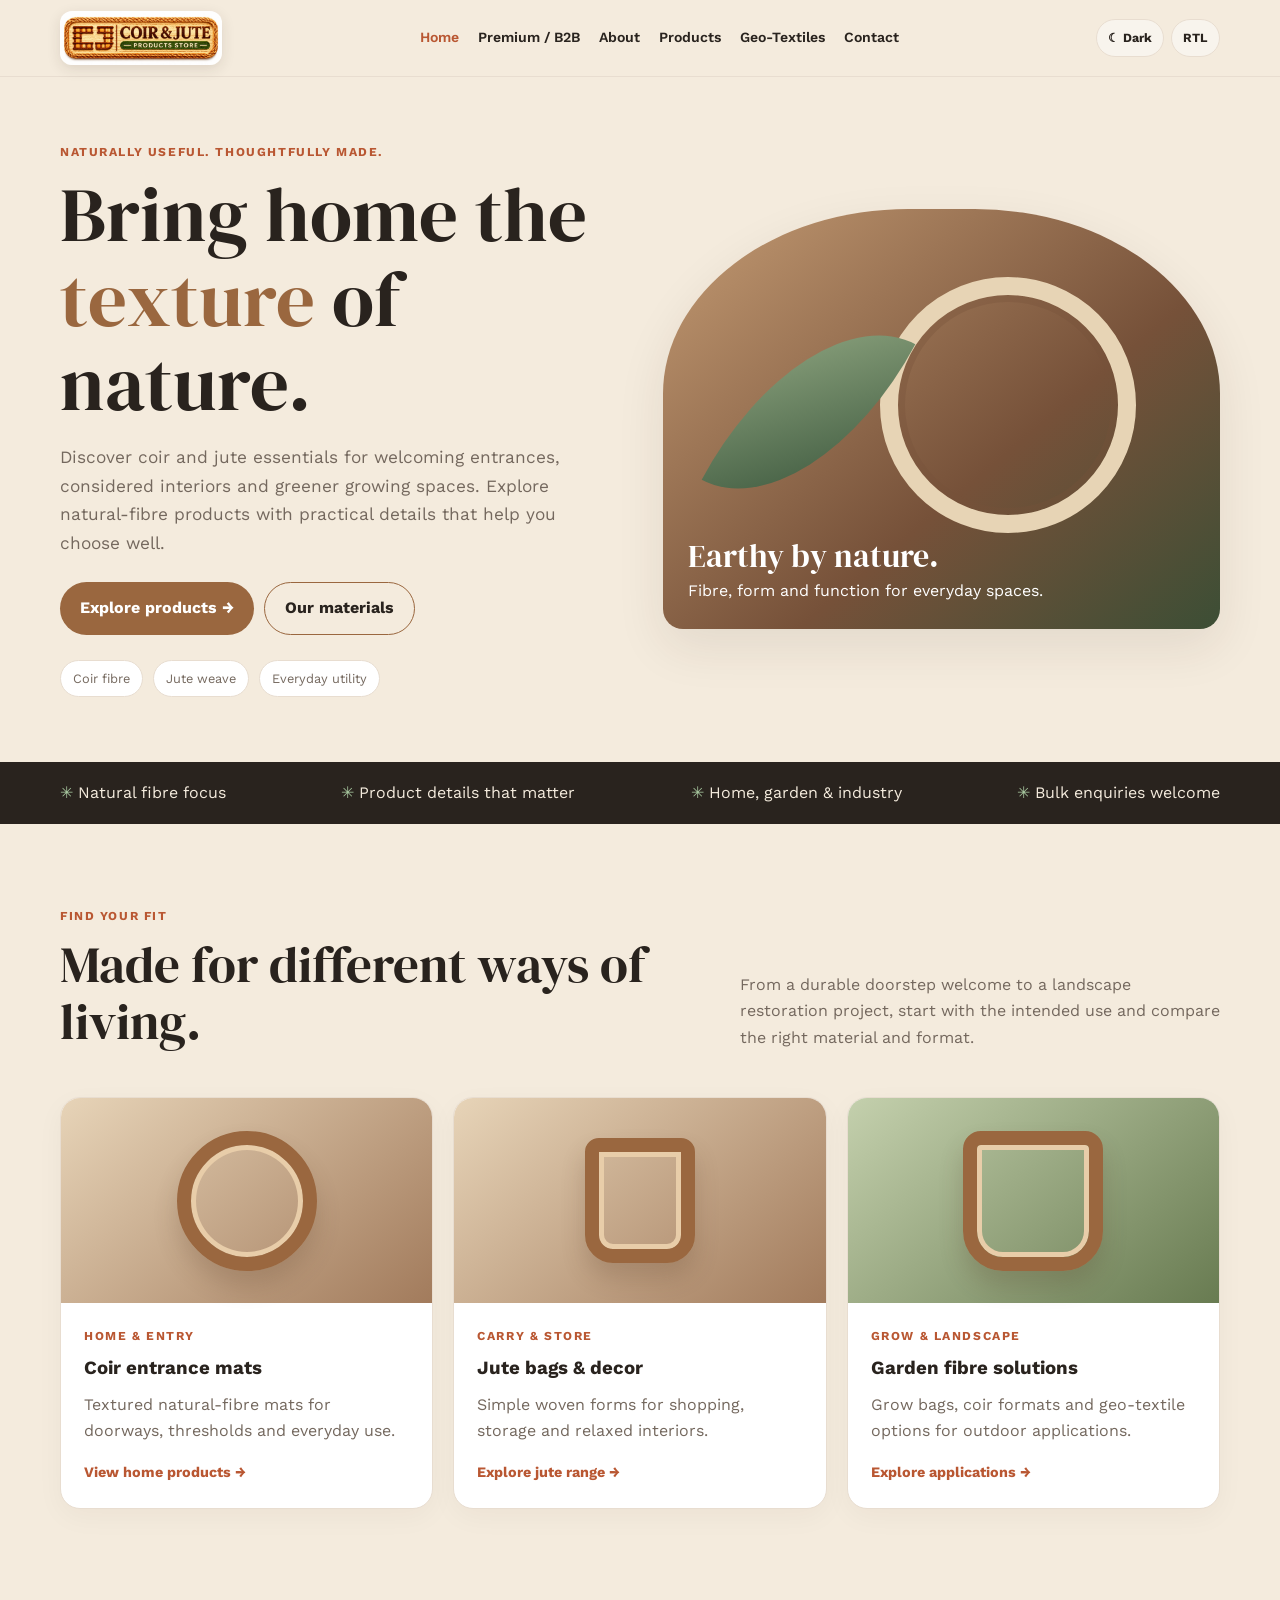
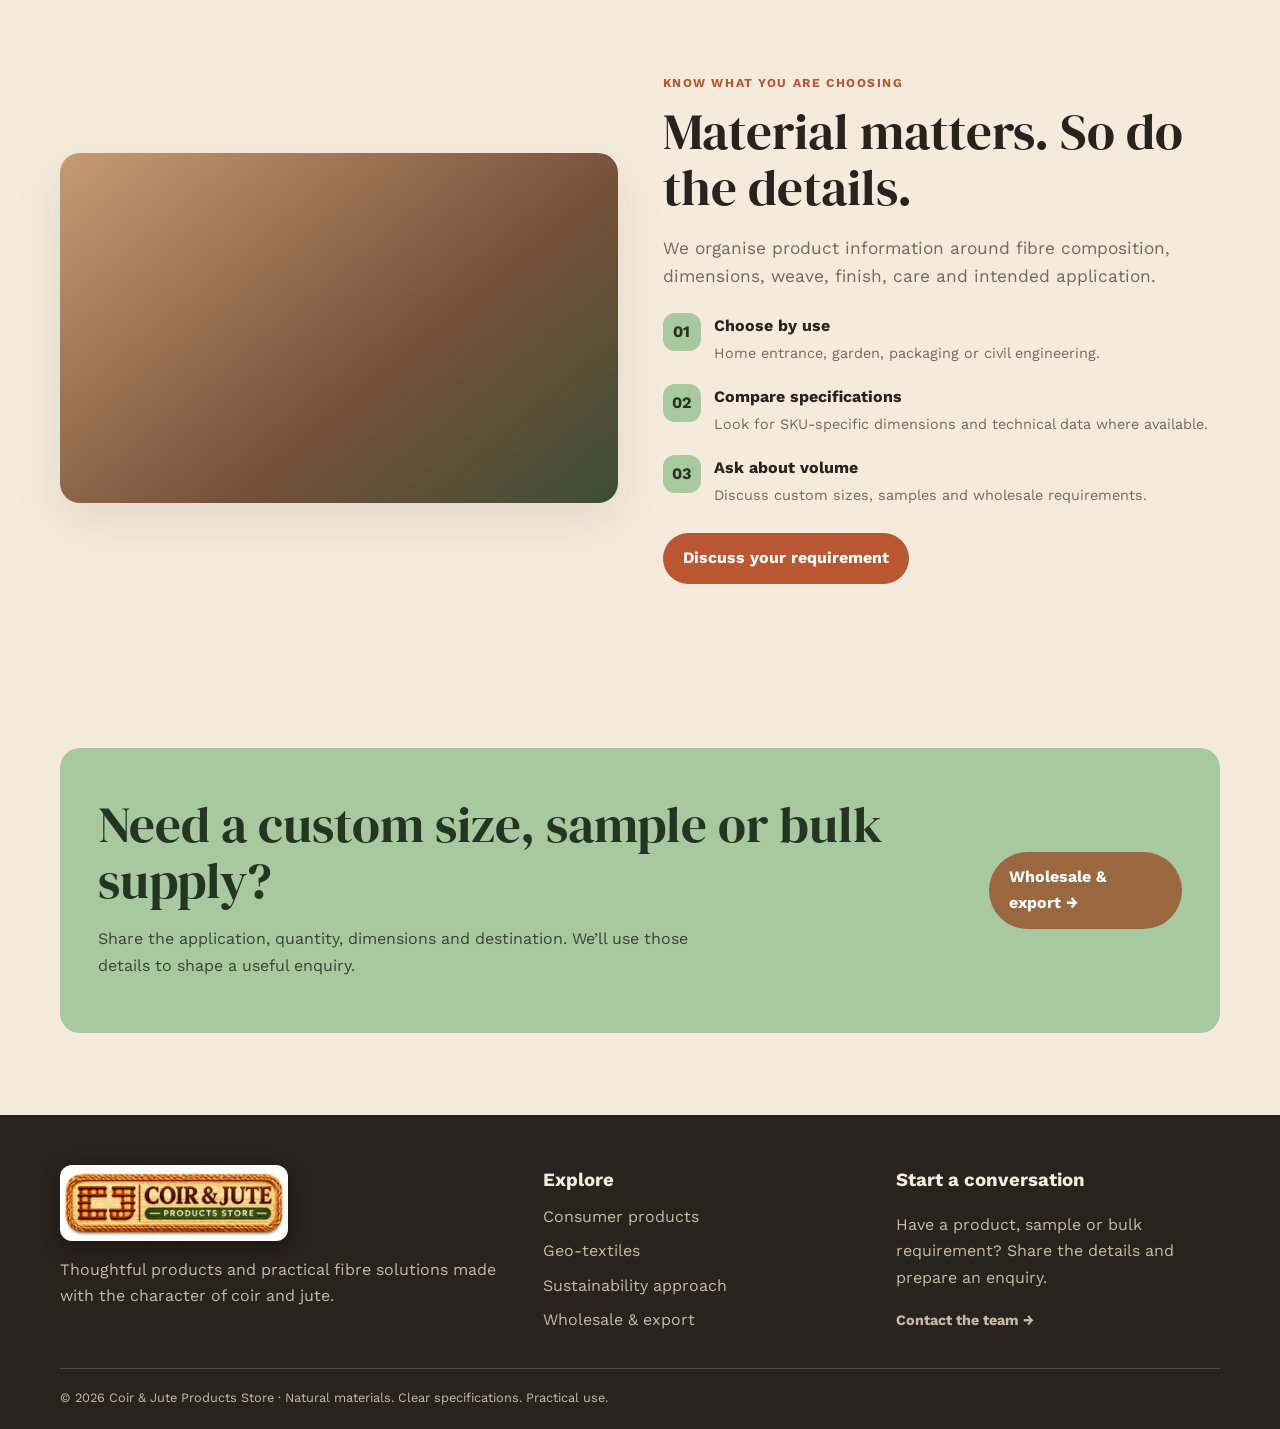
==== index.html @ de121672 "firstcommit" ====
<!doctype html><html lang="en" data-theme="light" dir="ltr"><head><meta charset="utf-8"><meta name="viewport" content="width=device-width,initial-scale=1"><meta name="description" content="Coir and jute natural fibre products, home goods and geo-textile solutions."><title>Natural Fibre Living | Coir & Jute</title><link rel="icon" type="image/png" href="assets/favicon.png"><link rel="apple-touch-icon" href="assets/favicon.png"><link rel="stylesheet" href="assets/styles.css"></head><body><header class="site-header"><div class="container nav-wrap"><a class="brand" href="index.html" aria-label="Coir & Jute Products Store - Home"><img class="brand-logo" src="assets/logo.jpg" alt="Coir & Jute Products Store" width="1024" height="341"></a><nav class="nav-links"><a class="active" href="index.html">Home</a><a class="" href="home-2.html">Premium / B2B</a><a class="" href="about.html">About</a><a class="" href="products.html">Products</a><a class="" href="geo-textiles.html">Geo-Textiles</a><a class="" href="contact.html">Contact</a></nav><div class="nav-tools"><button class="tool" data-theme-toggle>☾ Dark</button><button class="tool" data-dir-toggle>RTL</button><button class="menu-toggle" aria-label="Toggle menu">☰</button></div></div></header><main><section class="hero"><div class="container hero-grid"><div><div class="eyebrow">Naturally useful. Thoughtfully made.</div><h1 class="display">Bring home the <span>texture</span> of nature.</h1><p class="lead">Discover coir and jute essentials for welcoming entrances, considered interiors and greener growing spaces. Explore natural-fibre products with practical details that help you choose well.</p><div class="hero-actions"><a class="btn btn-primary" href="products.html">Explore products →</a><a class="btn btn-outline" href="about.html">Our materials</a></div><div class="pills"><span class="pill">Coir fibre</span><span class="pill">Jute weave</span><span class="pill">Everyday utility</span></div></div><div class="hero-art"><div class="art-label"><strong>Earthy by nature.</strong>Fibre, form and function for everyday spaces.</div></div></div></section><div class="trust"><div class="container"><span>Natural fibre focus</span><span>Product details that matter</span><span>Home, garden & industry</span><span>Bulk enquiries welcome</span></div></div><section class="section"><div class="container"><div class="section-head"><div><div class="eyebrow">Find your fit</div><h2 class="display">Made for different ways of living.</h2></div><p>From a durable doorstep welcome to a landscape restoration project, start with the intended use and compare the right material and format.</p></div><div class="grid-3"><article class="card"><div class="product-art"><div class="shape"></div></div><div class="card-pad"><span class="tag">Home & entry</span><h3>Coir entrance mats</h3><p>Textured natural-fibre mats for doorways, thresholds and everyday use.</p><a class="text-link" href="products.html">View home products →</a></div></article><article class="card"><div class="product-art bag"><div class="shape"></div></div><div class="card-pad"><span class="tag">Carry & store</span><h3>Jute bags & decor</h3><p>Simple woven forms for shopping, storage and relaxed interiors.</p><a class="text-link" href="products.html">Explore jute range →</a></div></article><article class="card"><div class="product-art garden"><div class="shape"></div></div><div class="card-pad"><span class="tag">Grow & landscape</span><h3>Garden fibre solutions</h3><p>Grow bags, coir formats and geo-textile options for outdoor applications.</p><a class="text-link" href="geo-textiles.html">Explore applications →</a></div></article></div></div></section><section class="section"><div class="container split"><div class="visual"></div><div><div class="eyebrow">Know what you are choosing</div><h2 class="display">Material matters. So do the details.</h2><p class="lead">We organise product information around fibre composition, dimensions, weave, finish, care and intended application.</p><div class="feature-list"><div class="feature"><div class="feature-icon">01</div><div><b>Choose by use</b><p>Home entrance, garden, packaging or civil engineering.</p></div></div><div class="feature"><div class="feature-icon">02</div><div><b>Compare specifications</b><p>Look for SKU-specific dimensions and technical data where available.</p></div></div><div class="feature"><div class="feature-icon">03</div><div><b>Ask about volume</b><p>Discuss custom sizes, samples and wholesale requirements.</p></div></div></div><a class="btn btn-rust" href="contact.html">Discuss your requirement</a></div></div></section><section class="section"><div class="container"><div class="banner"><div><h2 class="display">Need a custom size, sample or bulk supply?</h2><p>Share the application, quantity, dimensions and destination. We’ll use those details to shape a useful enquiry.</p></div><a class="btn btn-primary" href="home-2.html">Wholesale & export →</a></div></div></section></main><footer class="footer"><div class="container"><div class="footer-grid"><div><a class="brand" href="index.html" aria-label="Coir & Jute Products Store - Home"><img class="brand-logo" src="assets/logo.jpg" alt="Coir & Jute Products Store" width="1024" height="341"></a><p>Thoughtful products and practical fibre solutions made with the character of coir and jute.</p></div><div><h3>Explore</h3><div class="footer-links"><a href="products.html">Consumer products</a><a href="geo-textiles.html">Geo-textiles</a><a href="about.html#sustainability">Sustainability approach</a><a href="home-2.html">Wholesale & export</a></div></div><div><h3>Start a conversation</h3><p>Have a product, sample or bulk requirement? Share the details and prepare an enquiry.</p><a class="text-link" href="contact.html">Contact the team →</a></div></div><div class="footer-bottom">© <span data-year></span> Coir & Jute Products Store · Natural materials. Clear specifications. Practical use.</div></div></footer><script src="assets/app.js"></script></body></html>
---- assets/styles.css ----
@import url('https://fonts.googleapis.com/css2?family=DM+Serif+Display&family=Work+Sans:wght@400;500;600;700&display=swap');
:root{--kraft:#9A673F;--rust:#B95732;--sage:#A8C8A0;--cream:#F4EBDD;--white:#fff;--ink:#29231E;--muted:#74685e;--line:#e8ddd0;--surface:#fff;--soft:#f8f4ed;--shadow:0 18px 50px #34251817;--radius:20px} [data-theme=dark]{--cream:#211d19;--white:#29231e;--ink:#f7f0e7;--muted:#c2b4a5;--line:#514337;--surface:#302820;--soft:#27221d;--shadow:0 18px 50px #0004}
*{box-sizing:border-box}html{scroll-behavior:smooth}body{margin:0;background:var(--cream);color:var(--ink);font:16px/1.65 'Work Sans',sans-serif}a{color:inherit;text-decoration:none}button,input,select,textarea{font:inherit}button,.btn{cursor:pointer;border:0;border-radius:99px;padding:12px 20px;font-weight:700;display:inline-flex;align-items:center;gap:8px}.btn-primary{background:var(--kraft);color:#fff}.btn-rust{background:var(--rust);color:#fff}.btn-outline{border:1px solid var(--kraft);color:var(--ink);background:transparent}.container{width:min(1160px,calc(100% - 40px));margin:auto}.eyebrow,.tag{color:var(--rust);font-size:.76rem;font-weight:700;letter-spacing:.13em;text-transform:uppercase}.display{font:400 clamp(2rem,4vw,3.5rem)/1.1 'DM Serif Display',serif;margin:10px 0 18px}.display span{color:var(--kraft)}h1.display{font-size:clamp(2.8rem,6vw,5.4rem)}h3{margin:0 0 8px}.lead{font-size:1.08rem;color:var(--muted);max-width:690px}.muted,p{color:var(--muted)}.section{padding:82px 0}.section-head{display:flex;justify-content:space-between;align-items:end;gap:28px;margin-bottom:30px}.section-head p{max-width:480px}.site-header{position:sticky;top:0;z-index:9;background:color-mix(in srgb,var(--cream) 93%,transparent);backdrop-filter:blur(14px);border-bottom:1px solid var(--line)}.nav-wrap{height:76px;display:flex;justify-content:space-between;align-items:center;gap:16px}.brand{display:flex;align-items:center;gap:10px;font-weight:700;letter-spacing:.05em}.brand small{display:block;font-size:.6rem;color:var(--muted);letter-spacing:.15em}.brand-mark{width:40px;height:40px;background:var(--kraft);color:white;border-radius:50% 50% 50% 10%;display:grid;place-items:center;font-size:23px}.nav-links{display:flex;gap:19px;font-size:.88rem;font-weight:600}.nav-links a.active,.nav-links a:hover{color:var(--rust)}.nav-tools{display:flex;gap:7px}.tool,.menu-toggle{background:var(--soft);color:var(--ink);border:1px solid var(--line);padding:8px 11px;font-size:.78rem}.menu-toggle{display:none}.hero{padding:65px 0}.hero-grid,.split{display:grid;grid-template-columns:1fr 1fr;gap:45px;align-items:center}.hero-art,.visual{min-height:420px;border-radius:44% 44% 20px 20px;position:relative;overflow:hidden;background:linear-gradient(140deg,#c49b73,#765139 60%,#3c4e35);box-shadow:var(--shadow)}.hero-art:before{content:'';position:absolute;width:220px;height:220px;border:18px solid #e7d4b5;border-radius:50%;right:15%;top:16%;box-shadow:inset 0 0 0 7px #76513955}.hero-art:after{content:'';position:absolute;width:125px;height:220px;background:linear-gradient(135deg,#9bb18a,#314d34);border-radius:100% 0 100% 0;left:15%;top:22%;transform:rotate(28deg)}.art-label{position:absolute;bottom:25px;left:25px;color:white;z-index:2}.art-label strong{display:block;font:2rem 'DM Serif Display'}.hero-actions,.pills,.filters{display:flex;gap:10px;flex-wrap:wrap;margin-top:25px}.pill{border:1px solid var(--line);border-radius:99px;padding:7px 12px;background:var(--surface);font-size:.8rem;color:var(--muted)}.trust{background:var(--ink);color:var(--cream);padding:18px}.trust .container{display:flex;justify-content:space-between;gap:15px;flex-wrap:wrap}.trust span:before{content:'✳ ';color:var(--sage)}.grid-3{display:grid;grid-template-columns:repeat(3,1fr);gap:20px}.grid-2{display:grid;grid-template-columns:repeat(2,1fr);gap:20px}.card{background:var(--surface);border:1px solid var(--line);border-radius:var(--radius);overflow:hidden;box-shadow:0 8px 28px #3425180a}.card-pad{padding:23px}.product-art{height:205px;display:grid;place-items:center;background:linear-gradient(140deg,#e7d4b8,#a27b5c)}.product-art:after{content:'';position:absolute}.shape{width:140px;height:140px;border:14px solid #9a673f;border-radius:50%;box-shadow:inset 0 0 0 5px #e8cda9,0 15px 24px #51341f33}.bag .shape{width:110px;height:125px;border-radius:14px 14px 28px 28px}.garden{background:linear-gradient(140deg,#c4d0ad,#687b51)}.garden .shape{border-radius:18px 18px 40px 40px}.net .shape{width:180px;height:120px;border:8px dashed #8a603f;border-radius:8px}.tag{display:block;margin-bottom:7px}.card p{margin:8px 0 14px}.text-link{color:var(--rust);font-weight:700;font-size:.9rem}.visual{border-radius:20px;min-height:350px}.feature-list{display:grid;gap:15px;margin:22px 0}.feature{display:flex;gap:13px}.feature-icon{width:38px;height:38px;flex:none;border-radius:12px;background:var(--sage);color:#243522;display:grid;place-items:center;font-weight:700}.feature p{margin:3px 0;font-size:.9rem}.banner{background:var(--sage);color:#243522;padding:38px;border-radius:20px;display:flex;align-items:center;justify-content:space-between;gap:25px}.banner p{color:#344631;max-width:600px}.page-hero{padding:68px 0 48px;background:linear-gradient(120deg,var(--soft),var(--cream))}.filters button{background:var(--surface);color:var(--ink);border:1px solid var(--line)}.filters button.active{background:var(--kraft);color:white}.spec-table{width:100%;border-collapse:collapse;background:var(--surface);border-radius:14px;overflow:hidden}.spec-table th,.spec-table td{text-align:left;padding:13px 15px;border-bottom:1px solid var(--line)}.spec-table th{background:var(--soft)}.spec-table td{color:var(--muted);font-size:.9rem}.notice{padding:15px 18px;background:var(--soft);border-left:4px solid var(--rust);border-radius:0 12px 12px 0;color:var(--muted);font-size:.9rem}.field{display:grid;gap:6px;margin-bottom:14px}.field label{font-weight:700;font-size:.84rem}.field input,.field select,.field textarea{padding:12px;border:1px solid var(--line);border-radius:11px;background:var(--surface);color:var(--ink);width:100%}.field textarea{min-height:110px}.form-grid{display:grid;grid-template-columns:1fr 1fr;gap:0 14px}.full{grid-column:1/-1}.footer{background:var(--ink);color:var(--cream);padding:50px 0 20px}.footer-grid{display:grid;grid-template-columns:1.4fr 1fr 1fr;gap:30px}.footer p,.footer a{color:#c7b9a8}.footer-links{display:grid;gap:8px}.footer-bottom{border-top:1px solid #ffffff30;margin-top:35px;padding-top:18px;font-size:.8rem;color:#c7b9a8}.home2{background:#29231e;color:#f8efe2;padding:75px 0}.home2 .lead{color:#c9b9a7}.home2 .eyebrow{color:#c6a27f}.metrics{display:flex;gap:30px;margin-top:28px}.metrics strong{display:block;color:#d8b58e;font:1.8rem 'DM Serif Display'}.metrics span{font-size:.75rem;color:#c9b9a7}.list-item{padding:17px;background:var(--surface);border:1px solid var(--line);border-radius:13px}.list-item span{display:block;color:var(--muted);font-size:.85rem}
@media(max-width:900px){.nav-links{gap:10px}.nav-links a{font-size:.78rem}.hero-grid,.split{gap:25px}.grid-3{grid-template-columns:repeat(2,1fr)}}@media(max-width:680px){.container{width:calc(100% - 28px)}.nav-wrap{height:68px}.menu-toggle{display:inline-flex}.nav-links{display:none;position:absolute;top:68px;left:0;right:0;background:var(--cream);padding:18px;flex-direction:column;border-bottom:1px solid var(--line)}.nav-links.open{display:flex}.hero-grid,.split,.grid-2,.footer-grid,.form-grid{grid-template-columns:1fr}.hero{padding:42px 0}.hero-art{min-height:320px}.grid-3{grid-template-columns:1fr}.section{padding:58px 0}.section-head{display:block}.banner{display:block;padding:25px}.banner .btn{margin-top:12px}.page-hero{padding:45px 0 30px}.full{grid-column:auto}.metrics{flex-wrap:wrap}}
.brand-logo{display:block;height:54px;width:auto;border-radius:12px;box-shadow:0 4px 14px #3425181f;transition:transform .2s}.brand:hover .brand-logo{transform:translateY(-1px)}.footer .brand-logo{height:76px;box-shadow:0 6px 20px #00000055}@media(max-width:700px){.brand-logo{height:42px}.footer .brand-logo{height:60px}}
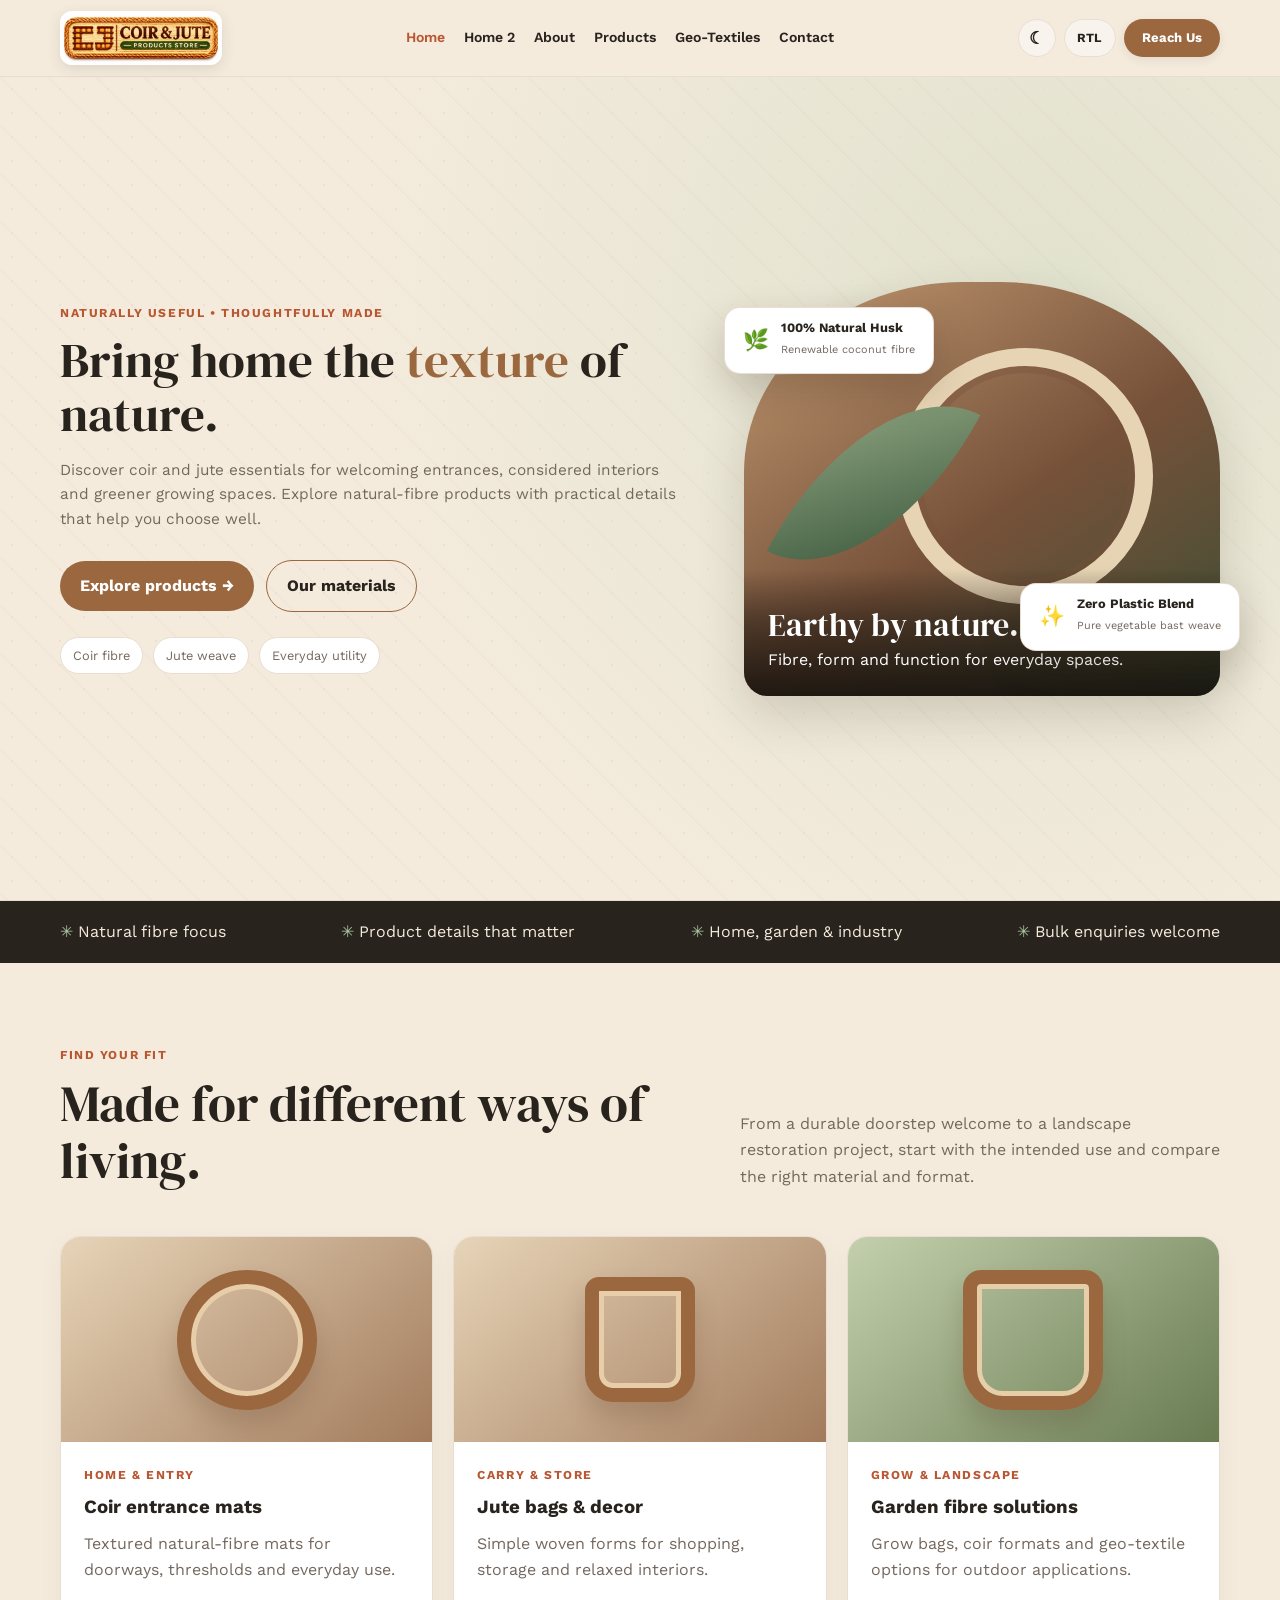
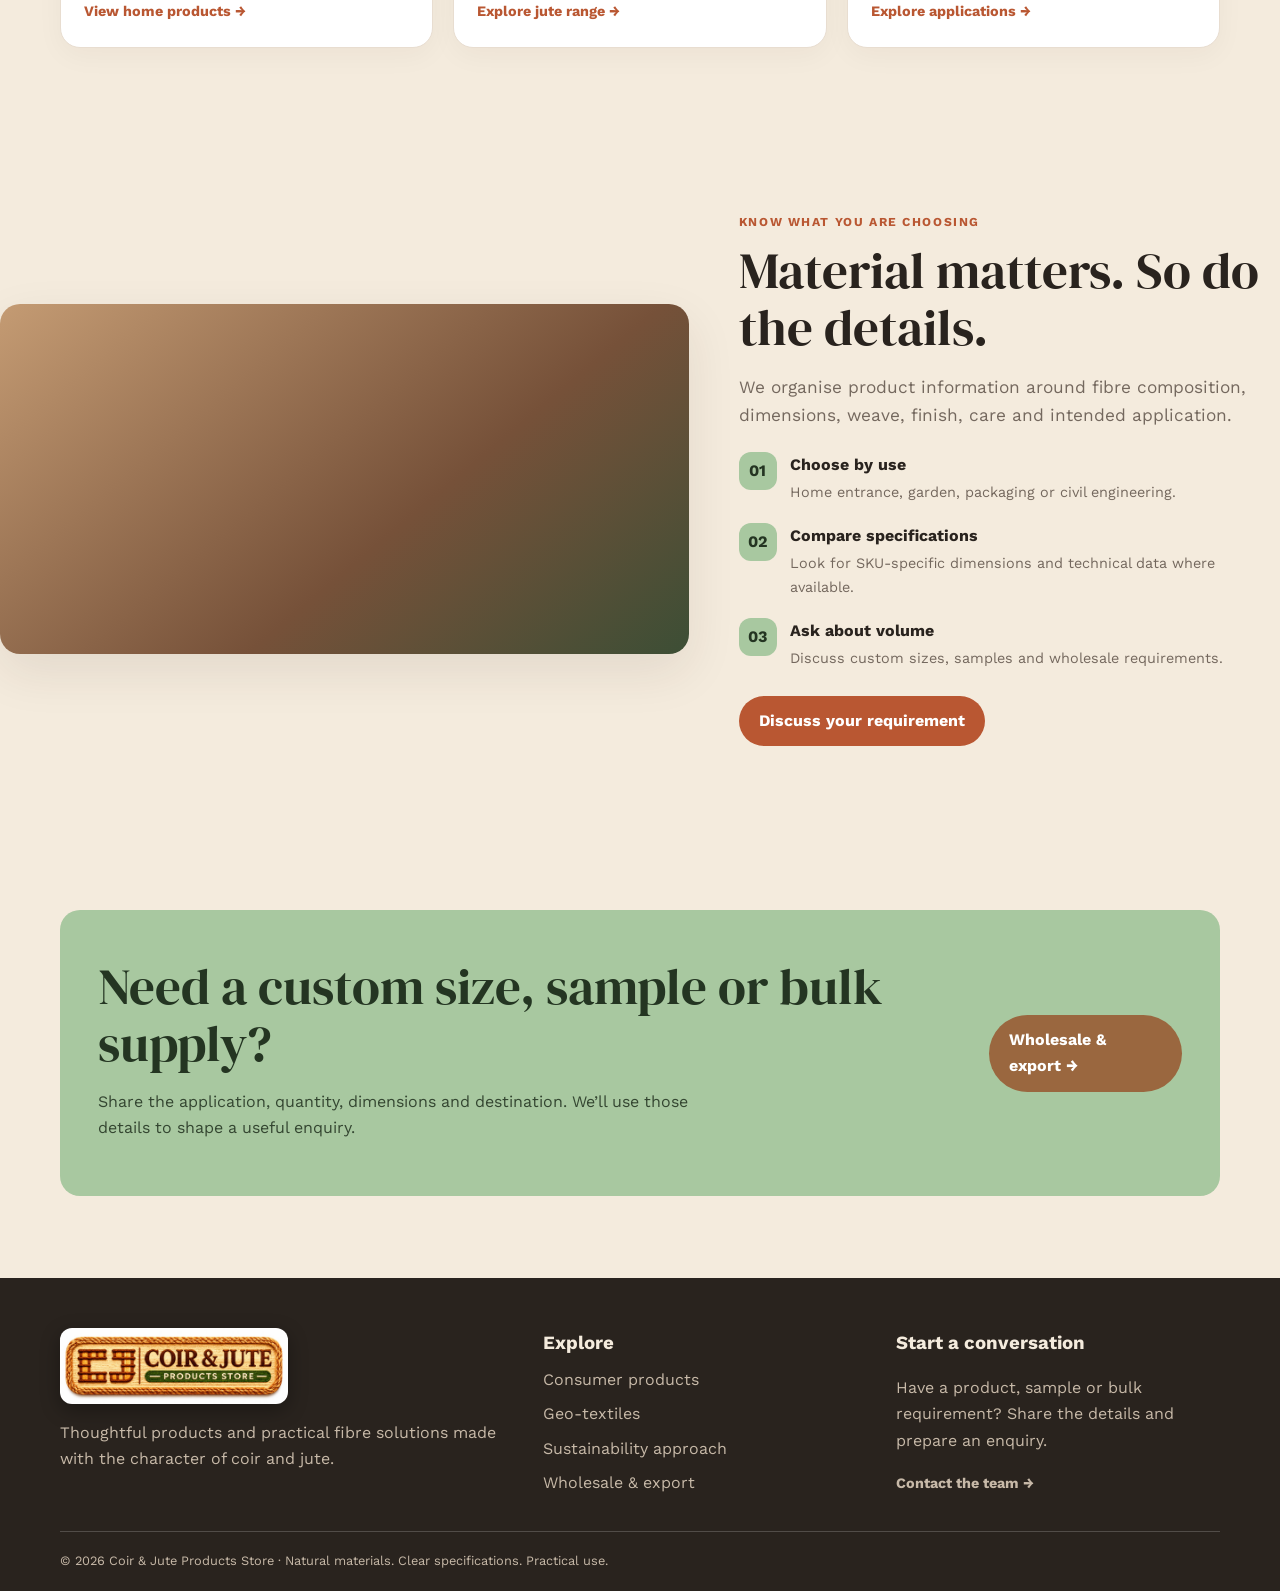
==== commit b64cd9f5: "firstcheck" ====
--- a/index.html
+++ b/index.html
@@ -1 +1,41 @@
-<!doctype html><html lang="en" data-theme="light" dir="ltr"><head><meta charset="utf-8"><meta name="viewport" content="width=device-width,initial-scale=1"><meta name="description" content="Coir and jute natural fibre products, home goods and geo-textile solutions."><title>Natural Fibre Living | Coir & Jute</title><link rel="icon" type="image/png" href="assets/favicon.png"><link rel="apple-touch-icon" href="assets/favicon.png"><link rel="stylesheet" href="assets/styles.css"></head><body><header class="site-header"><div class="container nav-wrap"><a class="brand" href="index.html" aria-label="Coir & Jute Products Store - Home"><img class="brand-logo" src="assets/logo.jpg" alt="Coir & Jute Products Store" width="1024" height="341"></a><nav class="nav-links"><a class="active" href="index.html">Home</a><a class="" href="home-2.html">Premium / B2B</a><a class="" href="about.html">About</a><a class="" href="products.html">Products</a><a class="" href="geo-textiles.html">Geo-Textiles</a><a class="" href="contact.html">Contact</a></nav><div class="nav-tools"><button class="tool" data-theme-toggle>☾ Dark</button><button class="tool" data-dir-toggle>RTL</button><button class="menu-toggle" aria-label="Toggle menu">☰</button></div></div></header><main><section class="hero"><div class="container hero-grid"><div><div class="eyebrow">Naturally useful. Thoughtfully made.</div><h1 class="display">Bring home the <span>texture</span> of nature.</h1><p class="lead">Discover coir and jute essentials for welcoming entrances, considered interiors and greener growing spaces. Explore natural-fibre products with practical details that help you choose well.</p><div class="hero-actions"><a class="btn btn-primary" href="products.html">Explore products →</a><a class="btn btn-outline" href="about.html">Our materials</a></div><div class="pills"><span class="pill">Coir fibre</span><span class="pill">Jute weave</span><span class="pill">Everyday utility</span></div></div><div class="hero-art"><div class="art-label"><strong>Earthy by nature.</strong>Fibre, form and function for everyday spaces.</div></div></div></section><div class="trust"><div class="container"><span>Natural fibre focus</span><span>Product details that matter</span><span>Home, garden & industry</span><span>Bulk enquiries welcome</span></div></div><section class="section"><div class="container"><div class="section-head"><div><div class="eyebrow">Find your fit</div><h2 class="display">Made for different ways of living.</h2></div><p>From a durable doorstep welcome to a landscape restoration project, start with the intended use and compare the right material and format.</p></div><div class="grid-3"><article class="card"><div class="product-art"><div class="shape"></div></div><div class="card-pad"><span class="tag">Home & entry</span><h3>Coir entrance mats</h3><p>Textured natural-fibre mats for doorways, thresholds and everyday use.</p><a class="text-link" href="products.html">View home products →</a></div></article><article class="card"><div class="product-art bag"><div class="shape"></div></div><div class="card-pad"><span class="tag">Carry & store</span><h3>Jute bags & decor</h3><p>Simple woven forms for shopping, storage and relaxed interiors.</p><a class="text-link" href="products.html">Explore jute range →</a></div></article><article class="card"><div class="product-art garden"><div class="shape"></div></div><div class="card-pad"><span class="tag">Grow & landscape</span><h3>Garden fibre solutions</h3><p>Grow bags, coir formats and geo-textile options for outdoor applications.</p><a class="text-link" href="geo-textiles.html">Explore applications →</a></div></article></div></div></section><section class="section"><div class="container split"><div class="visual"></div><div><div class="eyebrow">Know what you are choosing</div><h2 class="display">Material matters. So do the details.</h2><p class="lead">We organise product information around fibre composition, dimensions, weave, finish, care and intended application.</p><div class="feature-list"><div class="feature"><div class="feature-icon">01</div><div><b>Choose by use</b><p>Home entrance, garden, packaging or civil engineering.</p></div></div><div class="feature"><div class="feature-icon">02</div><div><b>Compare specifications</b><p>Look for SKU-specific dimensions and technical data where available.</p></div></div><div class="feature"><div class="feature-icon">03</div><div><b>Ask about volume</b><p>Discuss custom sizes, samples and wholesale requirements.</p></div></div></div><a class="btn btn-rust" href="contact.html">Discuss your requirement</a></div></div></section><section class="section"><div class="container"><div class="banner"><div><h2 class="display">Need a custom size, sample or bulk supply?</h2><p>Share the application, quantity, dimensions and destination. We’ll use those details to shape a useful enquiry.</p></div><a class="btn btn-primary" href="home-2.html">Wholesale & export →</a></div></div></section></main><footer class="footer"><div class="container"><div class="footer-grid"><div><a class="brand" href="index.html" aria-label="Coir & Jute Products Store - Home"><img class="brand-logo" src="assets/logo.jpg" alt="Coir & Jute Products Store" width="1024" height="341"></a><p>Thoughtful products and practical fibre solutions made with the character of coir and jute.</p></div><div><h3>Explore</h3><div class="footer-links"><a href="products.html">Consumer products</a><a href="geo-textiles.html">Geo-textiles</a><a href="about.html#sustainability">Sustainability approach</a><a href="home-2.html">Wholesale & export</a></div></div><div><h3>Start a conversation</h3><p>Have a product, sample or bulk requirement? Share the details and prepare an enquiry.</p><a class="text-link" href="contact.html">Contact the team →</a></div></div><div class="footer-bottom">© <span data-year></span> Coir & Jute Products Store · Natural materials. Clear specifications. Practical use.</div></div></footer><script src="assets/app.js"></script></body></html>+<!doctype html><html lang="en" data-theme="light" dir="ltr"><head><meta charset="utf-8"><meta name="viewport" content="width=device-width,initial-scale=1"><meta name="description" content="Coir and jute natural fibre products, home goods and geo-textile solutions."><title>Natural Fibre Living | Coir & Jute</title><link rel="icon" type="image/png" href="assets/favicon.png"><link rel="apple-touch-icon" href="assets/favicon.png"><link rel="stylesheet" href="assets/styles.css"></head><body><header class="site-header"><div class="container nav-wrap"><a class="brand" href="index.html" aria-label="Coir & Jute Products Store - Home"><img class="brand-logo" src="assets/logo.jpg" alt="Coir & Jute Products Store" width="1024" height="341"></a><nav class="nav-links"><a class="active" href="index.html">Home</a><a class="" href="home-2.html">Home 2</a><a class="" href="about.html">About</a><a class="" href="products.html">Products</a><a class="" href="geo-textiles.html">Geo-Textiles</a><a class="" href="contact.html">Contact</a></nav><div class="nav-tools"><button class="tool" data-theme-toggle aria-label="Toggle theme" title="Toggle theme">☾</button><button class="tool" data-dir-toggle aria-label="Toggle text direction" title="Toggle text direction">RTL</button><a class="btn btn-primary nav-cta" href="contact.html">Reach Us</a><button class="menu-toggle" aria-label="Toggle menu">☰</button></div></div></header><main><section class="hero hero-index">
+  <div class="hero-bg-pattern hero-pattern-weave" aria-hidden="true"></div>
+  <div class="container hero-grid">
+    <div class="hero-content">
+      <div class="eyebrow"><span class="eyebrow-dot"></span> Naturally useful • Thoughtfully made</div>
+      <h1 class="display">Bring home the <span>texture</span> of nature.</h1>
+      <p class="lead">Discover coir and jute essentials for welcoming entrances, considered interiors and greener growing spaces. Explore natural-fibre products with practical details that help you choose well.</p>
+      <div class="hero-actions">
+        <a class="btn btn-primary" href="products.html">Explore products →</a>
+        <a class="btn btn-outline" href="about.html">Our materials</a>
+      </div>
+      <div class="pills">
+        <span class="pill">Coir fibre</span>
+        <span class="pill">Jute weave</span>
+        <span class="pill">Everyday utility</span>
+      </div>
+    </div>
+    <div class="hero-visual">
+      <div class="art-badge-float badge-top">
+        <span class="badge-icon">🌿</span>
+        <div>
+          <strong>100% Natural Husk</strong>
+          <small>Renewable coconut fibre</small>
+        </div>
+      </div>
+      <div class="art-card-index">
+        <div class="art-label">
+          <strong>Earthy by nature.</strong>
+          Fibre, form and function for everyday spaces.
+        </div>
+      </div>
+      <div class="art-badge-float badge-bottom">
+        <span class="badge-icon">✨</span>
+        <div>
+          <strong>Zero Plastic Blend</strong>
+          <small>Pure vegetable bast weave</small>
+        </div>
+      </div>
+    </div>
+  </div>
+</section><div class="trust"><div class="container"><span>Natural fibre focus</span><span>Product details that matter</span><span>Home, garden & industry</span><span>Bulk enquiries welcome</span></div></div><section class="section"><div class="container"><div class="section-head"><div><div class="eyebrow">Find your fit</div><h2 class="display">Made for different ways of living.</h2></div><p>From a durable doorstep welcome to a landscape restoration project, start with the intended use and compare the right material and format.</p></div><div class="grid-3"><article class="card"><div class="product-art"><div class="shape"></div></div><div class="card-pad"><span class="tag">Home & entry</span><h3>Coir entrance mats</h3><p>Textured natural-fibre mats for doorways, thresholds and everyday use.</p><a class="text-link" href="products.html">View home products →</a></div></article><article class="card"><div class="product-art bag"><div class="shape"></div></div><div class="card-pad"><span class="tag">Carry & store</span><h3>Jute bags & decor</h3><p>Simple woven forms for shopping, storage and relaxed interiors.</p><a class="text-link" href="products.html">Explore jute range →</a></div></article><article class="card"><div class="product-art garden"><div class="shape"></div></div><div class="card-pad"><span class="tag">Grow & landscape</span><h3>Garden fibre solutions</h3><p>Grow bags, coir formats and geo-textile options for outdoor applications.</p><a class="text-link" href="geo-textiles.html">Explore applications →</a></div></article></div></div></section><section class="section"><div class="container split"><div class="visual"></div><div><div class="eyebrow">Know what you are choosing</div><h2 class="display">Material matters. So do the details.</h2><p class="lead">We organise product information around fibre composition, dimensions, weave, finish, care and intended application.</p><div class="feature-list"><div class="feature"><div class="feature-icon">01</div><div><b>Choose by use</b><p>Home entrance, garden, packaging or civil engineering.</p></div></div><div class="feature"><div class="feature-icon">02</div><div><b>Compare specifications</b><p>Look for SKU-specific dimensions and technical data where available.</p></div></div><div class="feature"><div class="feature-icon">03</div><div><b>Ask about volume</b><p>Discuss custom sizes, samples and wholesale requirements.</p></div></div></div><a class="btn btn-rust" href="contact.html">Discuss your requirement</a></div></div></section><section class="section"><div class="container"><div class="banner"><div><h2 class="display">Need a custom size, sample or bulk supply?</h2><p>Share the application, quantity, dimensions and destination. We’ll use those details to shape a useful enquiry.</p></div><a class="btn btn-primary" href="home-2.html">Wholesale & export →</a></div></div></section></main><footer class="footer"><div class="container"><div class="footer-grid"><div><a class="brand" href="index.html" aria-label="Coir & Jute Products Store - Home"><img class="brand-logo" src="assets/logo.jpg" alt="Coir & Jute Products Store" width="1024" height="341"></a><p>Thoughtful products and practical fibre solutions made with the character of coir and jute.</p></div><div><h3>Explore</h3><div class="footer-links"><a href="products.html">Consumer products</a><a href="geo-textiles.html">Geo-textiles</a><a href="about.html#sustainability">Sustainability approach</a><a href="home-2.html">Wholesale & export</a></div></div><div><h3>Start a conversation</h3><p>Have a product, sample or bulk requirement? Share the details and prepare an enquiry.</p><a class="text-link" href="contact.html">Contact the team →</a></div></div><div class="footer-bottom">© <span data-year></span> Coir & Jute Products Store · Natural materials. Clear specifications. Practical use.</div></div></footer><script src="assets/app.js"></script></body></html>
--- a/assets/styles.css
+++ b/assets/styles.css
@@ -1,5 +1,1143 @@
 @import url('https://fonts.googleapis.com/css2?family=DM+Serif+Display&family=Work+Sans:wght@400;500;600;700&display=swap');
-:root{--kraft:#9A673F;--rust:#B95732;--sage:#A8C8A0;--cream:#F4EBDD;--white:#fff;--ink:#29231E;--muted:#74685e;--line:#e8ddd0;--surface:#fff;--soft:#f8f4ed;--shadow:0 18px 50px #34251817;--radius:20px} [data-theme=dark]{--cream:#211d19;--white:#29231e;--ink:#f7f0e7;--muted:#c2b4a5;--line:#514337;--surface:#302820;--soft:#27221d;--shadow:0 18px 50px #0004}
-*{box-sizing:border-box}html{scroll-behavior:smooth}body{margin:0;background:var(--cream);color:var(--ink);font:16px/1.65 'Work Sans',sans-serif}a{color:inherit;text-decoration:none}button,input,select,textarea{font:inherit}button,.btn{cursor:pointer;border:0;border-radius:99px;padding:12px 20px;font-weight:700;display:inline-flex;align-items:center;gap:8px}.btn-primary{background:var(--kraft);color:#fff}.btn-rust{background:var(--rust);color:#fff}.btn-outline{border:1px solid var(--kraft);color:var(--ink);background:transparent}.container{width:min(1160px,calc(100% - 40px));margin:auto}.eyebrow,.tag{color:var(--rust);font-size:.76rem;font-weight:700;letter-spacing:.13em;text-transform:uppercase}.display{font:400 clamp(2rem,4vw,3.5rem)/1.1 'DM Serif Display',serif;margin:10px 0 18px}.display span{color:var(--kraft)}h1.display{font-size:clamp(2.8rem,6vw,5.4rem)}h3{margin:0 0 8px}.lead{font-size:1.08rem;color:var(--muted);max-width:690px}.muted,p{color:var(--muted)}.section{padding:82px 0}.section-head{display:flex;justify-content:space-between;align-items:end;gap:28px;margin-bottom:30px}.section-head p{max-width:480px}.site-header{position:sticky;top:0;z-index:9;background:color-mix(in srgb,var(--cream) 93%,transparent);backdrop-filter:blur(14px);border-bottom:1px solid var(--line)}.nav-wrap{height:76px;display:flex;justify-content:space-between;align-items:center;gap:16px}.brand{display:flex;align-items:center;gap:10px;font-weight:700;letter-spacing:.05em}.brand small{display:block;font-size:.6rem;color:var(--muted);letter-spacing:.15em}.brand-mark{width:40px;height:40px;background:var(--kraft);color:white;border-radius:50% 50% 50% 10%;display:grid;place-items:center;font-size:23px}.nav-links{display:flex;gap:19px;font-size:.88rem;font-weight:600}.nav-links a.active,.nav-links a:hover{color:var(--rust)}.nav-tools{display:flex;gap:7px}.tool,.menu-toggle{background:var(--soft);color:var(--ink);border:1px solid var(--line);padding:8px 11px;font-size:.78rem}.menu-toggle{display:none}.hero{padding:65px 0}.hero-grid,.split{display:grid;grid-template-columns:1fr 1fr;gap:45px;align-items:center}.hero-art,.visual{min-height:420px;border-radius:44% 44% 20px 20px;position:relative;overflow:hidden;background:linear-gradient(140deg,#c49b73,#765139 60%,#3c4e35);box-shadow:var(--shadow)}.hero-art:before{content:'';position:absolute;width:220px;height:220px;border:18px solid #e7d4b5;border-radius:50%;right:15%;top:16%;box-shadow:inset 0 0 0 7px #76513955}.hero-art:after{content:'';position:absolute;width:125px;height:220px;background:linear-gradient(135deg,#9bb18a,#314d34);border-radius:100% 0 100% 0;left:15%;top:22%;transform:rotate(28deg)}.art-label{position:absolute;bottom:25px;left:25px;color:white;z-index:2}.art-label strong{display:block;font:2rem 'DM Serif Display'}.hero-actions,.pills,.filters{display:flex;gap:10px;flex-wrap:wrap;margin-top:25px}.pill{border:1px solid var(--line);border-radius:99px;padding:7px 12px;background:var(--surface);font-size:.8rem;color:var(--muted)}.trust{background:var(--ink);color:var(--cream);padding:18px}.trust .container{display:flex;justify-content:space-between;gap:15px;flex-wrap:wrap}.trust span:before{content:'✳ ';color:var(--sage)}.grid-3{display:grid;grid-template-columns:repeat(3,1fr);gap:20px}.grid-2{display:grid;grid-template-columns:repeat(2,1fr);gap:20px}.card{background:var(--surface);border:1px solid var(--line);border-radius:var(--radius);overflow:hidden;box-shadow:0 8px 28px #3425180a}.card-pad{padding:23px}.product-art{height:205px;display:grid;place-items:center;background:linear-gradient(140deg,#e7d4b8,#a27b5c)}.product-art:after{content:'';position:absolute}.shape{width:140px;height:140px;border:14px solid #9a673f;border-radius:50%;box-shadow:inset 0 0 0 5px #e8cda9,0 15px 24px #51341f33}.bag .shape{width:110px;height:125px;border-radius:14px 14px 28px 28px}.garden{background:linear-gradient(140deg,#c4d0ad,#687b51)}.garden .shape{border-radius:18px 18px 40px 40px}.net .shape{width:180px;height:120px;border:8px dashed #8a603f;border-radius:8px}.tag{display:block;margin-bottom:7px}.card p{margin:8px 0 14px}.text-link{color:var(--rust);font-weight:700;font-size:.9rem}.visual{border-radius:20px;min-height:350px}.feature-list{display:grid;gap:15px;margin:22px 0}.feature{display:flex;gap:13px}.feature-icon{width:38px;height:38px;flex:none;border-radius:12px;background:var(--sage);color:#243522;display:grid;place-items:center;font-weight:700}.feature p{margin:3px 0;font-size:.9rem}.banner{background:var(--sage);color:#243522;padding:38px;border-radius:20px;display:flex;align-items:center;justify-content:space-between;gap:25px}.banner p{color:#344631;max-width:600px}.page-hero{padding:68px 0 48px;background:linear-gradient(120deg,var(--soft),var(--cream))}.filters button{background:var(--surface);color:var(--ink);border:1px solid var(--line)}.filters button.active{background:var(--kraft);color:white}.spec-table{width:100%;border-collapse:collapse;background:var(--surface);border-radius:14px;overflow:hidden}.spec-table th,.spec-table td{text-align:left;padding:13px 15px;border-bottom:1px solid var(--line)}.spec-table th{background:var(--soft)}.spec-table td{color:var(--muted);font-size:.9rem}.notice{padding:15px 18px;background:var(--soft);border-left:4px solid var(--rust);border-radius:0 12px 12px 0;color:var(--muted);font-size:.9rem}.field{display:grid;gap:6px;margin-bottom:14px}.field label{font-weight:700;font-size:.84rem}.field input,.field select,.field textarea{padding:12px;border:1px solid var(--line);border-radius:11px;background:var(--surface);color:var(--ink);width:100%}.field textarea{min-height:110px}.form-grid{display:grid;grid-template-columns:1fr 1fr;gap:0 14px}.full{grid-column:1/-1}.footer{background:var(--ink);color:var(--cream);padding:50px 0 20px}.footer-grid{display:grid;grid-template-columns:1.4fr 1fr 1fr;gap:30px}.footer p,.footer a{color:#c7b9a8}.footer-links{display:grid;gap:8px}.footer-bottom{border-top:1px solid #ffffff30;margin-top:35px;padding-top:18px;font-size:.8rem;color:#c7b9a8}.home2{background:#29231e;color:#f8efe2;padding:75px 0}.home2 .lead{color:#c9b9a7}.home2 .eyebrow{color:#c6a27f}.metrics{display:flex;gap:30px;margin-top:28px}.metrics strong{display:block;color:#d8b58e;font:1.8rem 'DM Serif Display'}.metrics span{font-size:.75rem;color:#c9b9a7}.list-item{padding:17px;background:var(--surface);border:1px solid var(--line);border-radius:13px}.list-item span{display:block;color:var(--muted);font-size:.85rem}
-@media(max-width:900px){.nav-links{gap:10px}.nav-links a{font-size:.78rem}.hero-grid,.split{gap:25px}.grid-3{grid-template-columns:repeat(2,1fr)}}@media(max-width:680px){.container{width:calc(100% - 28px)}.nav-wrap{height:68px}.menu-toggle{display:inline-flex}.nav-links{display:none;position:absolute;top:68px;left:0;right:0;background:var(--cream);padding:18px;flex-direction:column;border-bottom:1px solid var(--line)}.nav-links.open{display:flex}.hero-grid,.split,.grid-2,.footer-grid,.form-grid{grid-template-columns:1fr}.hero{padding:42px 0}.hero-art{min-height:320px}.grid-3{grid-template-columns:1fr}.section{padding:58px 0}.section-head{display:block}.banner{display:block;padding:25px}.banner .btn{margin-top:12px}.page-hero{padding:45px 0 30px}.full{grid-column:auto}.metrics{flex-wrap:wrap}}
+:root{--kraft:#9A673F;--rust:#B95732;--sage:#A8C8A0;--cream:#F4EBDD;--white:#fff;--ink:#29231E;--muted:#74685e;--line:#e8ddd0;--surface:#fff;--soft:#f8f4ed;--shadow:0 18px 50px #34251817;--radius:20px;--header-h:76px} [data-theme=dark]{--cream:#211d19;--white:#29231e;--ink:#f7f0e7;--muted:#c2b4a5;--line:#514337;--surface:#302820;--soft:#27221d;--shadow:0 18px 50px #0004}
+*{box-sizing:border-box}html{scroll-behavior:smooth}body{margin:0;background:var(--cream);color:var(--ink);font:16px/1.65 'Work Sans',sans-serif}a{color:inherit;text-decoration:none}button,input,select,textarea{font:inherit}button,.btn{cursor:pointer;border:0;border-radius:99px;padding:12px 20px;font-weight:700;display:inline-flex;align-items:center;gap:8px}.btn-primary{background:var(--kraft);color:#fff}.btn-rust{background:var(--rust);color:#fff}.btn-outline{border:1px solid var(--kraft);color:var(--ink);background:transparent}.container{width:min(1160px,calc(100% - 40px));margin:auto}.eyebrow,.tag{color:var(--rust);font-size:.76rem;font-weight:700;letter-spacing:.13em;text-transform:uppercase}.display{font:400 clamp(2rem,4vw,3.5rem)/1.1 'DM Serif Display',serif;margin:10px 0 18px}.display span{color:var(--kraft)}h1.display{font-size:clamp(2.8rem,6vw,5.4rem)}h3{margin:0 0 8px}.lead{font-size:1.08rem;color:var(--muted);max-width:690px}.muted,p{color:var(--muted)}.section{padding:82px 0}.section-head{display:flex;justify-content:space-between;align-items:end;gap:28px;margin-bottom:30px}.section-head p{max-width:480px}.site-header{position:sticky;top:0;z-index:9;background:color-mix(in srgb,var(--cream) 93%,transparent);backdrop-filter:blur(14px);border-bottom:1px solid var(--line)}.nav-wrap{height:76px;display:flex;justify-content:space-between;align-items:center;gap:16px}.brand{display:flex;align-items:center;gap:10px;font-weight:700;letter-spacing:.05em}.brand small{display:block;font-size:.6rem;color:var(--muted);letter-spacing:.15em}.brand-mark{width:40px;height:40px;background:var(--kraft);color:white;border-radius:50% 50% 50% 10%;display:grid;place-items:center;font-size:23px}.nav-links{display:flex;gap:19px;font-size:.88rem;font-weight:600}.nav-links a.active,.nav-links a:hover{color:var(--rust)}.nav-tools{display:flex;gap:8px;align-items:center}.tool,.menu-toggle{background:var(--soft);color:var(--ink);border:1px solid var(--line);border-radius:99px;font-weight:700;display:inline-flex;align-items:center;justify-content:center;height:38px;box-sizing:border-box;cursor:pointer;transition:all .2s ease}.tool:hover{border-color:var(--kraft);color:var(--rust)}.tool[data-theme-toggle]{width:38px;padding:0;font-size:1.05rem;line-height:1}.tool[data-dir-toggle]{padding:0 12px;font-size:.78rem;letter-spacing:.04em}.nav-cta{height:38px;padding:0 18px;font-size:.82rem;font-weight:700;border-radius:99px;background:var(--kraft);color:#fff!important;display:inline-flex;align-items:center;justify-content:center;white-space:nowrap;transition:all .2s ease;box-shadow:0 3px 10px #34251817;text-decoration:none}.nav-cta:hover{background:var(--rust);transform:translateY(-1px);box-shadow:0 6px 16px #34251824}.menu-toggle{display:none;width:38px;font-size:1.15rem}.hero,.home2{min-height:calc(100vh - var(--header-h,76px));min-height:calc(100dvh - var(--header-h,76px));display:flex;align-items:center;padding:clamp(28px,4vh,54px) 0;box-sizing:border-box;position:relative}.hero > .container,.home2 > .container{width:min(1160px,calc(100% - 40px))}.hero-grid,.split{display:grid;grid-template-columns:1.12fr 0.88fr;gap:clamp(30px,4vw,50px);align-items:center;width:100%}.hero h1.display,.home2 h1.display{font-size:clamp(2.15rem,4vw,3.6rem);line-height:1.12;margin:8px 0 14px}.hero .lead,.home2 .lead{font-size:clamp(.98rem,1.15vw,1.06rem);line-height:1.6;margin:0 0 18px}.hero-art,.visual{min-height:clamp(330px,46vh,450px);border-radius:44% 44% 20px 20px;position:relative;overflow:hidden;background:linear-gradient(140deg,#c49b73,#765139 60%,#3c4e35);box-shadow:var(--shadow)}.hero-art:before{content:'';position:absolute;width:220px;height:220px;border:18px solid #e7d4b5;border-radius:50%;right:15%;top:16%;box-shadow:inset 0 0 0 7px #76513955}.hero-art:after{content:'';position:absolute;width:125px;height:220px;background:linear-gradient(135deg,#9bb18a,#314d34);border-radius:100% 0 100% 0;left:15%;top:22%;transform:rotate(28deg)}.art-label{position:absolute;bottom:25px;left:25px;color:white;z-index:2}.art-label strong{display:block;font:2rem 'DM Serif Display'}.hero-actions,.pills,.filters{display:flex;gap:10px;flex-wrap:wrap;margin-top:25px}.pill{border:1px solid var(--line);border-radius:99px;padding:7px 12px;background:var(--surface);font-size:.8rem;color:var(--muted)}.trust{background:var(--ink);color:var(--cream);padding:18px}.trust .container{display:flex;justify-content:space-between;gap:15px;flex-wrap:wrap}.trust span:before{content:'✳ ';color:var(--sage)}.grid-3{display:grid;grid-template-columns:repeat(3,1fr);gap:20px}.grid-2{display:grid;grid-template-columns:repeat(2,1fr);gap:20px}.card{background:var(--surface);border:1px solid var(--line);border-radius:var(--radius);overflow:hidden;box-shadow:0 8px 28px #3425180a}.card-pad{padding:23px}.product-art{height:205px;display:grid;place-items:center;background:linear-gradient(140deg,#e7d4b8,#a27b5c)}.product-art:after{content:'';position:absolute}.shape{width:140px;height:140px;border:14px solid #9a673f;border-radius:50%;box-shadow:inset 0 0 0 5px #e8cda9,0 15px 24px #51341f33}.bag .shape{width:110px;height:125px;border-radius:14px 14px 28px 28px}.garden{background:linear-gradient(140deg,#c4d0ad,#687b51)}.garden .shape{border-radius:18px 18px 40px 40px}.net .shape{width:180px;height:120px;border:8px dashed #8a603f;border-radius:8px}.tag{display:block;margin-bottom:7px}.card p{margin:8px 0 14px}.text-link{color:var(--rust);font-weight:700;font-size:.9rem}.visual{border-radius:20px;min-height:350px}.feature-list{display:grid;gap:15px;margin:22px 0}.feature{display:flex;gap:13px}.feature-icon{width:38px;height:38px;flex:none;border-radius:12px;background:var(--sage);color:#243522;display:grid;place-items:center;font-weight:700}.feature p{margin:3px 0;font-size:.9rem}.banner{background:var(--sage);color:#243522;padding:38px;border-radius:20px;display:flex;align-items:center;justify-content:space-between;gap:25px}.banner p{color:#344631;max-width:600px}.page-hero{padding:clamp(44px,6vh,64px) 0 clamp(32px,4.5vh,46px);background:linear-gradient(125deg,var(--soft) 0%,var(--cream) 100%);border-bottom:1px solid var(--line)}.page-hero .display{font-size:clamp(2.1rem,3.8vw,3.2rem);line-height:1.15;margin:8px 0 12px}.page-hero .lead{font-size:clamp(.98rem,1.15vw,1.06rem);line-height:1.6;margin:0;max-width:720px}.filters button{background:var(--surface);color:var(--ink);border:1px solid var(--line)}.filters button.active{background:var(--kraft);color:white}.spec-table{width:100%;border-collapse:collapse;background:var(--surface);border-radius:14px;overflow:hidden}.spec-table th,.spec-table td{text-align:left;padding:13px 15px;border-bottom:1px solid var(--line)}.spec-table th{background:var(--soft)}.spec-table td{color:var(--muted);font-size:.9rem}.notice{padding:15px 18px;background:var(--soft);border-left:4px solid var(--rust);border-radius:0 12px 12px 0;color:var(--muted);font-size:.9rem}.field{display:grid;gap:6px;margin-bottom:14px}.field label{font-weight:700;font-size:.84rem}.field input,.field select,.field textarea{padding:12px;border:1px solid var(--line);border-radius:11px;background:var(--surface);color:var(--ink);width:100%}.field textarea{min-height:110px}.form-grid{display:grid;grid-template-columns:1fr 1fr;gap:0 14px}.full{grid-column:1/-1}.footer{background:var(--ink);color:var(--cream);padding:50px 0 20px}.footer-grid{display:grid;grid-template-columns:1.4fr 1fr 1fr;gap:30px}.footer p,.footer a{color:#c7b9a8}.footer-links{display:grid;gap:8px}.footer-bottom{border-top:1px solid #ffffff30;margin-top:35px;padding-top:18px;font-size:.8rem;color:#c7b9a8}.home2{background:#201b17;color:#f8efe2;border-bottom:1px solid rgba(255,255,255,0.08)}.home2 .eyebrow{color:#d8a87b}.home2 .display span{color:#e5b080}.home2 .lead{color:#c9b9a7}.home2 .hero-art{background:linear-gradient(140deg,#9b6c43,#573a26 60%,#293824);box-shadow:0 18px 50px rgba(0,0,0,0.45),inset 0 0 0 1px rgba(255,255,255,0.08)}.metrics{display:flex;gap:30px;margin-top:28px}.metrics strong{display:block;color:#d8b58e;font:1.8rem 'DM Serif Display'}.metrics span{font-size:.75rem;color:#c9b9a7}.list-item{padding:17px;background:var(--surface);border:1px solid var(--line);border-radius:13px}.list-item span{display:block;color:var(--muted);font-size:.85rem}
+@media(max-width:900px){.nav-links{gap:10px}.nav-links a{font-size:.78rem}.hero-grid,.split{gap:25px}.grid-3{grid-template-columns:repeat(2,1fr)}.hero,.home2{min-height:auto;padding:45px 0}.hero-art{min-height:340px}}@media(max-width:680px){.container{width:calc(100% - 28px)}.nav-wrap{height:68px}.menu-toggle{display:inline-flex}.nav-links{display:none;position:absolute;top:68px;left:0;right:0;background:var(--cream);padding:18px;flex-direction:column;border-bottom:1px solid var(--line);box-shadow:var(--shadow);z-index:99}.nav-links.open{display:flex}.hero-grid,.split,.grid-2,.footer-grid,.form-grid{grid-template-columns:1fr}.hero,.home2{min-height:auto;padding:36px 0}.hero-art{min-height:280px}.grid-3{grid-template-columns:1fr}.section{padding:54px 0}.section-head{display:block}.banner{display:block;padding:25px}.banner .btn{margin-top:12px}.page-hero{padding:38px 0 26px}.full{grid-column:auto}.metrics{flex-wrap:wrap;gap:18px}}@media(max-width:480px){.nav-tools{gap:5px}.tool{height:34px;padding:0 9px;font-size:.76rem}.tool[data-theme-toggle]{width:34px;font-size:.92rem}.nav-cta{height:34px;padding:0 12px;font-size:.76rem}.menu-toggle{width:34px;height:34px;font-size:1.05rem}.hero h1.display,.home2 h1.display{font-size:2rem}}[dir="rtl"] .hero-art:before{right:auto;left:15%}[dir="rtl"] .hero-art:after{left:auto;right:15%;transform:rotate(-28deg)}[dir="rtl"] .art-label{left:auto;right:25px;text-align:right}[dir="rtl"] .spec-table th,[dir="rtl"] .spec-table td{text-align:right}[dir="rtl"] .notice{border-left:0;border-right:4px solid var(--rust);border-radius:12px 0 0 12px}
 .brand-logo{display:block;height:54px;width:auto;border-radius:12px;box-shadow:0 4px 14px #3425181f;transition:transform .2s}.brand:hover .brand-logo{transform:translateY(-1px)}.footer .brand-logo{height:76px;box-shadow:0 6px 20px #00000055}@media(max-width:700px){.brand-logo{height:42px}.footer .brand-logo{height:60px}}
+
+
+/* ============================================================
+   SIX UNIQUE HERO DESIGNS WITH IDENTICAL VIEWPORT HEIGHT
+   ============================================================ */
+
+/* Unified Hero Base - Strict Viewport Maintenance Across All 6 Pages */
+.hero {
+  min-height: calc(100vh - var(--header-h, 76px)) !important;
+  min-height: calc(100dvh - var(--header-h, 76px)) !important;
+  display: flex !important;
+  align-items: center !important;
+  position: relative !important;
+  overflow: hidden !important;
+  padding: clamp(24px, 4vh, 48px) 0 !important;
+  box-sizing: border-box !important;
+  border-bottom: 1px solid var(--line);
+}
+.hero > .container {
+  width: min(1160px, calc(100% - 40px));
+  margin: auto;
+  position: relative;
+  z-index: 2;
+}
+.hero-grid {
+  display: grid;
+  grid-template-columns: 1.14fr 0.86fr;
+  gap: clamp(30px, 4.5vw, 54px);
+  align-items: center;
+  width: 100%;
+}
+.hero-content {
+  display: flex;
+  flex-direction: column;
+}
+.hero h1.display {
+  font-size: clamp(2.15rem, 3.8vw, 3.4rem);
+  line-height: 1.12;
+  margin: 10px 0 16px;
+}
+.hero .lead {
+  font-size: clamp(0.96rem, 1.1vw, 1.05rem);
+  line-height: 1.6;
+  margin: 0 0 18px;
+  max-width: 620px;
+}
+.hero-actions {
+  display: flex;
+  gap: 12px;
+  flex-wrap: wrap;
+  align-items: center;
+  margin-top: 10px;
+}
+
+/* Background pattern container */
+.hero-bg-pattern {
+  position: absolute;
+  inset: 0;
+  pointer-events: none;
+  z-index: 1;
+}
+
+/* ------------------------------------------------------------
+   1. HERO INDEX - Organic Living Room & Golden Weave
+   ------------------------------------------------------------ */
+.hero-index {
+  background: radial-gradient(circle at 82% 28%, rgba(168, 200, 160, 0.25) 0%, rgba(244, 235, 221, 0) 58%), var(--cream);
+}
+[data-theme="dark"] .hero-index {
+  background: radial-gradient(circle at 82% 28%, rgba(168, 200, 160, 0.12) 0%, rgba(33, 29, 25, 0) 60%), var(--cream);
+}
+.hero-pattern-weave {
+  background-image: 
+    radial-gradient(var(--line) 1px, transparent 1px),
+    linear-gradient(45deg, transparent 48%, rgba(154, 103, 63, 0.06) 50%, transparent 52%);
+  background-size: 24px 24px, 48px 48px;
+  opacity: 0.75;
+}
+.art-card-index {
+  min-height: clamp(330px, 46vh, 440px);
+  border-radius: 46% 46% 24px 24px;
+  position: relative;
+  overflow: hidden;
+  background: linear-gradient(145deg, #c49b73, #765139 55%, #3c4e35);
+  box-shadow: 0 20px 48px rgba(52, 37, 24, 0.16);
+  display: flex;
+  align-items: flex-end;
+  padding: 24px;
+}
+.art-card-index:before {
+  content: '';
+  position: absolute;
+  width: 220px;
+  height: 220px;
+  border: 18px solid #e7d4b5;
+  border-radius: 50%;
+  right: 14%;
+  top: 16%;
+  box-shadow: inset 0 0 0 7px rgba(118, 81, 57, 0.35);
+}
+.art-card-index:after {
+  content: '';
+  position: absolute;
+  width: 125px;
+  height: 220px;
+  background: linear-gradient(135deg, #9bb18a, #314d34);
+  border-radius: 100% 0 100% 0;
+  left: 14%;
+  top: 22%;
+  transform: rotate(28deg);
+}
+.art-badge-float {
+  position: absolute;
+  background: rgba(255, 255, 255, 0.94);
+  backdrop-filter: blur(10px);
+  padding: 9px 14px;
+  border-radius: 14px;
+  box-shadow: 0 10px 24px rgba(0, 0, 0, 0.18);
+  display: flex;
+  align-items: center;
+  gap: 10px;
+  z-index: 3;
+  color: #29231e;
+  animation: floatSlow 5s ease-in-out infinite alternate;
+}
+[data-theme="dark"] .art-badge-float {
+  background: rgba(33, 29, 25, 0.92);
+  color: #f7f0e7;
+  border: 1px solid rgba(255, 255, 255, 0.1);
+}
+.art-badge-float.badge-top {
+  top: 18px;
+  left: 18px;
+}
+.art-badge-float.badge-bottom {
+  right: 18px;
+  top: 135px;
+  animation-delay: -2.5s;
+}
+.art-badge-float strong {
+  display: block;
+  font-size: 0.8rem;
+  line-height: 1.2;
+}
+.art-badge-float small {
+  font-size: 0.68rem;
+  color: var(--muted);
+}
+.badge-icon {
+  font-size: 1.3rem;
+  line-height: 1;
+}
+@keyframes floatSlow {
+  0% { transform: translateY(0px); }
+  100% { transform: translateY(-7px); }
+}
+
+/* ------------------------------------------------------------
+   2. HERO HOME 2 - Obsidian B2B Industrial Supply Terminal
+   ------------------------------------------------------------ */
+.hero-home2 {
+  background: linear-gradient(140deg, #181411 0%, #172018 60%, #101912 100%) !important;
+  color: #f8efe2 !important;
+  border-bottom: 1px solid rgba(255, 255, 255, 0.08) !important;
+}
+.hero-home2 .eyebrow { color: #d8a87b; }
+.hero-home2 .display span { color: #e5b080; }
+.hero-home2 .lead { color: #c9b9a7; }
+.hero-pattern-grid {
+  background-image: 
+    linear-gradient(rgba(216, 181, 142, 0.08) 1px, transparent 1px),
+    linear-gradient(90deg, rgba(216, 181, 142, 0.08) 1px, transparent 1px);
+  background-size: 32px 32px;
+}
+.eyebrow-pulse {
+  display: inline-block;
+  width: 8px;
+  height: 8px;
+  border-radius: 50%;
+  background: #69d6a0;
+  box-shadow: 0 0 10px #69d6a0;
+  margin-right: 6px;
+  animation: pulseDot 2s infinite;
+}
+@keyframes pulseDot {
+  0%, 100% { opacity: 1; transform: scale(1); }
+  50% { opacity: 0.4; transform: scale(0.85); }
+}
+.btn-outline-light {
+  border: 1px solid rgba(216, 181, 142, 0.5) !important;
+  color: #f8efe2 !important;
+  background: transparent !important;
+}
+.btn-outline-light:hover {
+  background: rgba(216, 181, 142, 0.15) !important;
+  border-color: #d8b58e !important;
+}
+.art-card-b2b {
+  min-height: clamp(340px, 48vh, 450px);
+  border-radius: 20px;
+  background: rgba(255, 255, 255, 0.035);
+  border: 1px solid rgba(216, 181, 142, 0.22);
+  box-shadow: 0 24px 60px rgba(0, 0, 0, 0.55), inset 0 0 0 1px rgba(255, 255, 255, 0.04);
+  backdrop-filter: blur(12px);
+  padding: 24px;
+  display: flex;
+  flex-direction: column;
+  justify-content: space-between;
+  position: relative;
+  overflow: hidden;
+}
+.art-card-b2b:before {
+  content: '';
+  position: absolute;
+  top: 0;
+  left: 0;
+  right: 0;
+  height: 3px;
+  background: linear-gradient(90deg, #d8b58e, #b95732, #a8c8a0);
+}
+.b2b-terminal-header {
+  display: flex;
+  justify-content: space-between;
+  align-items: center;
+  padding-bottom: 14px;
+  border-bottom: 1px solid rgba(255, 255, 255, 0.08);
+  font-size: 0.72rem;
+  letter-spacing: 0.12em;
+  font-weight: 700;
+}
+.b2b-status-live {
+  display: inline-flex;
+  align-items: center;
+  gap: 6px;
+  color: #a8c8a0;
+}
+.live-dot {
+  width: 7px;
+  height: 7px;
+  border-radius: 50%;
+  background: #a8c8a0;
+  box-shadow: 0 0 8px #a8c8a0;
+}
+.b2b-spec-code {
+  color: #d8b58e;
+}
+.b2b-specs-deck {
+  display: grid;
+  grid-template-columns: 1fr 1fr;
+  gap: 12px;
+  margin: 16px 0;
+}
+.b2b-spec-item {
+  background: rgba(255, 255, 255, 0.03);
+  border: 1px solid rgba(255, 255, 255, 0.06);
+  border-radius: 12px;
+  padding: 12px 14px;
+  transition: all 0.25s ease;
+}
+.b2b-spec-item:hover {
+  background: rgba(255, 255, 255, 0.06);
+  border-color: rgba(216, 181, 142, 0.4);
+  transform: translateY(-2px);
+}
+.b2b-spec-title {
+  display: block;
+  font-size: 0.68rem;
+  text-transform: uppercase;
+  letter-spacing: 0.1em;
+  color: #c9b9a7;
+  margin-bottom: 3px;
+}
+.b2b-spec-item strong {
+  display: block;
+  font-size: 1.12rem;
+  color: #f8efe2;
+  font-family: 'DM Serif Display', serif;
+}
+.b2b-spec-item small {
+  display: block;
+  font-size: 0.68rem;
+  color: #a39587;
+  margin-top: 2px;
+}
+.art-card-b2b .art-label {
+  position: static;
+  color: #e5d8c7;
+  font-size: 0.85rem;
+  padding-top: 14px;
+  border-top: 1px solid rgba(255, 255, 255, 0.08);
+}
+.art-card-b2b .art-label strong {
+  font-size: 1.25rem;
+  color: #d8b58e;
+  margin-bottom: 2px;
+}
+
+/* ------------------------------------------------------------
+   3. HERO ABOUT - Botanical Lifecycle Triad
+   ------------------------------------------------------------ */
+.hero-about {
+  background: linear-gradient(135deg, var(--soft) 0%, color-mix(in srgb, var(--cream) 84%, var(--sage) 16%) 100%) !important;
+}
+.hero-pattern-rings {
+  background-image: radial-gradient(circle at 85% 50%, rgba(168, 200, 160, 0.18) 0%, transparent 60%);
+}
+.about-trust-tags {
+  display: flex;
+  gap: 16px;
+  flex-wrap: wrap;
+  margin-top: 20px;
+  font-size: 0.8rem;
+  font-weight: 600;
+  color: var(--muted);
+}
+.lifecycle-triad-showcase {
+  display: flex;
+  flex-direction: column;
+  gap: 12px;
+  min-height: clamp(340px, 48vh, 450px);
+  justify-content: center;
+}
+.triad-card {
+  background: var(--surface);
+  border: 1px solid var(--line);
+  border-radius: 16px;
+  padding: 16px 20px;
+  box-shadow: 0 10px 26px rgba(52, 37, 24, 0.07);
+  display: flex;
+  align-items: center;
+  gap: 18px;
+  transition: all 0.3s ease;
+  position: relative;
+}
+.triad-card:hover {
+  transform: translateX(-4px);
+  border-color: var(--kraft);
+  box-shadow: 0 14px 34px rgba(52, 37, 24, 0.12);
+}
+.triad-card.step-1 {
+  border-left: 5px solid var(--kraft);
+}
+.triad-card.step-2 {
+  border-left: 5px solid var(--sage);
+  margin-inline-start: 16px;
+}
+.triad-card.step-3 {
+  border-left: 5px solid var(--rust);
+}
+.triad-num {
+  font-family: 'DM Serif Display', serif;
+  font-size: 1.6rem;
+  color: var(--kraft);
+  flex-shrink: 0;
+  line-height: 1;
+}
+.triad-card.step-2 .triad-num { color: #557750; }
+.triad-card.step-3 .triad-num { color: var(--rust); }
+.triad-info strong {
+  display: block;
+  font-size: 0.95rem;
+  margin-bottom: 3px;
+  color: var(--ink);
+}
+.triad-info p {
+  margin: 0;
+  font-size: 0.8rem;
+  line-height: 1.45;
+  color: var(--muted);
+}
+
+/* ------------------------------------------------------------
+   4. HERO PRODUCTS - Tactile Material Swatch Deck
+   ------------------------------------------------------------ */
+.hero-products {
+  background: radial-gradient(circle at 18% 30%, rgba(185, 87, 50, 0.08) 0%, transparent 45%), var(--cream) !important;
+}
+.hero-pattern-dots {
+  background-image: radial-gradient(rgba(154, 103, 63, 0.18) 1.2px, transparent 1.2px);
+  background-size: 20px 20px;
+}
+.quick-category-pills {
+  display: flex;
+  gap: 8px;
+  flex-wrap: wrap;
+  margin-top: 18px;
+}
+.cat-pill {
+  padding: 6px 14px;
+  border-radius: 99px;
+  background: var(--surface);
+  border: 1px solid var(--line);
+  font-size: 0.76rem;
+  font-weight: 600;
+  color: var(--muted);
+  box-shadow: 0 3px 10px rgba(52, 37, 24, 0.04);
+}
+.swatch-deck-showcase {
+  position: relative;
+  min-height: clamp(340px, 48vh, 450px);
+  display: flex;
+  align-items: center;
+  justify-content: center;
+}
+.swatch-card {
+  position: absolute;
+  width: 250px;
+  background: var(--surface);
+  border: 1px solid var(--line);
+  border-radius: 18px;
+  padding: 14px;
+  box-shadow: 0 16px 38px rgba(52, 37, 24, 0.14);
+  transition: all 0.35s cubic-bezier(0.2, 0.8, 0.2, 1);
+}
+.swatch-header {
+  display: flex;
+  justify-content: space-between;
+  align-items: center;
+  margin-bottom: 10px;
+}
+.swatch-badge {
+  font-size: 0.68rem;
+  font-weight: 700;
+  text-transform: uppercase;
+  letter-spacing: 0.08em;
+  color: var(--rust);
+}
+.swatch-meta {
+  font-size: 0.68rem;
+  color: var(--muted);
+}
+.swatch-texture {
+  height: 90px;
+  border-radius: 10px;
+  margin-bottom: 10px;
+  box-shadow: inset 0 2px 6px rgba(0, 0, 0, 0.15);
+}
+.swatch-texture.coir-bristle {
+  background: 
+    repeating-linear-gradient(45deg, #a7784f, #a7784f 4px, #7e5635 4px, #7e5635 8px),
+    linear-gradient(135deg, #b88559, #644227);
+}
+.swatch-texture.jute-twill {
+  background: 
+    repeating-linear-gradient(135deg, #d4b58e, #d4b58e 6px, #bc9b6e 6px, #bc9b6e 12px),
+    linear-gradient(90deg, #ddc19c, #aa895e);
+}
+.swatch-texture.mesh-grid {
+  background: 
+    linear-gradient(90deg, #513d2f 2px, transparent 2px),
+    linear-gradient(#513d2f 2px, transparent 2px),
+    linear-gradient(135deg, #a8c8a0, #738a6a);
+  background-size: 16px 16px, 16px 16px, 100% 100%;
+}
+.swatch-footer strong {
+  display: block;
+  font-size: 0.82rem;
+  color: var(--ink);
+}
+.swatch-footer small {
+  display: block;
+  font-size: 0.68rem;
+  color: var(--muted);
+}
+.swatch-card.s-mat {
+  transform: rotate(-6deg) translateX(-45px);
+  z-index: 1;
+}
+.swatch-card.s-jute {
+  transform: rotate(0deg) translateY(-8px);
+  z-index: 2;
+}
+.swatch-card.s-net {
+  transform: rotate(7deg) translateX(45px);
+  z-index: 3;
+}
+.swatch-deck-showcase:hover .swatch-card.s-mat {
+  transform: rotate(-12deg) translateX(-70px);
+}
+.swatch-deck-showcase:hover .swatch-card.s-jute {
+  transform: rotate(0deg) translateY(-22px) scale(1.03);
+}
+.swatch-deck-showcase:hover .swatch-card.s-net {
+  transform: rotate(13deg) translateX(70px);
+}
+
+/* ------------------------------------------------------------
+   5. HERO GEOTEXTILES - Civil Topo-Contour Engineering Cutaway
+   ------------------------------------------------------------ */
+.hero-geotextiles {
+  background: linear-gradient(140deg, color-mix(in srgb, var(--cream) 86%, #3c4e35 14%) 0%, var(--soft) 100%) !important;
+}
+.hero-pattern-contour {
+  background-image: 
+    repeating-radial-gradient(ellipse at 90% 40%, transparent, transparent 25px, rgba(60, 78, 53, 0.08) 26px, transparent 27px);
+}
+.geo-spec-strip {
+  display: flex;
+  gap: 20px;
+  margin-top: 20px;
+}
+.g-spec {
+  background: var(--surface);
+  border: 1px solid var(--line);
+  border-radius: 12px;
+  padding: 8px 14px;
+}
+.g-spec strong {
+  display: block;
+  font-family: 'DM Serif Display', serif;
+  font-size: 1.25rem;
+  color: #3c4e35;
+}
+[data-theme="dark"] .g-spec strong { color: #a8c8a0; }
+.g-spec span {
+  font-size: 0.68rem;
+  color: var(--muted);
+  text-transform: uppercase;
+  letter-spacing: 0.06em;
+}
+.topo-cutaway-card {
+  min-height: clamp(340px, 48vh, 450px);
+  background: var(--surface);
+  border: 1px solid var(--line);
+  border-radius: 20px;
+  padding: 22px;
+  box-shadow: 0 18px 44px rgba(52, 37, 24, 0.1);
+  display: flex;
+  flex-direction: column;
+  justify-content: space-between;
+}
+.topo-card-title {
+  display: flex;
+  justify-content: space-between;
+  align-items: center;
+  padding-bottom: 12px;
+  border-bottom: 1px solid var(--line);
+  font-size: 0.72rem;
+  font-weight: 700;
+  letter-spacing: 0.1em;
+}
+.topo-badge {
+  color: #3c4e35;
+  background: rgba(168, 200, 160, 0.28);
+  padding: 4px 10px;
+  border-radius: 6px;
+}
+[data-theme="dark"] .topo-badge { color: #a8c8a0; }
+.topo-code {
+  color: var(--rust);
+}
+.terrain-layers {
+  display: flex;
+  flex-direction: column;
+  gap: 10px;
+  margin: 14px 0;
+}
+.t-layer {
+  padding: 12px 14px;
+  border-radius: 12px;
+  border: 1px solid var(--line);
+  transition: all 0.25s ease;
+}
+.t-layer:hover {
+  transform: translateX(4px);
+  box-shadow: 0 6px 18px rgba(0,0,0,0.06);
+}
+.t-layer.layer-net {
+  background: linear-gradient(90deg, rgba(154, 103, 63, 0.12), transparent);
+  border-left: 4px solid var(--kraft);
+}
+.t-layer.layer-seed {
+  background: linear-gradient(90deg, rgba(168, 200, 160, 0.2), transparent);
+  border-left: 4px solid #587950;
+}
+.t-layer.layer-soil {
+  background: linear-gradient(90deg, rgba(75, 52, 34, 0.12), transparent);
+  border-left: 4px solid #51341f;
+}
+.t-layer-header {
+  display: flex;
+  align-items: center;
+  gap: 8px;
+  margin-bottom: 4px;
+}
+.layer-num {
+  font-size: 0.68rem;
+  font-weight: 800;
+  background: var(--surface);
+  border: 1px solid var(--line);
+  padding: 2px 6px;
+  border-radius: 4px;
+  color: var(--ink);
+}
+.t-layer strong {
+  font-size: 0.84rem;
+  color: var(--ink);
+}
+.t-layer p {
+  margin: 0;
+  font-size: 0.76rem;
+  color: var(--muted);
+  line-height: 1.4;
+}
+.topo-footer {
+  padding-top: 12px;
+  border-top: 1px solid var(--line);
+  font-size: 0.74rem;
+  font-weight: 600;
+  color: var(--muted);
+}
+
+/* ------------------------------------------------------------
+   6. HERO CONTACT - Global Logistics & Procurement Concierge
+   ------------------------------------------------------------ */
+.hero-contact {
+  background: radial-gradient(circle at 86% 24%, rgba(154, 103, 63, 0.16) 0%, transparent 55%), var(--cream) !important;
+}
+.hero-pattern-routes {
+  background-image: 
+    radial-gradient(var(--rust) 1px, transparent 1px),
+    repeating-linear-gradient(45deg, transparent, transparent 15px, rgba(185, 87, 50, 0.04) 15px, rgba(185, 87, 50, 0.04) 16px);
+  background-size: 28px 28px, 100% 100%;
+}
+.contact-highlights {
+  display: flex;
+  gap: 18px;
+  margin-top: 20px;
+}
+.ch-item {
+  background: var(--surface);
+  border: 1px solid var(--line);
+  border-radius: 12px;
+  padding: 9px 15px;
+}
+.ch-item strong {
+  display: block;
+  font-family: 'DM Serif Display', serif;
+  font-size: 1.25rem;
+  color: var(--rust);
+}
+.ch-item span {
+  font-size: 0.68rem;
+  color: var(--muted);
+  text-transform: uppercase;
+  letter-spacing: 0.06em;
+}
+.concierge-card {
+  min-height: clamp(340px, 48vh, 450px);
+  background: var(--surface);
+  border: 1px solid var(--line);
+  border-radius: 20px;
+  padding: 22px;
+  box-shadow: 0 18px 44px rgba(52, 37, 24, 0.1);
+  display: flex;
+  flex-direction: column;
+  justify-content: space-between;
+}
+.concierge-top {
+  display: flex;
+  justify-content: space-between;
+  align-items: center;
+  padding-bottom: 12px;
+  border-bottom: 1px solid var(--line);
+}
+.concierge-tag {
+  font-size: 0.7rem;
+  font-weight: 700;
+  letter-spacing: 0.1em;
+  color: var(--muted);
+}
+.concierge-status {
+  display: inline-flex;
+  align-items: center;
+  gap: 6px;
+  font-size: 0.72rem;
+  font-weight: 800;
+  color: #2e634e;
+  background: rgba(168, 200, 160, 0.28);
+  padding: 4px 10px;
+  border-radius: 99px;
+}
+[data-theme="dark"] .concierge-status {
+  color: #8cd6b7;
+  background: rgba(168, 200, 160, 0.15);
+}
+.status-pulse {
+  width: 6px;
+  height: 6px;
+  border-radius: 50%;
+  background: currentColor;
+  animation: pulseDot 2s infinite;
+}
+.concierge-body {
+  display: flex;
+  flex-direction: column;
+  gap: 12px;
+  margin: 14px 0;
+}
+.concierge-cell {
+  display: flex;
+  align-items: flex-start;
+  gap: 12px;
+  padding: 10px 12px;
+  border-radius: 12px;
+  background: var(--soft);
+  border: 1px solid var(--line);
+  transition: all 0.25s ease;
+}
+.concierge-cell:hover {
+  background: var(--surface);
+  border-color: var(--kraft);
+  transform: translateX(4px);
+}
+.cc-icon {
+  font-size: 1.3rem;
+  line-height: 1;
+  flex-shrink: 0;
+  margin-top: 2px;
+}
+.concierge-cell strong {
+  display: block;
+  font-size: 0.84rem;
+  color: var(--ink);
+  margin-bottom: 2px;
+}
+.concierge-cell p {
+  margin: 0;
+  font-size: 0.75rem;
+  color: var(--muted);
+  line-height: 1.4;
+}
+.concierge-footer {
+  padding-top: 12px;
+  border-top: 1px solid var(--line);
+  font-size: 0.74rem;
+  font-weight: 600;
+  color: var(--rust);
+}
+
+/* Tablet & Mobile Overrides */
+@media (max-width: 900px) {
+  .hero-grid {
+    grid-template-columns: 1fr !important;
+    gap: 32px !important;
+  }
+  .hero {
+    min-height: auto !important;
+    padding: 42px 0 !important;
+  }
+  .swatch-deck-showcase {
+    min-height: 270px;
+  }
+  .swatch-card {
+    width: 210px;
+  }
+  .swatch-texture {
+    height: 72px;
+  }
+}
+@media (max-width: 680px) {
+  .hero {
+    min-height: auto !important;
+    padding: 34px 0 !important;
+  }
+  .hero h1.display {
+    font-size: 2.1rem !important;
+  }
+  .b2b-specs-deck {
+    grid-template-columns: 1fr !important;
+  }
+  .geo-spec-strip, .contact-highlights, .about-trust-tags {
+    flex-wrap: wrap;
+    gap: 10px;
+  }
+  .triad-card.step-2 {
+    margin-inline-start: 0;
+  }
+}
+
+
+/* Dark mode hero background variants */
+[data-theme="dark"] .hero-about {
+  background: linear-gradient(135deg, #231e1a 0%, #17241a 100%) !important;
+}
+[data-theme="dark"] .hero-products {
+  background: radial-gradient(circle at 18% 30%, rgba(185, 87, 50, 0.14) 0%, transparent 45%), #211d19 !important;
+}
+[data-theme="dark"] .hero-geotextiles {
+  background: linear-gradient(140deg, #182218 0%, #211d19 100%) !important;
+}
+[data-theme="dark"] .hero-contact {
+  background: radial-gradient(circle at 86% 24%, rgba(154, 103, 63, 0.18) 0%, transparent 55%), #211d19 !important;
+}
+
+/* RTL refinements for unique hero components */
+[dir="rtl"] .triad-card.step-1,
+[dir="rtl"] .triad-card.step-2,
+[dir="rtl"] .triad-card.step-3 {
+  border-left: 1px solid var(--line);
+}
+[dir="rtl"] .triad-card.step-1 { border-right: 5px solid var(--kraft); }
+[dir="rtl"] .triad-card.step-2 { border-right: 5px solid var(--sage); margin-left: 0; margin-right: 16px; }
+[dir="rtl"] .triad-card.step-3 { border-right: 5px solid var(--rust); }
+
+[dir="rtl"] .t-layer.layer-net,
+[dir="rtl"] .t-layer.layer-seed,
+[dir="rtl"] .t-layer.layer-soil {
+  border-left: 1px solid var(--line);
+}
+[dir="rtl"] .t-layer.layer-net { border-right: 4px solid var(--kraft); }
+[dir="rtl"] .t-layer.layer-seed { border-right: 4px solid #587950; }
+[dir="rtl"] .t-layer.layer-soil { border-right: 4px solid #51341f; }
+
+[dir="rtl"] .art-badge-float.badge-top { left: auto; right: 18px; }
+[dir="rtl"] .art-badge-float.badge-bottom { right: auto; left: 18px; }
+
+
+/* ============================================================
+   REVISED UNIQUE HERO DESIGNS - SLOPE BLUEPRINT & TRADE WAYBILL
+   ============================================================ */
+
+/* Home 1 floating badges (now outside art-card-index to prevent clipping) */
+.hero-index .hero-visual {
+  position: relative !important;
+  display: flex !important;
+  justify-content: center !important;
+  align-items: center !important;
+  width: 100% !important;
+}
+.hero-index .art-card-index {
+  width: 100% !important;
+  position: relative !important;
+  overflow: hidden !important;
+}
+.hero-index .art-badge-float {
+  position: absolute !important;
+  background: #ffffff !important;
+  border: 1px solid rgba(154, 103, 63, 0.22) !important;
+  padding: 12px 18px !important;
+  border-radius: 16px !important;
+  box-shadow: 0 16px 38px rgba(52, 37, 24, 0.22) !important;
+  display: flex !important;
+  align-items: center !important;
+  gap: 12px !important;
+  z-index: 15 !important;
+  color: #29231e !important;
+  animation: floatSlow 5s ease-in-out infinite alternate !important;
+}
+[data-theme="dark"] .hero-index .art-badge-float {
+  background: #2a231d !important;
+  color: #f7f0e7 !important;
+  border: 1px solid rgba(255, 255, 255, 0.12) !important;
+  box-shadow: 0 16px 38px rgba(0, 0, 0, 0.5) !important;
+}
+.hero-index .art-badge-float.badge-top {
+  top: 25px !important;
+  left: -20px !important;
+}
+.hero-index .art-badge-float.badge-bottom {
+  right: -20px !important;
+  bottom: 45px !important;
+  top: auto !important;
+  animation-delay: -2.5s !important;
+}
+.hero-index .art-label {
+  position: absolute !important;
+  bottom: 0 !important;
+  left: 0 !important;
+  right: 0 !important;
+  padding: 34px 24px 22px !important;
+  background: linear-gradient(to top, rgba(20, 16, 12, 0.88) 0%, rgba(20, 16, 12, 0.45) 60%, transparent 100%) !important;
+  color: #ffffff !important;
+  z-index: 2 !important;
+}
+@media (max-width: 900px) {
+  .hero-index .art-badge-float.badge-top {
+    left: 8px !important;
+    top: 14px !important;
+  }
+  .hero-index .art-badge-float.badge-bottom {
+    right: 8px !important;
+    bottom: 20px !important;
+  }
+}
+
+/* Geo-Textiles: Civil Engineering Slope Blueprint */
+.geo-checklist-tags {
+  display: flex;
+  gap: 12px;
+  flex-wrap: wrap;
+  margin-top: 20px;
+}
+.geo-tag {
+  display: inline-flex;
+  align-items: center;
+  gap: 6px;
+  padding: 7px 14px;
+  background: var(--surface);
+  border: 1px solid var(--line);
+  border-radius: 99px;
+  font-size: 0.76rem;
+  font-weight: 700;
+  color: #2b3d26;
+  box-shadow: 0 4px 12px rgba(52, 37, 24, 0.05);
+}
+[data-theme="dark"] .geo-tag {
+  color: #a8c8a0;
+  background: var(--surface);
+  border-color: var(--line);
+}
+.tag-check {
+  color: #557750;
+  font-weight: 800;
+  font-style: normal;
+}
+.slope-blueprint-card {
+  min-height: clamp(340px, 48vh, 450px);
+  background: #1e261b;
+  color: #f8efe2;
+  border: 1px solid rgba(168, 200, 160, 0.28);
+  border-radius: 22px;
+  padding: 22px;
+  box-shadow: 0 20px 48px rgba(18, 30, 16, 0.35);
+  display: flex;
+  flex-direction: column;
+  justify-content: space-between;
+  position: relative;
+  overflow: hidden;
+}
+.slope-blueprint-card:before {
+  content: '';
+  position: absolute;
+  top: 0;
+  left: 0;
+  right: 0;
+  height: 3px;
+  background: linear-gradient(90deg, #a8c8a0, #9a673f, #b95732);
+}
+.blueprint-header {
+  display: flex;
+  justify-content: space-between;
+  align-items: center;
+  padding-bottom: 12px;
+  border-bottom: 1px solid rgba(255, 255, 255, 0.1);
+}
+.blueprint-title {
+  display: flex;
+  align-items: center;
+  gap: 10px;
+}
+.bp-icon {
+  font-size: 1.3rem;
+  line-height: 1;
+}
+.blueprint-title strong {
+  display: block;
+  font-size: 0.78rem;
+  letter-spacing: 0.1em;
+  color: #d8b58e;
+}
+.blueprint-title small {
+  display: block;
+  font-size: 0.68rem;
+  color: #c9b9a7;
+}
+.bp-seal {
+  font-size: 0.68rem;
+  font-weight: 800;
+  background: rgba(168, 200, 160, 0.2);
+  color: #a8c8a0;
+  padding: 4px 10px;
+  border-radius: 6px;
+  letter-spacing: 0.08em;
+}
+.slope-cutaway-graphic {
+  margin: 14px 0;
+  background: #141a12;
+  border: 1px solid rgba(255, 255, 255, 0.08);
+  border-radius: 14px;
+  padding: 10px;
+}
+.slope-svg {
+  width: 100%;
+  height: auto;
+  display: block;
+}
+.blueprint-specs-row {
+  display: grid;
+  grid-template-columns: repeat(3, 1fr);
+  gap: 10px;
+  padding-top: 12px;
+  border-top: 1px solid rgba(255, 255, 255, 0.1);
+}
+.bp-spec {
+  background: rgba(255, 255, 255, 0.04);
+  border: 1px solid rgba(255, 255, 255, 0.06);
+  border-radius: 10px;
+  padding: 8px 10px;
+  text-align: center;
+}
+.bp-spec-lbl {
+  display: block;
+  font-size: 0.62rem;
+  text-transform: uppercase;
+  letter-spacing: 0.08em;
+  color: #c9b9a7;
+  margin-bottom: 3px;
+}
+.bp-spec strong {
+  display: block;
+  font-size: 0.95rem;
+  color: #f8efe2;
+  font-family: 'DM Serif Display', serif;
+}
+
+/* Contact: International Trade Waybill 2x2 Grid */
+.contact-desk-status {
+  display: inline-flex;
+  align-items: center;
+  gap: 8px;
+  margin-top: 20px;
+  padding: 8px 16px;
+  border-radius: 99px;
+  background: var(--surface);
+  border: 1px solid var(--line);
+  font-size: 0.78rem;
+  color: var(--muted);
+}
+.desk-dot {
+  width: 7px;
+  height: 7px;
+  border-radius: 50%;
+  background: #2e634e;
+  box-shadow: 0 0 8px #2e634e;
+}
+.trade-waybill-card {
+  min-height: clamp(340px, 48vh, 450px);
+  background: var(--surface);
+  border: 1px solid var(--line);
+  border-radius: 20px;
+  padding: 22px;
+  box-shadow: 0 18px 44px rgba(52, 37, 24, 0.1);
+  display: flex;
+  flex-direction: column;
+  justify-content: space-between;
+  position: relative;
+}
+.waybill-top {
+  display: flex;
+  justify-content: space-between;
+  align-items: center;
+  padding-bottom: 12px;
+  border-bottom: 2px dashed var(--line);
+}
+.waybill-title {
+  display: block;
+  font-size: 0.78rem;
+  font-weight: 800;
+  letter-spacing: 0.12em;
+  color: var(--ink);
+}
+.waybill-ref {
+  display: block;
+  font-size: 0.68rem;
+  color: var(--rust);
+  letter-spacing: 0.08em;
+  font-weight: 700;
+}
+.waybill-badge {
+  font-size: 0.68rem;
+  font-weight: 800;
+  background: rgba(185, 87, 50, 0.12);
+  color: var(--rust);
+  padding: 4px 10px;
+  border-radius: 6px;
+  letter-spacing: 0.08em;
+}
+.waybill-grid {
+  display: grid;
+  grid-template-columns: 1fr 1fr;
+  gap: 12px;
+  margin: 14px 0;
+}
+.waybill-box {
+  background: var(--soft);
+  border: 1px solid var(--line);
+  border-radius: 12px;
+  padding: 12px 14px;
+  transition: all 0.25s ease;
+}
+.waybill-box:hover {
+  background: var(--surface);
+  border-color: var(--kraft);
+  transform: translateY(-2px);
+  box-shadow: 0 6px 16px rgba(52, 37, 24, 0.08);
+}
+.wb-tag {
+  display: block;
+  font-size: 0.62rem;
+  font-weight: 800;
+  letter-spacing: 0.1em;
+  text-transform: uppercase;
+  color: var(--rust);
+  margin-bottom: 4px;
+}
+.waybill-box strong {
+  display: block;
+  font-size: 0.86rem;
+  color: var(--ink);
+  margin-bottom: 4px;
+}
+.waybill-box p {
+  margin: 0;
+  font-size: 0.72rem;
+  color: var(--muted);
+  line-height: 1.4;
+}
+.waybill-footer {
+  padding-top: 12px;
+  border-top: 2px dashed var(--line);
+}
+.waybill-cta {
+  width: 100% !important;
+  justify-content: center !important;
+  text-align: center !important;
+  padding: 11px 18px !important;
+  font-size: 0.82rem !important;
+}
+
+@media (max-width: 680px) {
+  .blueprint-specs-row {
+    grid-template-columns: 1fr !important;
+  }
+  .waybill-grid {
+    grid-template-columns: 1fr !important;
+  }
+}
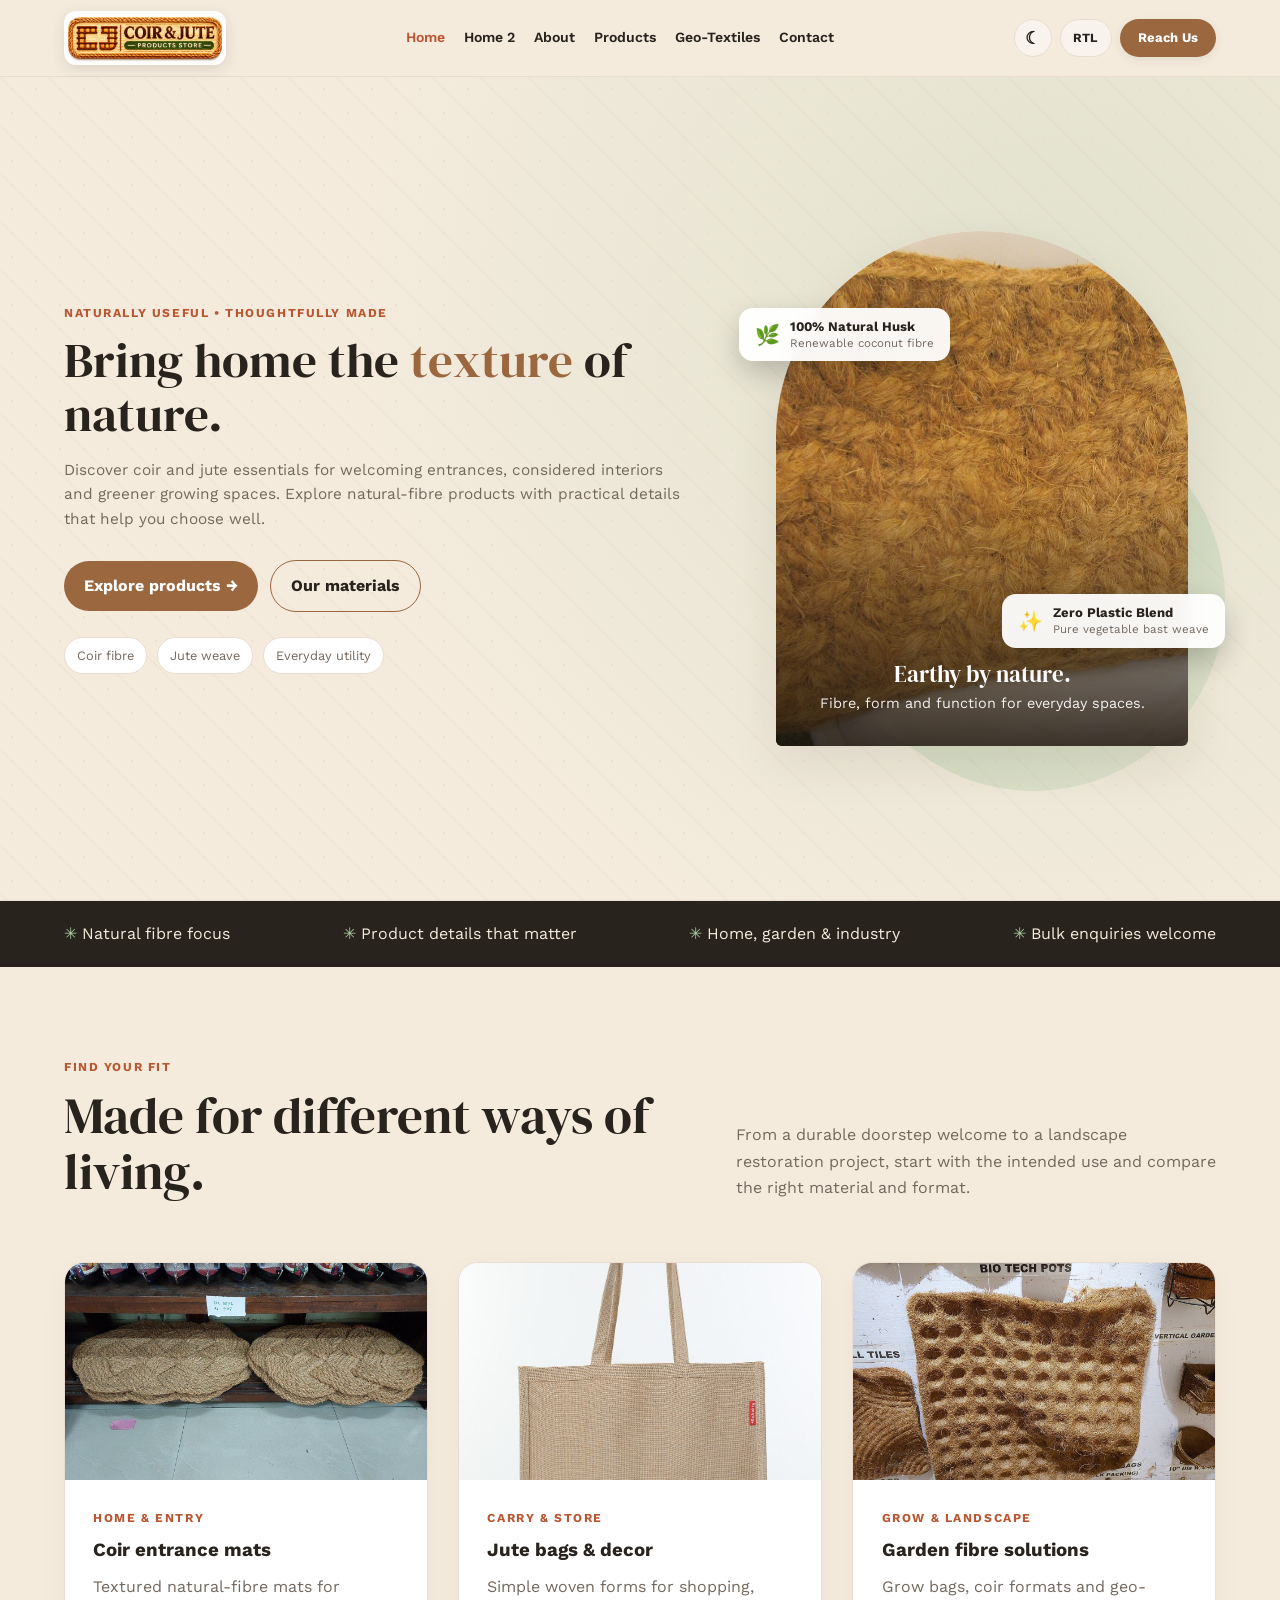
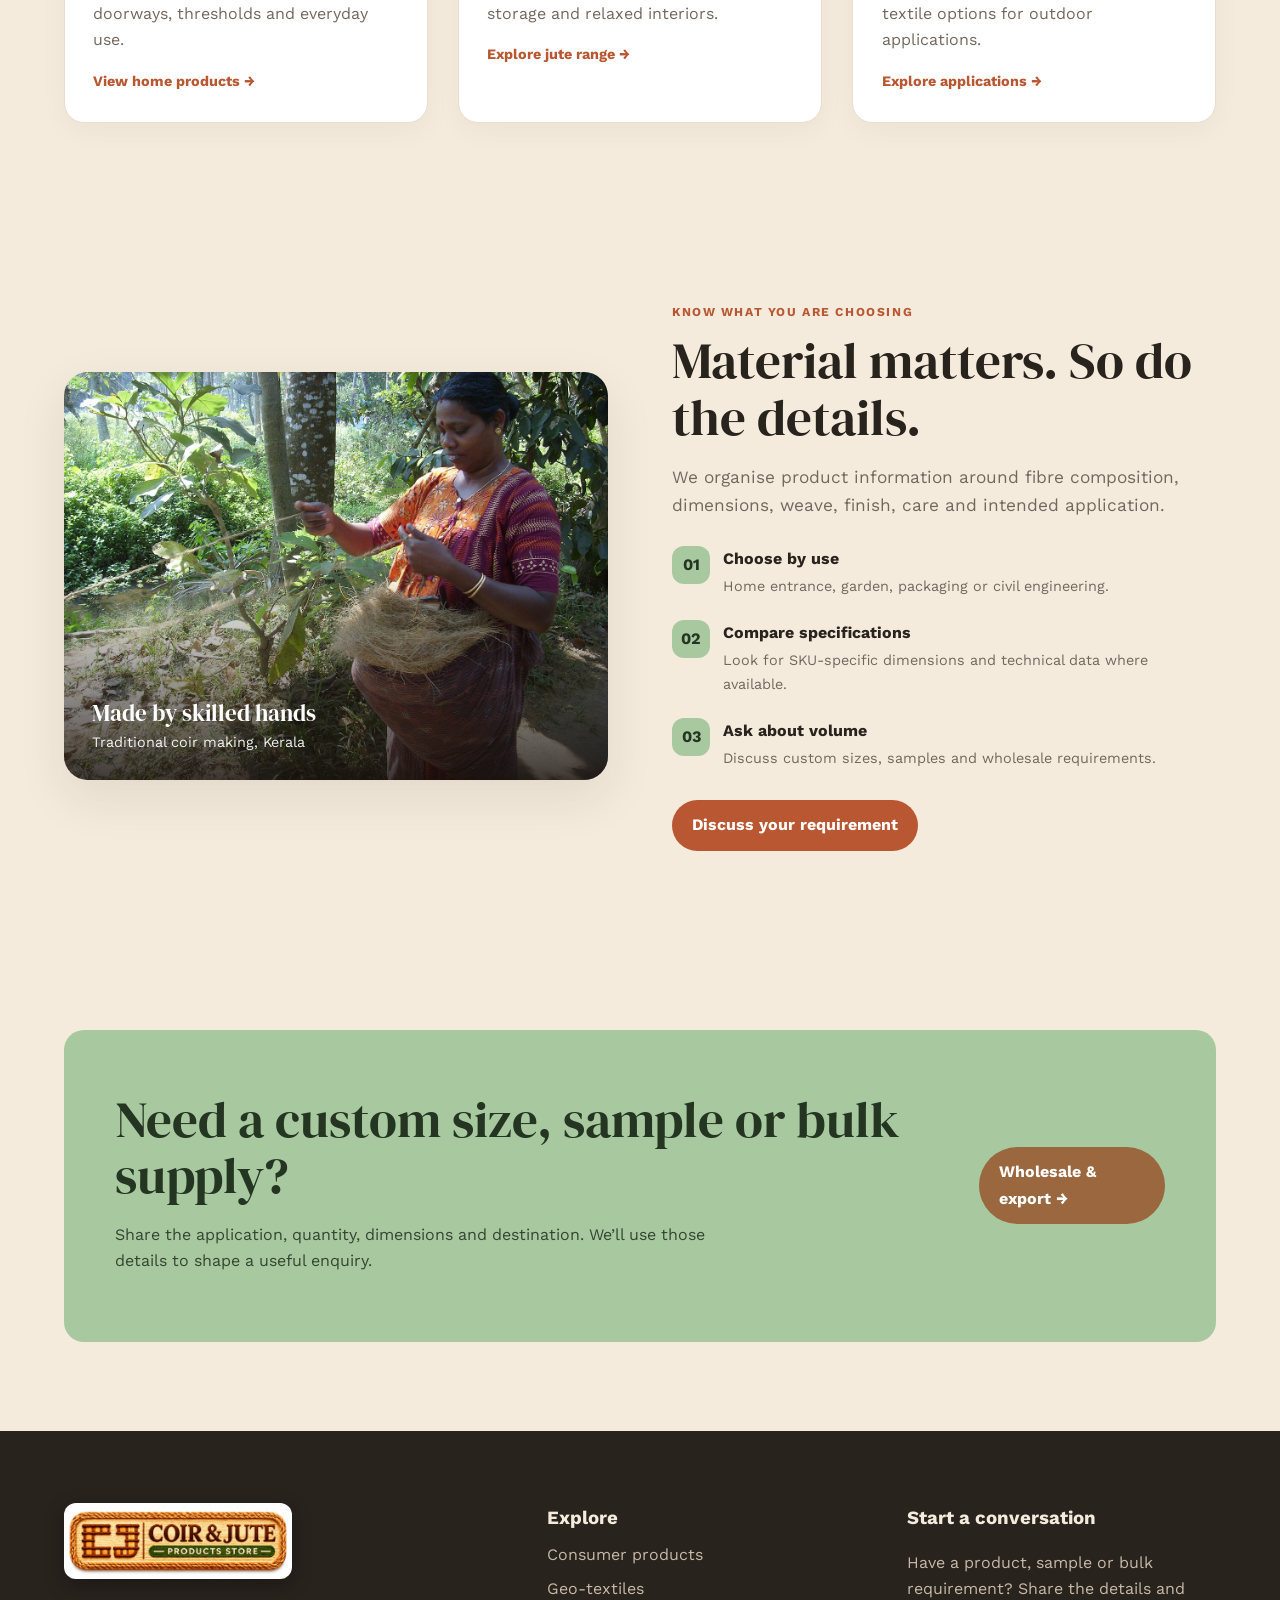
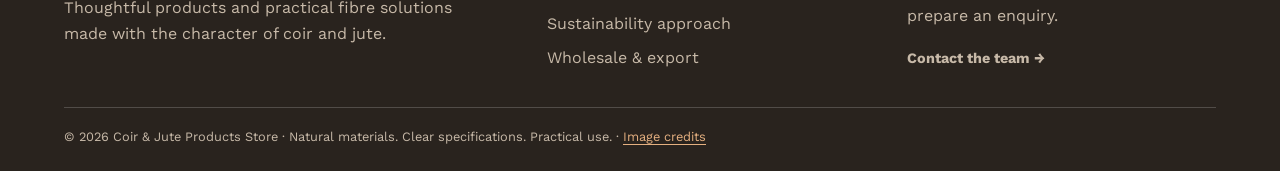
==== commit 5d91deae: "secondcheck" ====
--- a/index.html
+++ b/index.html
@@ -1,4 +1,4 @@
-<!doctype html><html lang="en" data-theme="light" dir="ltr"><head><meta charset="utf-8"><meta name="viewport" content="width=device-width,initial-scale=1"><meta name="description" content="Coir and jute natural fibre products, home goods and geo-textile solutions."><title>Natural Fibre Living | Coir & Jute</title><link rel="icon" type="image/png" href="assets/favicon.png"><link rel="apple-touch-icon" href="assets/favicon.png"><link rel="stylesheet" href="assets/styles.css"></head><body><header class="site-header"><div class="container nav-wrap"><a class="brand" href="index.html" aria-label="Coir & Jute Products Store - Home"><img class="brand-logo" src="assets/logo.jpg" alt="Coir & Jute Products Store" width="1024" height="341"></a><nav class="nav-links"><a class="active" href="index.html">Home</a><a class="" href="home-2.html">Home 2</a><a class="" href="about.html">About</a><a class="" href="products.html">Products</a><a class="" href="geo-textiles.html">Geo-Textiles</a><a class="" href="contact.html">Contact</a></nav><div class="nav-tools"><button class="tool" data-theme-toggle aria-label="Toggle theme" title="Toggle theme">☾</button><button class="tool" data-dir-toggle aria-label="Toggle text direction" title="Toggle text direction">RTL</button><a class="btn btn-primary nav-cta" href="contact.html">Reach Us</a><button class="menu-toggle" aria-label="Toggle menu">☰</button></div></div></header><main><section class="hero hero-index">
+<!doctype html><html lang="en" data-theme="light" dir="ltr"><head><meta charset="utf-8"><meta name="viewport" content="width=device-width,initial-scale=1"><meta name="description" content="Coir and jute natural fibre products, home goods and geo-textile solutions."><title>Natural Fibre Living | Coir & Jute</title><link rel="icon" type="image/png" href="assets/favicon.png"><link rel="apple-touch-icon" href="assets/favicon.png"><link rel="stylesheet" href="assets/styles.css"></head><body><header class="site-header"><div class="container nav-wrap"><a class="brand" href="index.html" aria-label="Coir & Jute Products Store - Home"><img class="brand-logo" src="assets/logo.jpg" alt="Coir & Jute Products Store" width="1024" height="341"></a><nav class="nav-links"><div class="nav-items"><a class="active" href="index.html">Home</a><a class="" href="home-2.html">Home 2</a><a class="" href="about.html">About</a><a class="" href="products.html">Products</a><a class="" href="geo-textiles.html">Geo-Textiles</a><a class="" href="contact.html">Contact</a></div><div class="nav-tools"><button class="tool" data-theme-toggle aria-label="Toggle theme" title="Toggle theme">☾</button><button class="tool" data-dir-toggle aria-label="Toggle text direction" title="Toggle text direction">RTL</button><a class="btn btn-primary nav-cta" href="contact.html">Reach Us</a></div></nav><button class="menu-toggle" aria-label="Toggle menu">☰</button></div></header><main><section class="hero hero-index hx-arch">
   <div class="hero-bg-pattern hero-pattern-weave" aria-hidden="true"></div>
   <div class="container hero-grid">
     <div class="hero-content">
@@ -16,26 +16,13 @@
       </div>
     </div>
     <div class="hero-visual">
-      <div class="art-badge-float badge-top">
-        <span class="badge-icon">🌿</span>
-        <div>
-          <strong>100% Natural Husk</strong>
-          <small>Renewable coconut fibre</small>
-        </div>
-      </div>
-      <div class="art-card-index">
-        <div class="art-label">
-          <strong>Earthy by nature.</strong>
-          Fibre, form and function for everyday spaces.
-        </div>
-      </div>
-      <div class="art-badge-float badge-bottom">
-        <span class="badge-icon">✨</span>
-        <div>
-          <strong>Zero Plastic Blend</strong>
-          <small>Pure vegetable bast weave</small>
-        </div>
-      </div>
+      <span class="arch-disc" aria-hidden="true"></span>
+      <figure class="photo-frame hero-photo cap arch">
+        <img src="assets/images/index-hero.jpg" alt="Natural coir doormats woven from coconut fibre" fetchpriority="high" decoding="async">
+        <figcaption><strong>Earthy by nature.</strong><span>Fibre, form and function for everyday spaces.</span></figcaption>
+      </figure>
+      <span class="photo-chip chip-a"><span class="ico">🌿</span><span><b>100% Natural Husk</b><small>Renewable coconut fibre</small></span></span>
+      <span class="photo-chip chip-b"><span class="ico">✨</span><span><b>Zero Plastic Blend</b><small>Pure vegetable bast weave</small></span></span>
     </div>
   </div>
-</section><div class="trust"><div class="container"><span>Natural fibre focus</span><span>Product details that matter</span><span>Home, garden & industry</span><span>Bulk enquiries welcome</span></div></div><section class="section"><div class="container"><div class="section-head"><div><div class="eyebrow">Find your fit</div><h2 class="display">Made for different ways of living.</h2></div><p>From a durable doorstep welcome to a landscape restoration project, start with the intended use and compare the right material and format.</p></div><div class="grid-3"><article class="card"><div class="product-art"><div class="shape"></div></div><div class="card-pad"><span class="tag">Home & entry</span><h3>Coir entrance mats</h3><p>Textured natural-fibre mats for doorways, thresholds and everyday use.</p><a class="text-link" href="products.html">View home products →</a></div></article><article class="card"><div class="product-art bag"><div class="shape"></div></div><div class="card-pad"><span class="tag">Carry & store</span><h3>Jute bags & decor</h3><p>Simple woven forms for shopping, storage and relaxed interiors.</p><a class="text-link" href="products.html">Explore jute range →</a></div></article><article class="card"><div class="product-art garden"><div class="shape"></div></div><div class="card-pad"><span class="tag">Grow & landscape</span><h3>Garden fibre solutions</h3><p>Grow bags, coir formats and geo-textile options for outdoor applications.</p><a class="text-link" href="geo-textiles.html">Explore applications →</a></div></article></div></div></section><section class="section"><div class="container split"><div class="visual"></div><div><div class="eyebrow">Know what you are choosing</div><h2 class="display">Material matters. So do the details.</h2><p class="lead">We organise product information around fibre composition, dimensions, weave, finish, care and intended application.</p><div class="feature-list"><div class="feature"><div class="feature-icon">01</div><div><b>Choose by use</b><p>Home entrance, garden, packaging or civil engineering.</p></div></div><div class="feature"><div class="feature-icon">02</div><div><b>Compare specifications</b><p>Look for SKU-specific dimensions and technical data where available.</p></div></div><div class="feature"><div class="feature-icon">03</div><div><b>Ask about volume</b><p>Discuss custom sizes, samples and wholesale requirements.</p></div></div></div><a class="btn btn-rust" href="contact.html">Discuss your requirement</a></div></div></section><section class="section"><div class="container"><div class="banner"><div><h2 class="display">Need a custom size, sample or bulk supply?</h2><p>Share the application, quantity, dimensions and destination. We’ll use those details to shape a useful enquiry.</p></div><a class="btn btn-primary" href="home-2.html">Wholesale & export →</a></div></div></section></main><footer class="footer"><div class="container"><div class="footer-grid"><div><a class="brand" href="index.html" aria-label="Coir & Jute Products Store - Home"><img class="brand-logo" src="assets/logo.jpg" alt="Coir & Jute Products Store" width="1024" height="341"></a><p>Thoughtful products and practical fibre solutions made with the character of coir and jute.</p></div><div><h3>Explore</h3><div class="footer-links"><a href="products.html">Consumer products</a><a href="geo-textiles.html">Geo-textiles</a><a href="about.html#sustainability">Sustainability approach</a><a href="home-2.html">Wholesale & export</a></div></div><div><h3>Start a conversation</h3><p>Have a product, sample or bulk requirement? Share the details and prepare an enquiry.</p><a class="text-link" href="contact.html">Contact the team →</a></div></div><div class="footer-bottom">© <span data-year></span> Coir & Jute Products Store · Natural materials. Clear specifications. Practical use.</div></div></footer><script src="assets/app.js"></script></body></html>+</section><div class="trust"><div class="container"><span>Natural fibre focus</span><span>Product details that matter</span><span>Home, garden & industry</span><span>Bulk enquiries welcome</span></div></div><section class="section"><div class="container"><div class="section-head"><div><div class="eyebrow">Find your fit</div><h2 class="display">Made for different ways of living.</h2></div><p>From a durable doorstep welcome to a landscape restoration project, start with the intended use and compare the right material and format.</p></div><div class="grid-3"><article class="card"><div class="card-photo"><img src="assets/images/index-entrance-mats.jpg" alt="Stack of natural coir entrance mats" loading="lazy" decoding="async"></div><div class="card-pad"><span class="tag">Home & entry</span><h3>Coir entrance mats</h3><p>Textured natural-fibre mats for doorways, thresholds and everyday use.</p><a class="text-link" href="products.html">View home products →</a></div></article><article class="card"><div class="card-photo"><img src="assets/images/index-jute-bags.jpg" alt="Handmade natural jute bag" loading="lazy" decoding="async" style="object-position:center 40%"></div><div class="card-pad"><span class="tag">Carry & store</span><h3>Jute bags & decor</h3><p>Simple woven forms for shopping, storage and relaxed interiors.</p><a class="text-link" href="products.html">Explore jute range →</a></div></article><article class="card"><div class="card-photo"><img src="assets/images/index-garden.jpg" alt="Coir seedling trays for gardening and nurseries" loading="lazy" decoding="async"></div><div class="card-pad"><span class="tag">Grow & landscape</span><h3>Garden fibre solutions</h3><p>Grow bags, coir formats and geo-textile options for outdoor applications.</p><a class="text-link" href="geo-textiles.html">Explore applications →</a></div></article></div></div></section><section class="section"><div class="container split"><figure class="photo-frame split-photo cap"><img src="assets/images/index-coir-making.jpg" alt="Artisans making coir yarn by hand in Kerala" loading="lazy" decoding="async"><figcaption><strong>Made by skilled hands</strong><span>Traditional coir making, Kerala</span></figcaption></figure><div><div class="eyebrow">Know what you are choosing</div><h2 class="display">Material matters. So do the details.</h2><p class="lead">We organise product information around fibre composition, dimensions, weave, finish, care and intended application.</p><div class="feature-list"><div class="feature"><div class="feature-icon">01</div><div><b>Choose by use</b><p>Home entrance, garden, packaging or civil engineering.</p></div></div><div class="feature"><div class="feature-icon">02</div><div><b>Compare specifications</b><p>Look for SKU-specific dimensions and technical data where available.</p></div></div><div class="feature"><div class="feature-icon">03</div><div><b>Ask about volume</b><p>Discuss custom sizes, samples and wholesale requirements.</p></div></div></div><a class="btn btn-rust" href="contact.html">Discuss your requirement</a></div></div></section><section class="section"><div class="container"><div class="banner"><div><h2 class="display">Need a custom size, sample or bulk supply?</h2><p>Share the application, quantity, dimensions and destination. We’ll use those details to shape a useful enquiry.</p></div><a class="btn btn-primary" href="home-2.html">Wholesale & export →</a></div></div></section></main><footer class="footer"><div class="container"><div class="footer-grid"><div><a class="brand" href="index.html" aria-label="Coir & Jute Products Store - Home"><img class="brand-logo" src="assets/logo.jpg" alt="Coir & Jute Products Store" width="1024" height="341"></a><p>Thoughtful products and practical fibre solutions made with the character of coir and jute.</p></div><div><h3>Explore</h3><div class="footer-links"><a href="products.html">Consumer products</a><a href="geo-textiles.html">Geo-textiles</a><a href="about.html#sustainability">Sustainability approach</a><a href="home-2.html">Wholesale & export</a></div></div><div><h3>Start a conversation</h3><p>Have a product, sample or bulk requirement? Share the details and prepare an enquiry.</p><a class="text-link" href="contact.html">Contact the team →</a></div></div><div class="footer-bottom">© <span data-year></span> Coir & Jute Products Store · Natural materials. Clear specifications. Practical use. · <a href="credits.html">Image credits</a></div></div></footer><script src="assets/app.js"></script></body></html>
--- a/assets/styles.css
+++ b/assets/styles.css
@@ -1141,3 +1141,563 @@
     grid-template-columns: 1fr !important;
   }
 }
+
+
+/* ============================================================
+   REAL PHOTOGRAPHY LAYER + SPACING / ALIGNMENT POLISH
+   ============================================================ */
+:root { --gutter: clamp(20px, 5vw, 64px); }
+
+/* Consistent left / right breathing room on every page (header, hero, sections, footer) */
+.container,
+.hero > .container,
+.home2 > .container {
+  width: min(1200px, calc(100% - (2 * var(--gutter))));
+  margin-inline: auto;
+}
+
+/* Vertical rhythm */
+.section { padding: clamp(56px, 7vw, 96px) 0; }
+.section-head { margin-bottom: clamp(28px, 4vw, 44px); gap: clamp(20px, 4vw, 48px); }
+.hero { padding: clamp(40px, 6vh, 72px) 0 !important; }
+.hero-grid, .split { gap: clamp(32px, 5vw, 76px); }
+.split { grid-template-columns: repeat(2, minmax(0, 1fr)); }
+.grid-3, .grid-2 { gap: clamp(20px, 2.4vw, 32px); }
+.feature-list { gap: 18px; margin: 26px 0; }
+.card-pad { padding: clamp(22px, 2.2vw, 30px); }
+.banner { padding: clamp(28px, 4vw, 52px); gap: clamp(20px, 3vw, 40px); }
+.footer { padding: clamp(48px, 6vw, 72px) 0 24px; }
+.footer-grid { gap: clamp(28px, 4vw, 56px); }
+.footer-bottom a { color: #e5b080; text-decoration: underline; text-underline-offset: 3px; }
+.trust { padding: 20px 0; }
+
+/* ---------- Photo frames ---------- */
+.photo-frame {
+  position: relative;
+  margin: 0;
+  width: 100%;
+  border-radius: 24px;
+  overflow: hidden;
+  isolation: isolate;
+  background: var(--soft);
+  box-shadow: var(--shadow);
+}
+.photo-frame img {
+  position: absolute;
+  inset: 0;
+  display: block;
+  width: 100%;
+  height: 100%;
+  object-fit: cover;
+  transition: transform .7s ease;
+}
+.photo-frame:hover img { transform: scale(1.04); }
+
+/* hero photo */
+.hero-photo { aspect-ratio: 5 / 5.4; max-height: min(580px, 72vh); }
+.hero-visual { width: 100%; display: flex; align-items: center; justify-content: center; }
+
+/* captioned frames get a soft bottom fade for legible text */
+.photo-frame.cap::after {
+  content: '';
+  position: absolute;
+  inset: auto 0 0 0;
+  height: 52%;
+  background: linear-gradient(to top, rgba(22, 15, 10, .82), rgba(22, 15, 10, 0));
+  z-index: 1;
+  pointer-events: none;
+}
+.photo-frame figcaption {
+  position: absolute;
+  inset: auto 0 0 0;
+  z-index: 2;
+  padding: clamp(18px, 2.4vw, 28px);
+  color: #fff;
+  font-size: .9rem;
+  line-height: 1.45;
+}
+.photo-frame figcaption strong {
+  display: block;
+  font: 400 clamp(1.15rem, 1.8vw, 1.5rem)/1.2 'DM Serif Display', serif;
+  margin-bottom: 4px;
+}
+.photo-frame figcaption span { opacity: .92; }
+
+/* floating info chips on hero photos */
+.photo-chip {
+  position: absolute;
+  z-index: 3;
+  display: flex;
+  align-items: center;
+  gap: 10px;
+  max-width: 78%;
+  padding: 10px 16px;
+  border-radius: 14px;
+  background: rgba(255, 255, 255, .94);
+  color: #29231e;
+  backdrop-filter: blur(8px);
+  box-shadow: 0 12px 28px rgba(0, 0, 0, .2);
+  font-size: .78rem;
+  line-height: 1.3;
+}
+.photo-chip b { display: block; font-size: .82rem; }
+.photo-chip small { color: #74685e; font-size: .72rem; }
+.photo-chip .ico { font-size: 1.25rem; line-height: 1; }
+.chip-a { top: 18px; inset-inline-start: 18px; }
+.chip-b { top: 88px; inset-inline-end: 18px; }
+[data-theme="dark"] .photo-chip { background: rgba(33, 29, 25, .92); color: #f7f0e7; border: 1px solid rgba(255, 255, 255, .12); }
+[data-theme="dark"] .photo-chip small { color: #c2b4a5; }
+
+/* split-section photo */
+.split-photo { aspect-ratio: 4 / 3; align-self: center; }
+
+/* ---------- Product / category card photos ---------- */
+.card { transition: transform .3s ease, box-shadow .3s ease; }
+.card:hover { transform: translateY(-4px); box-shadow: var(--shadow); }
+.card-photo {
+  position: relative;
+  height: clamp(200px, 17vw, 240px);
+  overflow: hidden;
+  background: var(--soft);
+}
+.card-photo img {
+  display: block;
+  width: 100%;
+  height: 100%;
+  object-fit: cover;
+  transition: transform .6s ease;
+}
+.card:hover .card-photo img { transform: scale(1.07); }
+
+/* ---------- People / process gallery ---------- */
+.photo-strip {
+  display: grid;
+  grid-template-columns: repeat(3, minmax(0, 1fr));
+  gap: clamp(16px, 2.2vw, 30px);
+}
+.photo-strip .photo-frame { aspect-ratio: 4 / 5; }
+
+/* ---------- Credits page ---------- */
+.credit-list { display: grid; gap: 12px; margin: 28px 0 0; padding: 0; list-style: none; }
+.credit-list li {
+  padding: 14px 18px;
+  background: var(--surface);
+  border: 1px solid var(--line);
+  border-radius: 14px;
+  font-size: .9rem;
+}
+.credit-list a { color: var(--rust); font-weight: 600; }
+.credit-list small { display: block; color: var(--muted); margin-top: 2px; }
+
+/* ---------- Responsive ---------- */
+@media (max-width: 900px) {
+  .split { grid-template-columns: 1fr; }
+  .hero-photo { aspect-ratio: 4 / 3; max-height: 460px; }
+  .photo-strip { grid-template-columns: repeat(2, minmax(0, 1fr)); }
+  .photo-strip .photo-frame:last-child { grid-column: 1 / -1; aspect-ratio: 16 / 9; }
+}
+@media (max-width: 680px) {
+  :root { --gutter: 18px; }
+  .photo-chip { max-width: 86%; }
+  .chip-b { top: 80px; }
+  .photo-strip { grid-template-columns: 1fr; }
+  .photo-strip .photo-frame, .photo-strip .photo-frame:last-child { aspect-ratio: 4 / 3; grid-column: auto; }
+}
+
+
+/* ============================================================
+   SIX UNIQUE HERO LAYOUTS
+   1 Home      – arched portrait + floating chips
+   2 About     – photo left, offset outline frame, round badge
+   3 Products  – centred text, panoramic banner, overlapping spec cards
+   4 Geo       – full-bleed split, dark panel + diagonal photo
+   5 Home 2    – full-bleed cover photo, glass metric cards
+   6 Contact   – taped polaroid + sticky info card
+   ============================================================ */
+.hero-visual { position: relative; }
+.hero .photo-chip { position: absolute; }
+
+/* ---------- 1 · HOME – arch ---------- */
+.hx-arch .hero-visual { justify-content: center; padding: 8px 6%; }
+.hx-arch .arch-disc {
+  position: absolute; z-index: 0; width: 82%; aspect-ratio: 1; border-radius: 50%;
+  inset-inline-end: -2%; bottom: -7%;
+  background: radial-gradient(circle at 30% 30%, rgba(168, 200, 160, .6), rgba(168, 200, 160, .16));
+}
+.hx-arch .hero-photo {
+  position: relative; z-index: 1;
+  width: min(100%, 430px); aspect-ratio: 4 / 5; max-height: min(600px, 74vh);
+  border-radius: 999px 999px 28px 28px;
+}
+.hx-arch figcaption { text-align: center; padding-bottom: 32px; }
+.hx-arch .chip-a { top: 16%; inset-inline-start: -2%; }
+.hx-arch .chip-b { top: auto; bottom: 20%; inset-inline-end: -2%; }
+
+/* ---------- 2 · ABOUT – offset frame ---------- */
+.hero.hx-offset { background: linear-gradient(135deg, #eef3e4 0%, var(--cream) 55%, #f6e9d6 100%) !important; }
+[data-theme="dark"] .hero.hx-offset { background: linear-gradient(135deg, #1c261d 0%, #211d19 100%) !important; }
+.hx-offset .hero-grid { grid-template-columns: minmax(0, .95fr) minmax(0, 1.05fr); }
+.hx-offset .hero-visual { order: -1; padding-inline-end: 20px; padding-block-end: 20px; }
+.hx-offset .offset-frame { position: relative; width: 100%; }
+.hx-offset .offset-frame::before {
+  content: ''; position: absolute; inset: 0; z-index: 0; border: 2px solid var(--kraft);
+  border-radius: 28px; transform: translate(20px, 20px);
+}
+[dir="rtl"] .hx-offset .offset-frame::before { transform: translate(-20px, 20px); }
+.hx-offset .hero-photo { position: relative; z-index: 1; aspect-ratio: 4 / 3.7; max-height: min(520px, 66vh); border-radius: 28px; }
+.round-badge {
+  position: absolute; z-index: 4; bottom: -14px; inset-inline-start: -22px;
+  width: 112px; height: 112px; border-radius: 50%;
+  display: grid; place-content: center; text-align: center;
+  background: var(--sage); color: #243522; border: 5px solid var(--cream);
+  box-shadow: 0 12px 28px rgba(0, 0, 0, .18); line-height: 1.15;
+}
+.round-badge b { font: 400 1.1rem 'DM Serif Display', serif; }
+.round-badge small { font-size: .7rem; letter-spacing: .06em; text-transform: uppercase; }
+[data-theme="dark"] .round-badge { border-color: #211d19; }
+
+/* ---------- 3 · PRODUCTS – centred + banner ---------- */
+.hero.hx-center {
+  background: radial-gradient(circle at 50% -10%, rgba(185, 87, 50, .16), transparent 55%), linear-gradient(180deg, var(--soft), var(--cream)) !important;
+}
+[data-theme="dark"] .hero.hx-center {
+  background: radial-gradient(circle at 50% -10%, rgba(185, 87, 50, .2), transparent 55%), #211d19 !important;
+}
+.hx-stack { display: flex; flex-direction: column; align-items: center; text-align: center; gap: clamp(28px, 4.5vh, 48px); }
+.hx-center .hero-content { align-items: center; max-width: 780px; }
+.hx-center .lead { margin-inline: auto; }
+.hx-center .hero-actions, .hx-center .quick-category-pills { justify-content: center; }
+.hx-banner { position: relative; width: 100%; padding-bottom: 74px; }
+.banner-photo { aspect-ratio: 21 / 8; max-height: 340px; border-radius: 28px; }
+.banner-photo figcaption { text-align: start; }
+.spec-row {
+  position: absolute; inset-inline: clamp(12px, 4vw, 56px); bottom: 0; z-index: 3;
+  display: grid; grid-template-columns: repeat(3, minmax(0, 1fr)); gap: 16px;
+}
+.spec-card {
+  text-align: start; padding: 14px 18px; border-radius: 16px;
+  background: var(--surface); border: 1px solid var(--line); box-shadow: var(--shadow);
+}
+.spec-tag { display: block; color: var(--rust); font-size: .68rem; font-weight: 700; letter-spacing: .12em; text-transform: uppercase; }
+.spec-card strong { display: block; font-size: .95rem; margin: 2px 0; }
+.spec-card small { color: var(--muted); font-size: .76rem; }
+
+/* ---------- 4 · GEO – full-bleed split ---------- */
+.hero.hx-split {
+  display: grid !important; grid-template-columns: minmax(0, 1fr) minmax(0, 1fr);
+  align-items: stretch !important; padding: 0 !important;
+  background: #14211a !important; color: #eef3e8;
+}
+.hx-split .hero-bg-pattern { opacity: .4; }
+.hx-split-text {
+  position: relative; z-index: 2; display: flex; align-items: center;
+  padding-block: clamp(44px, 8vh, 96px);
+  padding-inline-start: max(var(--gutter), calc((100vw - 1200px) / 2));
+  padding-inline-end: clamp(28px, 4vw, 64px);
+}
+.hx-split .display { color: #fff; }
+.hx-split .display span, .hx-split .eyebrow { color: #e5b080; }
+.hx-split .lead, .hx-split p { color: #cbd8c4; }
+.hx-split .btn-outline { color: #fff; border-color: rgba(255, 255, 255, .45); }
+.hx-split .geo-tag { background: rgba(255, 255, 255, .08); border-color: rgba(255, 255, 255, .18); color: #eef3e8; box-shadow: none; }
+.hx-split .tag-check { color: #9fd18f; }
+.hx-split-photo {
+  position: relative; z-index: 1; margin: 0; min-height: 100%;
+  clip-path: polygon(14% 0, 100% 0, 100% 100%, 0 100%);
+  background: #0e1812;
+}
+[dir="rtl"] .hx-split-photo { clip-path: polygon(0 0, 86% 0, 100% 100%, 0 100%); }
+.hx-split-photo img { position: absolute; inset: 0; width: 100%; height: 100%; object-fit: cover; }
+.hx-split-photo::after { content: ''; position: absolute; inset: auto 0 0 0; height: 45%; background: linear-gradient(to top, rgba(10, 18, 12, .85), transparent); z-index: 1; }
+.hx-split-photo figcaption { position: absolute; z-index: 2; inset-inline: 22% 32px; bottom: 30px; color: #fff; font-size: .9rem; line-height: 1.45; }
+.hx-split-photo figcaption strong { display: block; font: 400 1.45rem/1.2 'DM Serif Display', serif; }
+.hx-split-photo .chip-a { top: 28px; inset-inline-start: auto; inset-inline-end: 28px; z-index: 3; }
+
+/* ---------- 5 · HOME 2 – full-bleed cover + 2×2 checkerboard mosaic ---------- */
+.hero.hx-cover { background: #150f0b !important; color: #f8efe2; }
+.hx-cover-bg { position: absolute; inset: 0; z-index: 0; }
+.hx-cover-bg img { width: 100%; height: 100%; object-fit: cover; }
+.hx-cover-bg::after {
+  content: ''; position: absolute; inset: 0;
+  background: linear-gradient(90deg, rgba(18, 12, 8, .94) 0%, rgba(18, 12, 8, .78) 48%, rgba(18, 12, 8, .45) 100%),
+              linear-gradient(0deg, rgba(18, 12, 8, .6), transparent 45%);
+}
+[dir="rtl"] .hx-cover-bg::after {
+  background: linear-gradient(270deg, rgba(18, 12, 8, .94) 0%, rgba(18, 12, 8, .78) 48%, rgba(18, 12, 8, .45) 100%),
+              linear-gradient(0deg, rgba(18, 12, 8, .6), transparent 45%);
+}
+.hx-cover .hero-bg-pattern { opacity: .45; }
+.hx-cover-inner {
+  position: relative; z-index: 2;
+  grid-template-columns: minmax(0, 1.06fr) minmax(0, 0.94fr);
+  gap: clamp(28px, 4vw, 52px);
+  align-items: center;
+}
+.hx-cover .hero-content { max-width: 640px; }
+.hx-cover .metrics { display: grid; grid-template-columns: repeat(3, minmax(0, 1fr)); gap: 12px; margin-top: 28px; max-width: 640px; }
+.hx-cover .metrics > div {
+  background: rgba(255, 255, 255, .08); border: 1px solid rgba(255, 255, 255, .16);
+  backdrop-filter: blur(10px); border-radius: 16px; padding: 14px 16px;
+}
+.hx-mosaic {
+  display: grid;
+  grid-template-columns: repeat(2, minmax(0, 1fr));
+  gap: 16px;
+  width: 100%;
+}
+.mosaic-cell {
+  margin: 0;
+  border-radius: 18px;
+  overflow: hidden;
+  min-height: 195px;
+  position: relative;
+  box-shadow: 0 18px 42px rgba(0, 0, 0, .42);
+}
+.mosaic-info {
+  display: flex;
+  flex-direction: column;
+  justify-content: center;
+  padding: clamp(18px, 2vw, 24px);
+  background: rgba(24, 18, 13, .78);
+  border: 1px solid rgba(216, 181, 142, .28);
+  backdrop-filter: blur(12px);
+  color: #f8efe2;
+}
+.mosaic-tag {
+  display: block;
+  font-size: .68rem;
+  font-weight: 700;
+  letter-spacing: .12em;
+  text-transform: uppercase;
+  color: #e5b080;
+  margin-bottom: 6px;
+}
+.mosaic-info strong {
+  display: block;
+  font: 400 clamp(1.12rem, 1.45vw, 1.32rem)/1.2 'DM Serif Display', serif;
+  color: #fff;
+  margin-bottom: 6px;
+}
+.mosaic-info p {
+  margin: 0;
+  font-size: .82rem;
+  line-height: 1.5;
+  color: #d7c8b6;
+}
+.mosaic-img {
+  border: 2px solid rgba(255, 255, 255, .22);
+  background: #1f1711;
+  aspect-ratio: 4 / 3.4;
+}
+.mosaic-img img {
+  position: absolute;
+  inset: 0;
+  width: 100%;
+  height: 100%;
+  object-fit: cover;
+  display: block;
+  transition: transform .6s ease;
+}
+.mosaic-img:hover img {
+  transform: scale(1.06);
+}
+
+/* ---------- 6 · CONTACT – polaroid ---------- */
+.hero.hx-polaroid {
+  background: radial-gradient(circle at 85% 18%, rgba(185, 87, 50, .22), transparent 50%), linear-gradient(135deg, #f4e6d0 0%, #e8cfac 100%) !important;
+}
+[data-theme="dark"] .hero.hx-polaroid {
+  background: radial-gradient(circle at 85% 18%, rgba(185, 87, 50, .24), transparent 50%), linear-gradient(135deg, #2a1f16 0%, #1f1914 100%) !important;
+}
+.hx-polaroid .hero-visual { justify-content: center; padding: 24px 0 44px; }
+.polaroid {
+  position: relative; margin: 0; width: min(100%, 440px);
+  padding: 14px 14px 0; background: #fffdf8; border-radius: 6px; transform: rotate(-3deg);
+  box-shadow: 0 30px 60px rgba(52, 37, 24, .3), 0 4px 10px rgba(52, 37, 24, .14);
+  transition: transform .4s ease;
+}
+.polaroid:hover { transform: rotate(-1deg) scale(1.02); }
+.polaroid .tape {
+  position: absolute; top: -16px; left: 50%; width: 110px; height: 32px; margin-left: -55px; z-index: 2;
+  background: rgba(229, 176, 128, .78); transform: rotate(2deg); box-shadow: 0 2px 6px rgba(0, 0, 0, .12);
+}
+.polaroid-img { position: relative; aspect-ratio: 4 / 3.1; overflow: hidden; border-radius: 3px; background: var(--soft); }
+.polaroid-img img { position: absolute; inset: 0; width: 100%; height: 100%; object-fit: cover; }
+.polaroid figcaption { padding: 16px 6px 22px; color: #3a2c20; font: italic 400 1.35rem/1.2 'DM Serif Display', serif; }
+.polaroid figcaption small { display: block; margin-top: 4px; color: #74685e; font: 500 .8rem/1.4 'Work Sans', sans-serif; }
+.desk-card {
+  position: absolute; z-index: 3; bottom: 2%; inset-inline-end: -4%; max-width: 240px;
+  display: flex; align-items: center; gap: 10px; padding: 14px 18px; border-radius: 14px; transform: rotate(3deg);
+  background: var(--kraft); color: #fff; box-shadow: 0 16px 34px rgba(52, 37, 24, .35); font-size: .8rem; line-height: 1.3;
+}
+.desk-card b { display: block; font-size: .85rem; }
+.desk-card small { opacity: .9; font-size: .74rem; }
+.desk-card .ico { font-size: 1.4rem; }
+
+/* ---------- Responsive ---------- */
+@media (max-width: 900px) {
+  .hx-offset .hero-visual { order: 2; }
+  .hx-arch .hero-photo { width: min(100%, 380px); }
+  .hx-banner { padding-bottom: 0; }
+  .spec-row { position: static; grid-template-columns: 1fr; margin-top: 16px; }
+  .banner-photo { aspect-ratio: 16 / 9; }
+  .hero.hx-split { grid-template-columns: 1fr; }
+  .hx-split-text { padding-inline: var(--gutter); }
+  .hx-split-photo { min-height: 300px; aspect-ratio: 4 / 3; clip-path: none !important; }
+  .hx-split-photo figcaption { inset-inline: 22px; }
+  .cover-caption { display: none; }
+  .desk-card { inset-inline-end: 0; }
+}
+@media (max-width: 680px) {
+  .hx-cover .metrics { grid-template-columns: 1fr; }
+  .hx-mosaic { grid-template-columns: 1fr; }
+  .mosaic-cell { min-height: 170px; }
+  .round-badge { width: 92px; height: 92px; inset-inline-start: -8px; }
+  .hx-arch .chip-a { inset-inline-start: 0; }
+  .hx-arch .chip-b { inset-inline-end: 0; }
+  .polaroid { transform: rotate(-2deg); }
+}
+
+
+/* ============================================================
+   MANDATORY HAMBURGER NAVIGATION (300px – 1100px)
+   WITH ALL TOOLS (THEME, RTL, REACH US) INSIDE MENU
+   ============================================================ */
+.site-header {
+  z-index: 100 !important;
+}
+.nav-wrap {
+  flex-wrap: nowrap;
+}
+.brand {
+  flex-shrink: 0;
+}
+.nav-items a {
+  white-space: nowrap;
+}
+.nav-tools {
+  flex-shrink: 0;
+  flex-wrap: nowrap;
+}
+
+/* Desktop (> 1100px): Logo left, nav-items center, nav-tools right */
+@media (min-width: 1101px) {
+  .nav-links {
+    display: contents;
+  }
+  .nav-items {
+    display: flex;
+    align-items: center;
+    gap: 19px;
+    font-size: 0.88rem;
+    font-weight: 600;
+  }
+  .menu-toggle {
+    display: none !important;
+  }
+}
+
+/* 300px – 1100px: ONLY Brand Logo + Hamburger outside; Links + Tools inside menu */
+@media (max-width: 1100px) {
+  .nav-wrap {
+    height: 70px;
+    justify-content: space-between;
+    gap: 12px;
+  }
+  .menu-toggle {
+    display: inline-flex !important;
+    align-items: center;
+    justify-content: center;
+    width: 40px;
+    height: 40px;
+    padding: 0;
+    font-size: 1.22rem;
+    line-height: 1;
+    flex-shrink: 0;
+    background: var(--surface);
+    color: var(--ink);
+    border: 1.5px solid var(--kraft);
+    border-radius: 99px;
+  }
+  .menu-toggle:hover,
+  .menu-toggle[aria-expanded="true"] {
+    background: var(--kraft);
+    color: #fff;
+  }
+  .nav-links {
+    display: none !important;
+    position: absolute;
+    top: calc(100% + 1px);
+    left: 0;
+    right: 0;
+    background: var(--surface);
+    border-bottom: 1px solid var(--line);
+    box-shadow: 0 18px 40px rgba(34, 24, 16, 0.18);
+    padding: 16px var(--gutter, 20px) 20px;
+    flex-direction: column;
+    gap: 6px;
+    z-index: 120;
+  }
+  .nav-links.open {
+    display: flex !important;
+  }
+  .nav-items {
+    display: flex;
+    flex-direction: column;
+    gap: 4px;
+  }
+  .nav-items a {
+    font-size: 0.96rem !important;
+    padding: 11px 14px;
+    border-radius: 10px;
+    transition: background 0.18s ease, color 0.18s ease;
+  }
+  .nav-items a:hover,
+  .nav-items a.active {
+    background: var(--soft);
+    color: var(--rust);
+  }
+  .nav-links .nav-tools {
+    display: flex;
+    align-items: center;
+    gap: 10px;
+    flex-wrap: wrap;
+    margin-top: 8px;
+    padding: 14px 14px 4px;
+    border-top: 1px solid var(--line);
+  }
+  .nav-links .nav-cta {
+    margin-inline-start: auto;
+    height: 38px;
+    padding: 0 18px;
+    font-size: 0.84rem;
+    color: #fff !important;
+  }
+}
+
+@media (max-width: 540px) {
+  .nav-wrap {
+    height: 64px;
+  }
+  .brand-logo {
+    height: 40px !important;
+  }
+  .menu-toggle {
+    width: 38px;
+    height: 38px;
+  }
+}
+
+@media (max-width: 359px) {
+  .nav-wrap {
+    height: 58px;
+  }
+  .brand-logo {
+    height: 34px !important;
+  }
+  .menu-toggle {
+    width: 34px;
+    height: 34px;
+    font-size: 1.05rem;
+  }
+}
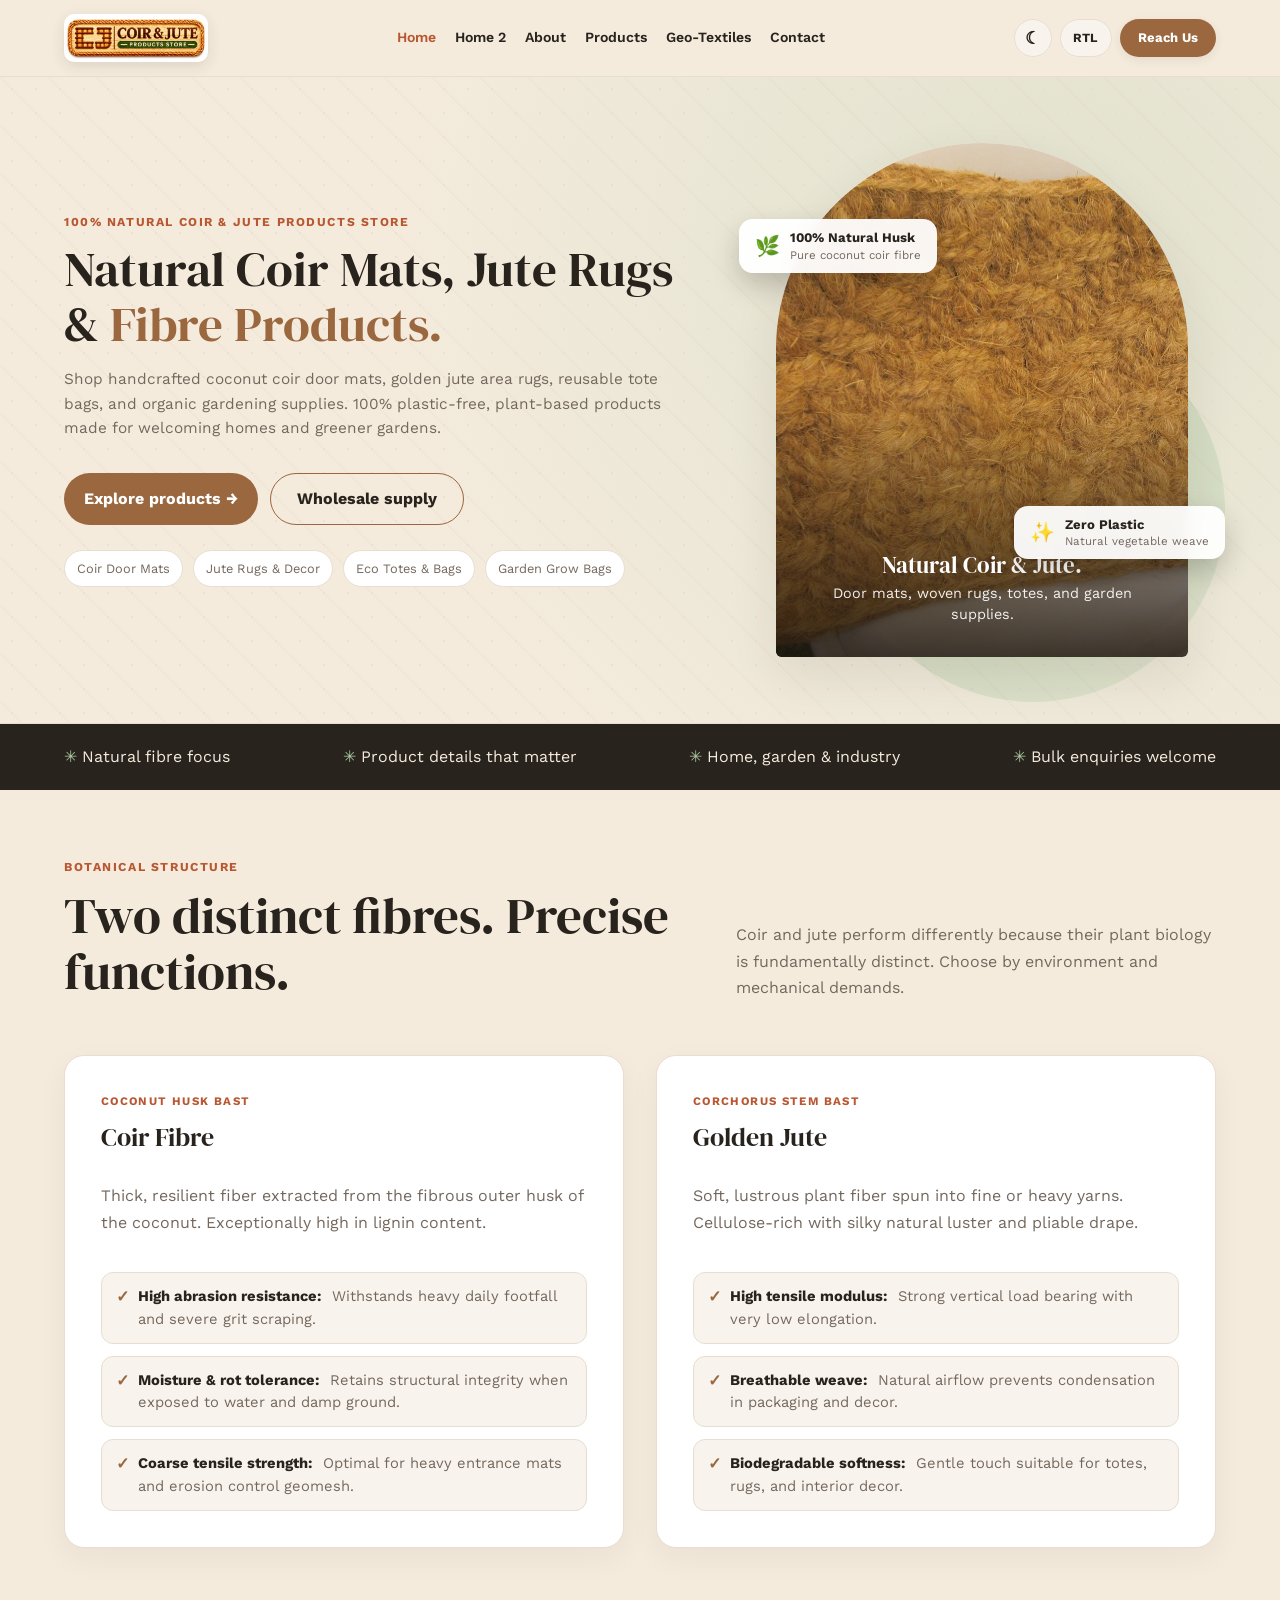
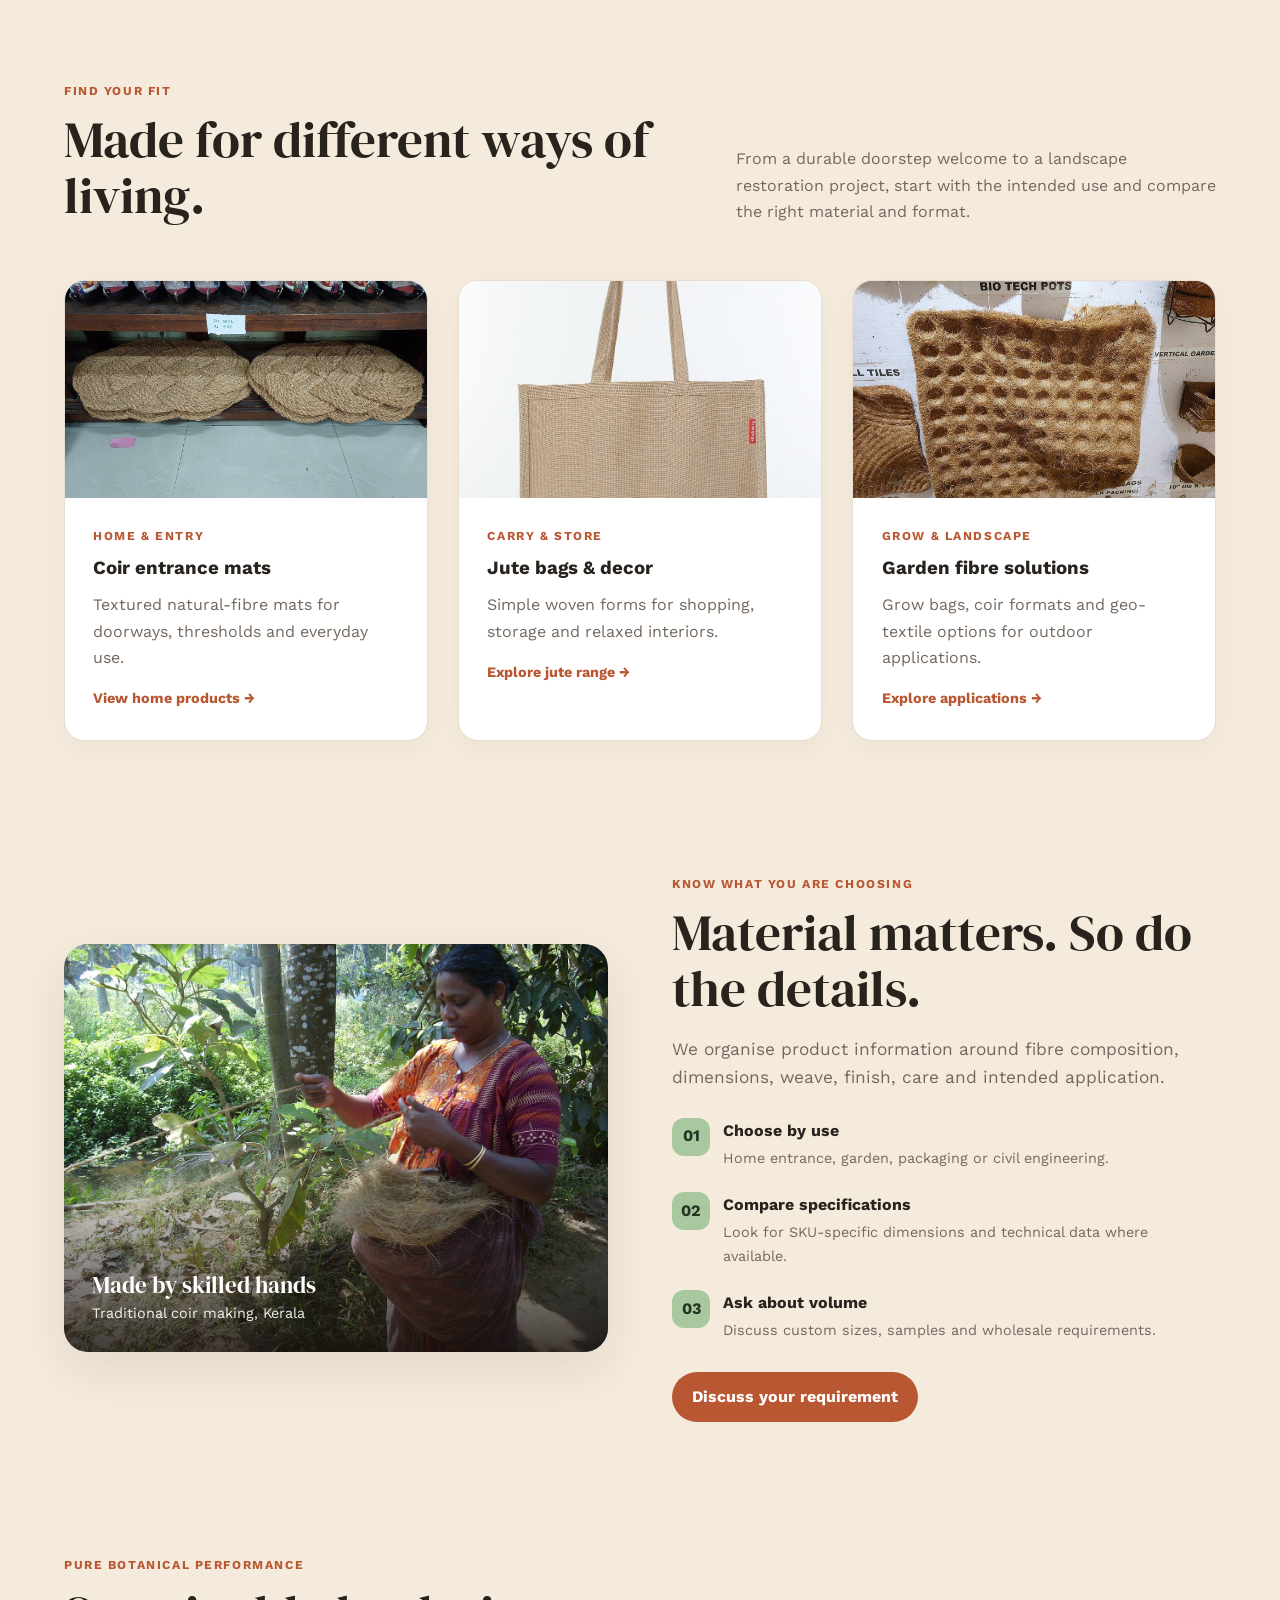
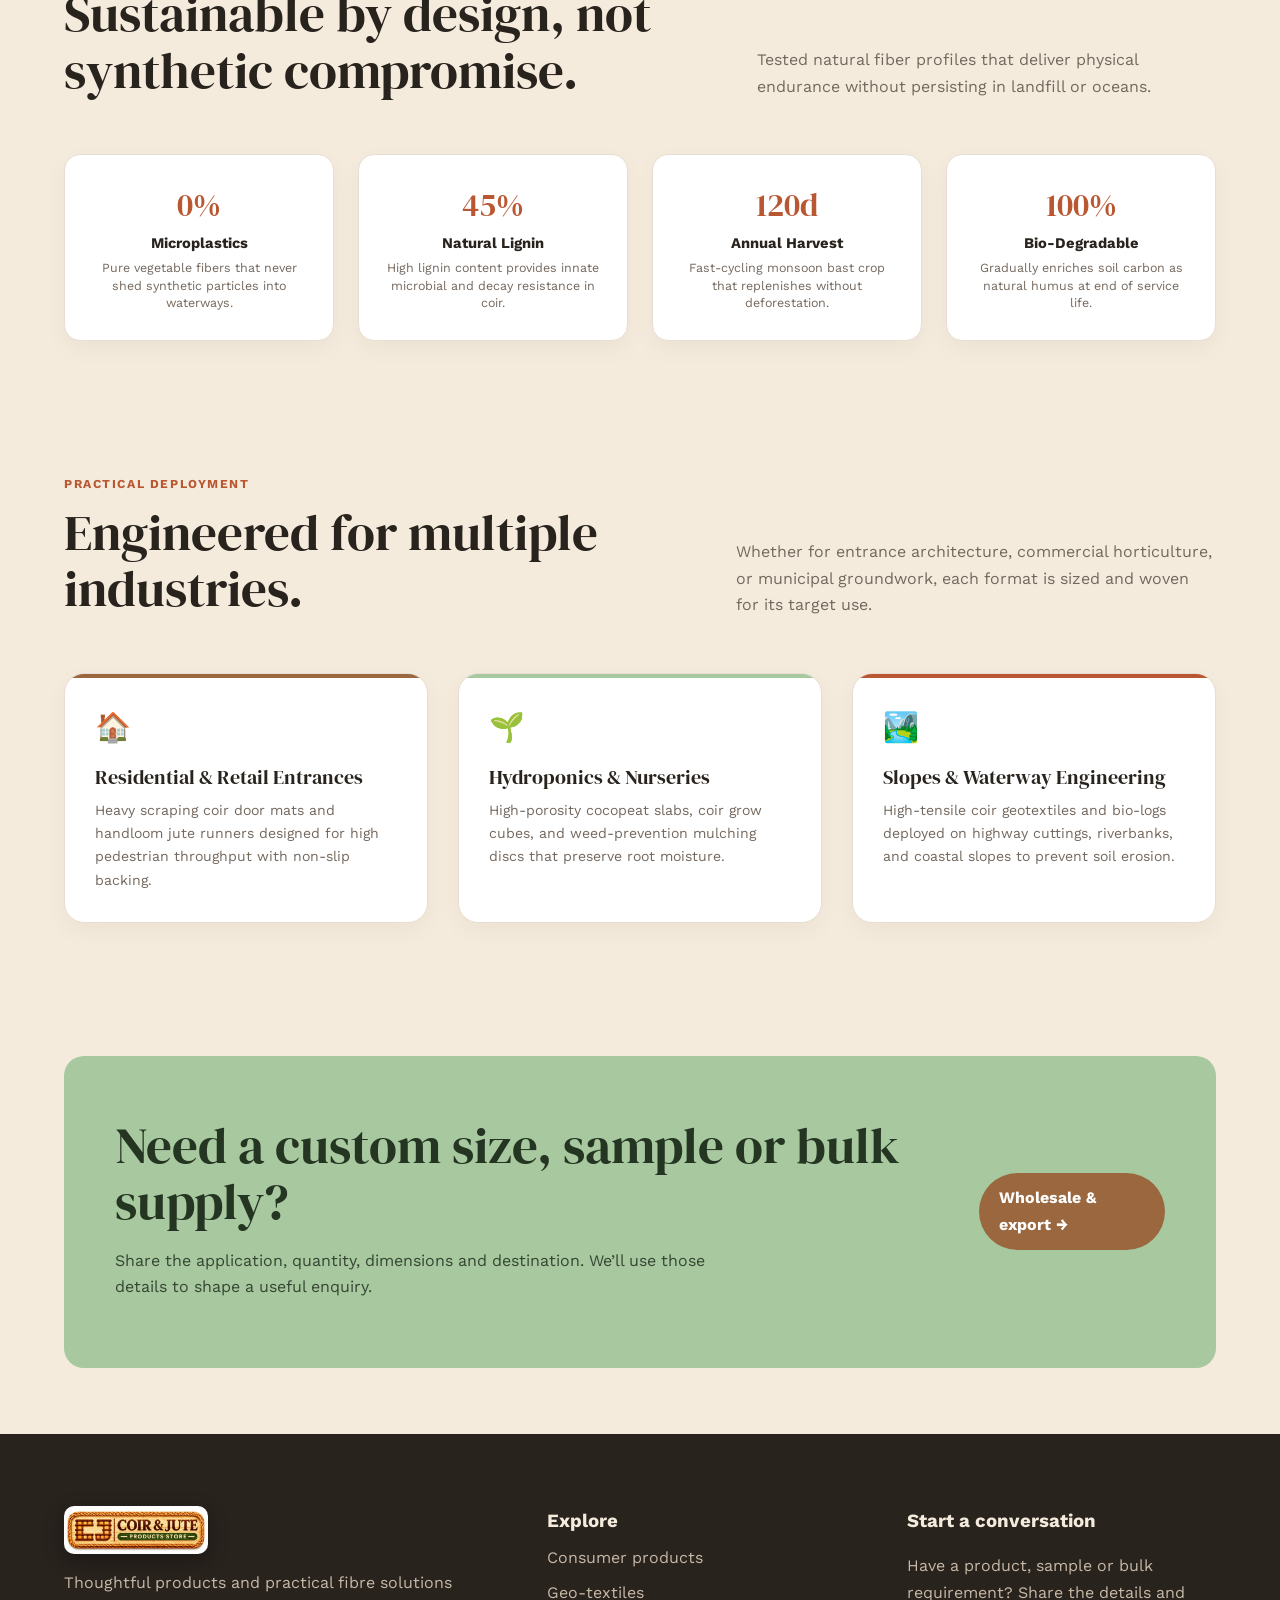
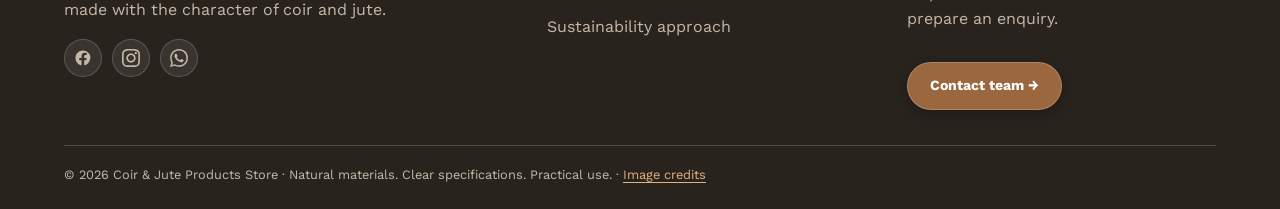
==== commit 49df7c67: "secondcommit" ====
--- a/index.html
+++ b/index.html
@@ -1,28 +1,326 @@
-<!doctype html><html lang="en" data-theme="light" dir="ltr"><head><meta charset="utf-8"><meta name="viewport" content="width=device-width,initial-scale=1"><meta name="description" content="Coir and jute natural fibre products, home goods and geo-textile solutions."><title>Natural Fibre Living | Coir & Jute</title><link rel="icon" type="image/png" href="assets/favicon.png"><link rel="apple-touch-icon" href="assets/favicon.png"><link rel="stylesheet" href="assets/styles.css"></head><body><header class="site-header"><div class="container nav-wrap"><a class="brand" href="index.html" aria-label="Coir & Jute Products Store - Home"><img class="brand-logo" src="assets/logo.jpg" alt="Coir & Jute Products Store" width="1024" height="341"></a><nav class="nav-links"><div class="nav-items"><a class="active" href="index.html">Home</a><a class="" href="home-2.html">Home 2</a><a class="" href="about.html">About</a><a class="" href="products.html">Products</a><a class="" href="geo-textiles.html">Geo-Textiles</a><a class="" href="contact.html">Contact</a></div><div class="nav-tools"><button class="tool" data-theme-toggle aria-label="Toggle theme" title="Toggle theme">☾</button><button class="tool" data-dir-toggle aria-label="Toggle text direction" title="Toggle text direction">RTL</button><a class="btn btn-primary nav-cta" href="contact.html">Reach Us</a></div></nav><button class="menu-toggle" aria-label="Toggle menu">☰</button></div></header><main><section class="hero hero-index hx-arch">
-  <div class="hero-bg-pattern hero-pattern-weave" aria-hidden="true"></div>
-  <div class="container hero-grid">
-    <div class="hero-content">
-      <div class="eyebrow"><span class="eyebrow-dot"></span> Naturally useful • Thoughtfully made</div>
-      <h1 class="display">Bring home the <span>texture</span> of nature.</h1>
-      <p class="lead">Discover coir and jute essentials for welcoming entrances, considered interiors and greener growing spaces. Explore natural-fibre products with practical details that help you choose well.</p>
-      <div class="hero-actions">
-        <a class="btn btn-primary" href="products.html">Explore products →</a>
-        <a class="btn btn-outline" href="about.html">Our materials</a>
-      </div>
-      <div class="pills">
-        <span class="pill">Coir fibre</span>
-        <span class="pill">Jute weave</span>
-        <span class="pill">Everyday utility</span>
-      </div>
+<!doctype html>
+<html lang="en" data-theme="light" dir="ltr">
+
+<head>
+  <meta charset="utf-8">
+  <meta name="viewport" content="width=device-width,initial-scale=1">
+  <meta name="description" content="Coir and jute natural fibre products, home goods and geo-textile solutions.">
+  <title>Coir &amp; Jute Products Store | Natural Door Mats, Jute Rugs &amp; Garden Supplies</title>
+  <link rel="icon" type="image/png" href="assets/favicon.png">
+  <link rel="apple-touch-icon" href="assets/favicon.png">
+  <link rel="stylesheet" href="assets/styles.css">
+</head>
+
+<body>
+  <header class="site-header">
+    <div class="container nav-wrap"><a class="brand" href="index.html"
+        aria-label="Coir & Jute Products Store - Home"><img class="brand-logo" src="assets/logo.jpg"
+          alt="Coir & Jute Products Store" width="144" height="48"></a>
+      <nav class="nav-links">
+        <div class="nav-items"><a class="active" href="index.html">Home</a><a class="" href="home-2.html">Home 2</a><a
+            class="" href="about.html">About</a><a class="" href="products.html">Products</a><a class=""
+            href="geo-textiles.html">Geo-Textiles</a><a class="" href="contact.html">Contact</a></div>
+        <div class="nav-tools"><button class="tool" data-theme-toggle aria-label="Toggle theme"
+            title="Toggle theme">☾</button><button class="tool" data-dir-toggle aria-label="Toggle text direction"
+            title="Toggle text direction">RTL</button><a class="btn btn-primary nav-cta" href="contact.html">Reach
+            Us</a></div>
+      </nav><button class="menu-toggle" aria-label="Toggle menu">☰</button>
     </div>
-    <div class="hero-visual">
-      <span class="arch-disc" aria-hidden="true"></span>
-      <figure class="photo-frame hero-photo cap arch">
-        <img src="assets/images/index-hero.jpg" alt="Natural coir doormats woven from coconut fibre" fetchpriority="high" decoding="async">
-        <figcaption><strong>Earthy by nature.</strong><span>Fibre, form and function for everyday spaces.</span></figcaption>
-      </figure>
-      <span class="photo-chip chip-a"><span class="ico">🌿</span><span><b>100% Natural Husk</b><small>Renewable coconut fibre</small></span></span>
-      <span class="photo-chip chip-b"><span class="ico">✨</span><span><b>Zero Plastic Blend</b><small>Pure vegetable bast weave</small></span></span>
+  </header>
+  <main>
+    <section class="hero hero-index hx-arch">
+      <div class="hero-bg-pattern hero-pattern-weave" aria-hidden="true"></div>
+      <div class="container hero-grid">
+        <div class="hero-content">
+          <div class="eyebrow"><span class="eyebrow-dot"></span> 100% Natural Coir &amp; Jute Products Store</div>
+          <h1 class="display">Natural Coir Mats, Jute Rugs &amp; <span>Fibre Products.</span></h1>
+          <p class="lead">Shop handcrafted coconut coir door mats, golden jute area rugs, reusable tote bags, and
+            organic gardening supplies. 100% plastic-free, plant-based products made for welcoming homes and greener
+            gardens.</p>
+          <div class="hero-actions">
+            <a class="btn btn-primary" href="products.html">Explore products →</a>
+            <a class="btn btn-outline" href="home-2.html">Wholesale supply</a>
+            </div>
+            <div class="pills">
+            <span class="pill">Coir Door Mats</span>
+            <span class="pill">Jute Rugs &amp; Decor</span>
+            <span class="pill">Eco Totes &amp; Bags</span>
+            <span class="pill">Garden Grow Bags</span>
+            </div>
+            </div>
+            <div class="hero-visual">
+              <span class="arch-disc" aria-hidden="true"></span>
+              <figure class="photo-frame hero-photo cap arch">
+            <img src="assets/images/index-hero.jpg" alt="Natural coir doormats woven from coconut fibre" fetchpriority="high"
+              decoding="async">
+            <figcaption><strong>Natural Coir &amp; Jute.</strong><span>Door mats, woven rugs, totes, and garden
+                supplies.</span></figcaption>
+            </figure>
+            <span class="photo-chip chip-a"><span class="ico">🌿</span><span><b>100% Natural Husk</b><small>Pure coconut
+                  coir fibre</small></span></span>
+            <span class="photo-chip chip-b"><span class="ico">✨</span><span><b>Zero Plastic</b><small>Natural vegetable
+                  weave</small></span></span>
+            </div>
+            </div>
+            </section>
+            <div class="trust">
+              <div class="container"><span>Natural fibre focus</span><span>Product details that matter</span><span>Home, garden
+                  & industry</span><span>Bulk enquiries welcome</span></div>
+            </div>
+            
+            <!-- SECTION 1: Material Distinction Matrix -->
+            <section class="section">
+              <div class="container">
+                <div class="section-head">
+                  <div>
+                    <div class="eyebrow">Botanical Structure</div>
+                    <h2 class="display">Two distinct fibres. Precise functions.</h2>
+                  </div>
+                  <p>Coir and jute perform differently because their plant biology is fundamentally distinct. Choose by
+                    environment and mechanical demands.</p>
+                </div>
+                <div class="compare-grid">
+                  <div class="compare-card">
+                    <span class="compare-badge">Coconut Husk Bast</span>
+                    <h3>Coir Fibre</h3>
+                    <p>Thick, resilient fiber extracted from the fibrous outer husk of the coconut. Exceptionally high in lignin
+                      content.</p>
+                    <ul class="compare-list">
+                      <li><strong>High abrasion resistance:</strong> Withstands heavy daily footfall and severe grit scraping.
+                      </li>
+                      <li><strong>Moisture & rot tolerance:</strong> Retains structural integrity when exposed to water and damp
+                        ground.</li>
+                      <li><strong>Coarse tensile strength:</strong> Optimal for heavy entrance mats and erosion control geomesh.
+                      </li>
+                    </ul>
+                  </div>
+                  <div class="compare-card">
+                    <span class="compare-badge">Corchorus Stem Bast</span>
+                    <h3>Golden Jute</h3>
+                    <p>Soft, lustrous plant fiber spun into fine or heavy yarns. Cellulose-rich with silky natural luster and
+                      pliable drape.</p>
+                    <ul class="compare-list">
+                      <li><strong>High tensile modulus:</strong> Strong vertical load bearing with very low elongation.</li>
+                      <li><strong>Breathable weave:</strong> Natural airflow prevents condensation in packaging and decor.</li>
+                      <li><strong>Biodegradable softness:</strong> Gentle touch suitable for totes, rugs, and interior decor.
+                      </li>
+                    </ul>
+                  </div>
+                </div>
+              </div>
+            </section>
+            
+            <!-- SECTION 2: Find Your Fit Cards -->
+            <section class="section">
+              <div class="container">
+                <div class="section-head">
+                  <div>
+                    <div class="eyebrow">Find your fit</div>
+                    <h2 class="display">Made for different ways of living.</h2>
+                  </div>
+                  <p>From a durable doorstep welcome to a landscape restoration project, start with the intended use and compare
+                    the right material and format.</p>
+                </div>
+                <div class="grid-3">
+                  <article class="card">
+                    <div class="card-photo"><img src="assets/images/index-entrance-mats.jpg"
+                        alt="Stack of natural coir entrance mats" loading="lazy" decoding="async"></div>
+                    <div class="card-pad">
+                      <span class="tag">Home & entry</span>
+                      <h3>Coir entrance mats</h3>
+                      <p>Textured natural-fibre mats for doorways, thresholds and everyday use.</p>
+                      <a class="text-link" href="products.html">View home products →</a>
+                    </div>
+                  </article>
+                  <article class="card">
+                    <div class="card-photo"><img src="assets/images/index-jute-bags.jpg" alt="Handmade natural jute bag"
+                        loading="lazy" decoding="async" style="object-position:center 40%"></div>
+                    <div class="card-pad">
+                      <span class="tag">Carry & store</span>
+                      <h3>Jute bags & decor</h3>
+                      <p>Simple woven forms for shopping, storage and relaxed interiors.</p>
+                      <a class="text-link" href="products.html">Explore jute range →</a>
+                    </div>
+                  </article>
+                  <article class="card">
+                    <div class="card-photo"><img src="assets/images/index-garden.jpg"
+                        alt="Coir seedling trays for gardening and nurseries" loading="lazy" decoding="async"></div>
+                    <div class="card-pad">
+                      <span class="tag">Grow & landscape</span>
+                      <h3>Garden fibre solutions</h3>
+                      <p>Grow bags, coir formats and geo-textile options for outdoor applications.</p>
+                      <a class="text-link" href="geo-textiles.html">Explore applications →</a>
+                    </div>
+                  </article>
+                </div>
+              </div>
+            </section>
+            
+            <!-- SECTION 3: Craft & Material Heritage -->
+            <section class="section">
+              <div class="container split">
+                <figure class="photo-frame split-photo cap">
+                  <img src="assets/images/index-coir-making.jpg" alt="Artisans making coir yarn by hand in Kerala" loading="lazy"
+                    decoding="async">
+                  <figcaption><strong>Made by skilled hands</strong><span>Traditional coir making, Kerala</span></figcaption>
+                </figure>
+        <div>
+          <div class="eyebrow">Know what you are choosing</div>
+          <h2 class="display">Material matters. So do the details.</h2>
+          <p class="lead">We organise product information around fibre composition, dimensions, weave, finish, care and
+            intended application.</p>
+          <div class="feature-list">
+            <div class="feature">
+              <div class="feature-icon">01</div>
+              <div><b>Choose by use</b>
+                <p>Home entrance, garden, packaging or civil engineering.</p>
+              </div>
+            </div>
+            <div class="feature">
+              <div class="feature-icon">02</div>
+              <div><b>Compare specifications</b>
+                <p>Look for SKU-specific dimensions and technical data where available.</p>
+              </div>
+            </div>
+            <div class="feature">
+              <div class="feature-icon">03</div>
+              <div><b>Ask about volume</b>
+                <p>Discuss custom sizes, samples and wholesale requirements.</p>
+              </div>
+            </div>
+          </div>
+          <a class="btn btn-rust" href="contact.html">Discuss your requirement</a>
+        </div>
+        </div>
+        </section>
+        
+        <!-- SECTION 4: Ecological Advantage Metric Strip -->
+        <section class="section">
+          <div class="container">
+            <div class="section-head">
+              <div>
+                <div class="eyebrow">Pure Botanical Performance</div>
+                <h2 class="display">Sustainable by design, not synthetic compromise.</h2>
+              </div>
+              <p>Tested natural fiber profiles that deliver physical endurance without persisting in landfill or oceans.</p>
+            </div>
+            <div class="metric-strip-grid">
+              <div class="metric-box">
+                <span class="metric-box-num">0%</span>
+                <strong>Microplastics</strong>
+                <p>Pure vegetable fibers that never shed synthetic particles into waterways.</p>
+              </div>
+              <div class="metric-box">
+                <span class="metric-box-num">45%</span>
+                <strong>Natural Lignin</strong>
+                <p>High lignin content provides innate microbial and decay resistance in coir.</p>
+              </div>
+              <div class="metric-box">
+                <span class="metric-box-num">120d</span>
+                <strong>Annual Harvest</strong>
+                <p>Fast-cycling monsoon bast crop that replenishes without deforestation.</p>
+              </div>
+              <div class="metric-box">
+                <span class="metric-box-num">100%</span>
+                <strong>Bio-Degradable</strong>
+                <p>Gradually enriches soil carbon as natural humus at end of service life.</p>
+              </div>
+            </div>
+          </div>
+        </section>
+        
+        <!-- SECTION 5: Domain Applications -->
+        <section class="section">
+          <div class="container">
+            <div class="section-head">
+              <div>
+                <div class="eyebrow">Practical Deployment</div>
+                <h2 class="display">Engineered for multiple industries.</h2>
+              </div>
+              <p>Whether for entrance architecture, commercial horticulture, or municipal groundwork, each format is sized
+                and woven for its target use.</p>
+            </div>
+            <div class="domain-grid">
+              <div class="domain-card">
+                <span class="domain-icon">🏠</span>
+                <h3>Residential & Retail Entrances</h3>
+                <p>Heavy scraping coir door mats and handloom jute runners designed for high pedestrian throughput with
+                  non-slip backing.</p>
+              </div>
+              <div class="domain-card">
+                <span class="domain-icon">🌱</span>
+                <h3>Hydroponics & Nurseries</h3>
+                <p>High-porosity cocopeat slabs, coir grow cubes, and weed-prevention mulching discs that preserve root
+                  moisture.</p>
+              </div>
+              <div class="domain-card">
+                <span class="domain-icon">🏞️</span>
+                <h3>Slopes & Waterway Engineering</h3>
+                <p>High-tensile coir geotextiles and bio-logs deployed on highway cuttings, riverbanks, and coastal slopes
+                  to prevent soil erosion.</p>
+              </div>
+            </div>
+          </div>
+        </section>
+        
+        <!-- SECTION 6: Custom Specifications & Supply Banner -->
+        <section class="section">
+          <div class="container">
+            <div class="banner">
+              <div>
+                <h2 class="display">Need a custom size, sample or bulk supply?</h2>
+                <p>Share the application, quantity, dimensions and destination. We’ll use those details to shape a useful
+                  enquiry.</p>
+              </div>
+              <a class="btn btn-primary" href="home-2.html">Wholesale & export →</a>
+            </div>
+          </div>
+        </section>
+        </main>
+        <footer class="footer">
+          <div class="container">
+            <div class="footer-grid">
+              <div><a class="brand" href="index.html" aria-label="Coir &amp; Jute Products Store - Home"><img class="brand-logo"
+                    src="assets/logo.jpg" alt="Coir &amp; Jute Products Store" width="144" height="48"></a>
+                <p>Thoughtful products and practical fibre solutions made with the character of coir and jute.</p>
+                <div class="footer-socials" aria-label="Social media channels"><a class="social-icon-btn"
+                    href="https://facebook.com" target="_blank" rel="noopener noreferrer" aria-label="Facebook"><svg width="18"
+                      height="18" viewBox="0 0 24 24" fill="currentColor" aria-hidden="true">
+                      <path
+                        d="M22 12c0-5.52-4.48-10-10-10S2 6.48 2 12c0 4.84 3.44 8.87 8 9.8V15H7v-3h3V9.5C10 6.46 11.82 5 14.45 5c1.26 0 2.55.22 2.55.22v2.8h-1.44c-1.5 0-1.96.93-1.96 1.89V12h3.15l-.5 3h-2.65v6.8c4.56-.93 8-4.96 8-9.8z" />
+                    </svg></a><a class="social-icon-btn" href="https://instagram.com" target="_blank" rel="noopener noreferrer"
+                    aria-label="Instagram"><svg width="18" height="18" viewBox="0 0 24 24" fill="currentColor"
+                      aria-hidden="true">
+                      <path
+                        d="M12 2.163c3.204 0 3.584.012 4.85.07 3.252.148 4.771 1.691 4.919 4.919.058 1.265.069 1.645.069 4.849 0 3.205-.012 3.584-.069 4.849-.149 3.225-1.664 4.771-4.919 4.919-1.266.058-1.644.07-4.85.07-3.204 0-3.584-.012-4.849-.07-3.26-.149-4.771-1.699-4.919-4.92-.058-1.265-.07-1.644-.07-4.849 0-3.204.013-3.583.07-4.849.149-3.227 1.664-4.771 4.919-4.919 1.266-.057 1.645-.069 4.849-.069zm0-2.163c-3.259 0-3.667.014-4.947.072-4.358.2-6.78 2.618-6.98 6.98-.059 1.281-.073 1.689-.073 4.948 0 3.259.014 3.668.072 4.948.2 4.358 2.618 6.78 6.98 6.98 1.281.058 1.689.072 4.948.072 3.259 0 3.668-.014 4.948-.072 4.354-.2 6.782-2.618 6.979-6.98.059-1.28.073-1.689.073-4.948 0-3.259-.014-3.667-.072-4.947-.196-4.354-2.617-6.78-6.979-6.98-1.281-.059-1.69-.073-4.949-.073zm0 5.838c-3.403 0-6.162 2.759-6.162 6.162s2.759 6.163 6.162 6.163 6.162-2.759 6.162-6.163c0-3.403-2.759-6.162-6.162-6.162zm0 10.162c-2.209 0-4-1.79-4-4 0-2.209 1.791-4 4-4s4 1.791 4 4c0 2.21-1.791 4-4 4zm6.406-11.845c-.796 0-1.441.645-1.441 1.44s.645 1.44 1.441 1.44c.795 0 1.439-.645 1.439-1.44s-.644-1.44-1.439-1.44z" />
+                    </svg></a><a class="social-icon-btn" href="https://whatsapp.com" target="_blank" rel="noopener noreferrer"
+                    aria-label="WhatsApp"><svg width="18" height="18" viewBox="0 0 24 24" fill="currentColor"
+                      aria-hidden="true">
+                      <path
+                        d="M.057 24l1.687-6.163c-1.041-1.804-1.588-3.849-1.587-5.946.003-6.556 5.338-11.891 11.893-11.891 3.181.001 6.167 1.24 8.413 3.488 2.245 2.248 3.481 5.236 3.48 8.414-.003 6.557-5.338 11.892-11.893 11.892-1.99-.001-3.951-.5-5.688-1.448l-6.305 1.654zm6.597-3.807c1.676.995 3.276 1.591 5.392 1.592 5.448 0 9.886-4.434 9.889-9.885.002-5.462-4.415-9.89-9.881-9.892-5.452 0-9.887 4.434-9.889 9.884-.001 2.225.651 3.891 1.746 5.634l-.999 3.648 3.742-.981zm11.387-5.464c-.074-.124-.272-.198-.57-.347-.297-.149-1.758-.868-2.031-.967-.272-.099-.47-.149-.669.149-.198.297-.768.967-.941 1.165-.173.198-.347.223-.644.074-.297-.149-1.255-.462-2.39-1.475-.883-.788-1.48-1.761-1.653-2.059-.173-.297-.018-.458.13-.606.134-.133.297-.347.446-.521.151-.172.2-.296.3-.495.099-.198.05-.372-.025-.521-.075-.148-.669-1.611-.916-2.206-.242-.579-.487-.501-.669-.51l-.57-.01c-.198 0-.52.074-.792.372s-1.04 1.016-1.04 2.479 1.065 2.876 1.213 3.074c.149.198 2.095 3.2 5.076 4.487.709.306 1.263.489 1.694.626.712.226 1.36.194 1.872.118.571-.085 1.758-.719 2.006-1.413.248-.695.248-1.29.173-1.414z" />
+                    </svg></a></div>
+              </div>
+              <div>
+                <h3>Explore</h3>
+                <div class="footer-links"><a href="products.html">Consumer products</a><a
+                    href="geo-textiles.html">Geo-textiles</a><a href="about.html#sustainability">Sustainability approach</a>
+                </div>
+              </div>
+              <div>
+                <h3>Start a conversation</h3>
+                <p>Have a product, sample or bulk requirement? Share the details and prepare an enquiry.</p><a
+                  class="btn btn-primary footer-cta-btn" href="contact.html">Contact team →</a>
+              </div>
+            </div>
+      <div class="footer-bottom">© <span data-year></span> Coir &amp; Jute Products Store · Natural materials. Clear
+        specifications. Practical use. · <a href="credits.html">Image credits</a></div>
     </div>
-  </div>
-</section><div class="trust"><div class="container"><span>Natural fibre focus</span><span>Product details that matter</span><span>Home, garden & industry</span><span>Bulk enquiries welcome</span></div></div><section class="section"><div class="container"><div class="section-head"><div><div class="eyebrow">Find your fit</div><h2 class="display">Made for different ways of living.</h2></div><p>From a durable doorstep welcome to a landscape restoration project, start with the intended use and compare the right material and format.</p></div><div class="grid-3"><article class="card"><div class="card-photo"><img src="assets/images/index-entrance-mats.jpg" alt="Stack of natural coir entrance mats" loading="lazy" decoding="async"></div><div class="card-pad"><span class="tag">Home & entry</span><h3>Coir entrance mats</h3><p>Textured natural-fibre mats for doorways, thresholds and everyday use.</p><a class="text-link" href="products.html">View home products →</a></div></article><article class="card"><div class="card-photo"><img src="assets/images/index-jute-bags.jpg" alt="Handmade natural jute bag" loading="lazy" decoding="async" style="object-position:center 40%"></div><div class="card-pad"><span class="tag">Carry & store</span><h3>Jute bags & decor</h3><p>Simple woven forms for shopping, storage and relaxed interiors.</p><a class="text-link" href="products.html">Explore jute range →</a></div></article><article class="card"><div class="card-photo"><img src="assets/images/index-garden.jpg" alt="Coir seedling trays for gardening and nurseries" loading="lazy" decoding="async"></div><div class="card-pad"><span class="tag">Grow & landscape</span><h3>Garden fibre solutions</h3><p>Grow bags, coir formats and geo-textile options for outdoor applications.</p><a class="text-link" href="geo-textiles.html">Explore applications →</a></div></article></div></div></section><section class="section"><div class="container split"><figure class="photo-frame split-photo cap"><img src="assets/images/index-coir-making.jpg" alt="Artisans making coir yarn by hand in Kerala" loading="lazy" decoding="async"><figcaption><strong>Made by skilled hands</strong><span>Traditional coir making, Kerala</span></figcaption></figure><div><div class="eyebrow">Know what you are choosing</div><h2 class="display">Material matters. So do the details.</h2><p class="lead">We organise product information around fibre composition, dimensions, weave, finish, care and intended application.</p><div class="feature-list"><div class="feature"><div class="feature-icon">01</div><div><b>Choose by use</b><p>Home entrance, garden, packaging or civil engineering.</p></div></div><div class="feature"><div class="feature-icon">02</div><div><b>Compare specifications</b><p>Look for SKU-specific dimensions and technical data where available.</p></div></div><div class="feature"><div class="feature-icon">03</div><div><b>Ask about volume</b><p>Discuss custom sizes, samples and wholesale requirements.</p></div></div></div><a class="btn btn-rust" href="contact.html">Discuss your requirement</a></div></div></section><section class="section"><div class="container"><div class="banner"><div><h2 class="display">Need a custom size, sample or bulk supply?</h2><p>Share the application, quantity, dimensions and destination. We’ll use those details to shape a useful enquiry.</p></div><a class="btn btn-primary" href="home-2.html">Wholesale & export →</a></div></div></section></main><footer class="footer"><div class="container"><div class="footer-grid"><div><a class="brand" href="index.html" aria-label="Coir & Jute Products Store - Home"><img class="brand-logo" src="assets/logo.jpg" alt="Coir & Jute Products Store" width="1024" height="341"></a><p>Thoughtful products and practical fibre solutions made with the character of coir and jute.</p></div><div><h3>Explore</h3><div class="footer-links"><a href="products.html">Consumer products</a><a href="geo-textiles.html">Geo-textiles</a><a href="about.html#sustainability">Sustainability approach</a><a href="home-2.html">Wholesale & export</a></div></div><div><h3>Start a conversation</h3><p>Have a product, sample or bulk requirement? Share the details and prepare an enquiry.</p><a class="text-link" href="contact.html">Contact the team →</a></div></div><div class="footer-bottom">© <span data-year></span> Coir & Jute Products Store · Natural materials. Clear specifications. Practical use. · <a href="credits.html">Image credits</a></div></div></footer><script src="assets/app.js"></script></body></html>+  </footer>
+  <script src="assets/app.js"></script><button class="back-to-top" id="back-to-top" type="button" aria-label="Back to top"
+    title="Back to top"><svg width="20" height="20" viewBox="0 0 24 24" fill="none" stroke="currentColor"
+      stroke-width="2.5" stroke-linecap="round" stroke-linejoin="round" aria-hidden="true">
+      <polyline points="18 15 12 9 6 15"></polyline>
+    </svg></button>
+  </body>
+  
+  </html>
--- a/assets/styles.css
+++ b/assets/styles.css
@@ -1,23 +1,22 @@
 @import url('https://fonts.googleapis.com/css2?family=DM+Serif+Display&family=Work+Sans:wght@400;500;600;700&display=swap');
 :root{--kraft:#9A673F;--rust:#B95732;--sage:#A8C8A0;--cream:#F4EBDD;--white:#fff;--ink:#29231E;--muted:#74685e;--line:#e8ddd0;--surface:#fff;--soft:#f8f4ed;--shadow:0 18px 50px #34251817;--radius:20px;--header-h:76px} [data-theme=dark]{--cream:#211d19;--white:#29231e;--ink:#f7f0e7;--muted:#c2b4a5;--line:#514337;--surface:#302820;--soft:#27221d;--shadow:0 18px 50px #0004}
-*{box-sizing:border-box}html{scroll-behavior:smooth}body{margin:0;background:var(--cream);color:var(--ink);font:16px/1.65 'Work Sans',sans-serif}a{color:inherit;text-decoration:none}button,input,select,textarea{font:inherit}button,.btn{cursor:pointer;border:0;border-radius:99px;padding:12px 20px;font-weight:700;display:inline-flex;align-items:center;gap:8px}.btn-primary{background:var(--kraft);color:#fff}.btn-rust{background:var(--rust);color:#fff}.btn-outline{border:1px solid var(--kraft);color:var(--ink);background:transparent}.container{width:min(1160px,calc(100% - 40px));margin:auto}.eyebrow,.tag{color:var(--rust);font-size:.76rem;font-weight:700;letter-spacing:.13em;text-transform:uppercase}.display{font:400 clamp(2rem,4vw,3.5rem)/1.1 'DM Serif Display',serif;margin:10px 0 18px}.display span{color:var(--kraft)}h1.display{font-size:clamp(2.8rem,6vw,5.4rem)}h3{margin:0 0 8px}.lead{font-size:1.08rem;color:var(--muted);max-width:690px}.muted,p{color:var(--muted)}.section{padding:82px 0}.section-head{display:flex;justify-content:space-between;align-items:end;gap:28px;margin-bottom:30px}.section-head p{max-width:480px}.site-header{position:sticky;top:0;z-index:9;background:color-mix(in srgb,var(--cream) 93%,transparent);backdrop-filter:blur(14px);border-bottom:1px solid var(--line)}.nav-wrap{height:76px;display:flex;justify-content:space-between;align-items:center;gap:16px}.brand{display:flex;align-items:center;gap:10px;font-weight:700;letter-spacing:.05em}.brand small{display:block;font-size:.6rem;color:var(--muted);letter-spacing:.15em}.brand-mark{width:40px;height:40px;background:var(--kraft);color:white;border-radius:50% 50% 50% 10%;display:grid;place-items:center;font-size:23px}.nav-links{display:flex;gap:19px;font-size:.88rem;font-weight:600}.nav-links a.active,.nav-links a:hover{color:var(--rust)}.nav-tools{display:flex;gap:8px;align-items:center}.tool,.menu-toggle{background:var(--soft);color:var(--ink);border:1px solid var(--line);border-radius:99px;font-weight:700;display:inline-flex;align-items:center;justify-content:center;height:38px;box-sizing:border-box;cursor:pointer;transition:all .2s ease}.tool:hover{border-color:var(--kraft);color:var(--rust)}.tool[data-theme-toggle]{width:38px;padding:0;font-size:1.05rem;line-height:1}.tool[data-dir-toggle]{padding:0 12px;font-size:.78rem;letter-spacing:.04em}.nav-cta{height:38px;padding:0 18px;font-size:.82rem;font-weight:700;border-radius:99px;background:var(--kraft);color:#fff!important;display:inline-flex;align-items:center;justify-content:center;white-space:nowrap;transition:all .2s ease;box-shadow:0 3px 10px #34251817;text-decoration:none}.nav-cta:hover{background:var(--rust);transform:translateY(-1px);box-shadow:0 6px 16px #34251824}.menu-toggle{display:none;width:38px;font-size:1.15rem}.hero,.home2{min-height:calc(100vh - var(--header-h,76px));min-height:calc(100dvh - var(--header-h,76px));display:flex;align-items:center;padding:clamp(28px,4vh,54px) 0;box-sizing:border-box;position:relative}.hero > .container,.home2 > .container{width:min(1160px,calc(100% - 40px))}.hero-grid,.split{display:grid;grid-template-columns:1.12fr 0.88fr;gap:clamp(30px,4vw,50px);align-items:center;width:100%}.hero h1.display,.home2 h1.display{font-size:clamp(2.15rem,4vw,3.6rem);line-height:1.12;margin:8px 0 14px}.hero .lead,.home2 .lead{font-size:clamp(.98rem,1.15vw,1.06rem);line-height:1.6;margin:0 0 18px}.hero-art,.visual{min-height:clamp(330px,46vh,450px);border-radius:44% 44% 20px 20px;position:relative;overflow:hidden;background:linear-gradient(140deg,#c49b73,#765139 60%,#3c4e35);box-shadow:var(--shadow)}.hero-art:before{content:'';position:absolute;width:220px;height:220px;border:18px solid #e7d4b5;border-radius:50%;right:15%;top:16%;box-shadow:inset 0 0 0 7px #76513955}.hero-art:after{content:'';position:absolute;width:125px;height:220px;background:linear-gradient(135deg,#9bb18a,#314d34);border-radius:100% 0 100% 0;left:15%;top:22%;transform:rotate(28deg)}.art-label{position:absolute;bottom:25px;left:25px;color:white;z-index:2}.art-label strong{display:block;font:2rem 'DM Serif Display'}.hero-actions,.pills,.filters{display:flex;gap:10px;flex-wrap:wrap;margin-top:25px}.pill{border:1px solid var(--line);border-radius:99px;padding:7px 12px;background:var(--surface);font-size:.8rem;color:var(--muted)}.trust{background:var(--ink);color:var(--cream);padding:18px}.trust .container{display:flex;justify-content:space-between;gap:15px;flex-wrap:wrap}.trust span:before{content:'✳ ';color:var(--sage)}.grid-3{display:grid;grid-template-columns:repeat(3,1fr);gap:20px}.grid-2{display:grid;grid-template-columns:repeat(2,1fr);gap:20px}.card{background:var(--surface);border:1px solid var(--line);border-radius:var(--radius);overflow:hidden;box-shadow:0 8px 28px #3425180a}.card-pad{padding:23px}.product-art{height:205px;display:grid;place-items:center;background:linear-gradient(140deg,#e7d4b8,#a27b5c)}.product-art:after{content:'';position:absolute}.shape{width:140px;height:140px;border:14px solid #9a673f;border-radius:50%;box-shadow:inset 0 0 0 5px #e8cda9,0 15px 24px #51341f33}.bag .shape{width:110px;height:125px;border-radius:14px 14px 28px 28px}.garden{background:linear-gradient(140deg,#c4d0ad,#687b51)}.garden .shape{border-radius:18px 18px 40px 40px}.net .shape{width:180px;height:120px;border:8px dashed #8a603f;border-radius:8px}.tag{display:block;margin-bottom:7px}.card p{margin:8px 0 14px}.text-link{color:var(--rust);font-weight:700;font-size:.9rem}.visual{border-radius:20px;min-height:350px}.feature-list{display:grid;gap:15px;margin:22px 0}.feature{display:flex;gap:13px}.feature-icon{width:38px;height:38px;flex:none;border-radius:12px;background:var(--sage);color:#243522;display:grid;place-items:center;font-weight:700}.feature p{margin:3px 0;font-size:.9rem}.banner{background:var(--sage);color:#243522;padding:38px;border-radius:20px;display:flex;align-items:center;justify-content:space-between;gap:25px}.banner p{color:#344631;max-width:600px}.page-hero{padding:clamp(44px,6vh,64px) 0 clamp(32px,4.5vh,46px);background:linear-gradient(125deg,var(--soft) 0%,var(--cream) 100%);border-bottom:1px solid var(--line)}.page-hero .display{font-size:clamp(2.1rem,3.8vw,3.2rem);line-height:1.15;margin:8px 0 12px}.page-hero .lead{font-size:clamp(.98rem,1.15vw,1.06rem);line-height:1.6;margin:0;max-width:720px}.filters button{background:var(--surface);color:var(--ink);border:1px solid var(--line)}.filters button.active{background:var(--kraft);color:white}.spec-table{width:100%;border-collapse:collapse;background:var(--surface);border-radius:14px;overflow:hidden}.spec-table th,.spec-table td{text-align:left;padding:13px 15px;border-bottom:1px solid var(--line)}.spec-table th{background:var(--soft)}.spec-table td{color:var(--muted);font-size:.9rem}.notice{padding:15px 18px;background:var(--soft);border-left:4px solid var(--rust);border-radius:0 12px 12px 0;color:var(--muted);font-size:.9rem}.field{display:grid;gap:6px;margin-bottom:14px}.field label{font-weight:700;font-size:.84rem}.field input,.field select,.field textarea{padding:12px;border:1px solid var(--line);border-radius:11px;background:var(--surface);color:var(--ink);width:100%}.field textarea{min-height:110px}.form-grid{display:grid;grid-template-columns:1fr 1fr;gap:0 14px}.full{grid-column:1/-1}.footer{background:var(--ink);color:var(--cream);padding:50px 0 20px}.footer-grid{display:grid;grid-template-columns:1.4fr 1fr 1fr;gap:30px}.footer p,.footer a{color:#c7b9a8}.footer-links{display:grid;gap:8px}.footer-bottom{border-top:1px solid #ffffff30;margin-top:35px;padding-top:18px;font-size:.8rem;color:#c7b9a8}.home2{background:#201b17;color:#f8efe2;border-bottom:1px solid rgba(255,255,255,0.08)}.home2 .eyebrow{color:#d8a87b}.home2 .display span{color:#e5b080}.home2 .lead{color:#c9b9a7}.home2 .hero-art{background:linear-gradient(140deg,#9b6c43,#573a26 60%,#293824);box-shadow:0 18px 50px rgba(0,0,0,0.45),inset 0 0 0 1px rgba(255,255,255,0.08)}.metrics{display:flex;gap:30px;margin-top:28px}.metrics strong{display:block;color:#d8b58e;font:1.8rem 'DM Serif Display'}.metrics span{font-size:.75rem;color:#c9b9a7}.list-item{padding:17px;background:var(--surface);border:1px solid var(--line);border-radius:13px}.list-item span{display:block;color:var(--muted);font-size:.85rem}
+*{box-sizing:border-box}html{scroll-behavior:smooth}body{margin:0;background:var(--cream);color:var(--ink);font:16px/1.65 'Work Sans',sans-serif}a{color:inherit;text-decoration:none}button,input,select,textarea{font:inherit}button,.btn{cursor:pointer;border:0;border-radius:99px;padding:12px 20px;font-weight:700;display:inline-flex;align-items:center;gap:8px}.btn-primary{background:var(--kraft);color:#fff}.btn-rust{background:var(--rust);color:#fff}.btn-outline{border:1px solid var(--kraft);color:var(--ink);background:transparent}.container{width:min(1160px,calc(100% - 40px));margin:auto}.eyebrow,.tag{color:var(--rust);font-size:.76rem;font-weight:700;letter-spacing:.13em;text-transform:uppercase}.display{font:400 clamp(2rem,4vw,3.5rem)/1.1 'DM Serif Display',serif;margin:10px 0 18px}.display span{color:var(--kraft)}h1.display{font-size:clamp(2.8rem,6vw,5.4rem)}h3{margin:0 0 8px}.lead{font-size:1.08rem;color:var(--muted);max-width:690px}.muted,p{color:var(--muted)}.section{padding:82px 0}.section-head{display:flex;justify-content:space-between;align-items:end;gap:28px;margin-bottom:30px}.section-head p{max-width:480px}.site-header{position:sticky;top:0;z-index:9;background:color-mix(in srgb,var(--cream) 93%,transparent);backdrop-filter:blur(14px);border-bottom:1px solid var(--line)}.nav-wrap{height:76px;display:flex;justify-content:space-between;align-items:center;gap:16px}.brand{display:flex;align-items:center;gap:10px;font-weight:700;letter-spacing:.05em}.brand small{display:block;font-size:.6rem;color:var(--muted);letter-spacing:.15em}.brand-mark{width:40px;height:40px;background:var(--kraft);color:white;border-radius:50% 50% 50% 10%;display:grid;place-items:center;font-size:23px}.nav-links{display:flex;gap:19px;font-size:.88rem;font-weight:600}.nav-links a.active,.nav-links a:hover{color:var(--rust)}.nav-tools{display:flex;gap:8px;align-items:center}.tool,.menu-toggle{background:var(--soft);color:var(--ink);border:1px solid var(--line);border-radius:99px;font-weight:700;display:inline-flex;align-items:center;justify-content:center;height:38px;box-sizing:border-box;cursor:pointer;transition:all .2s ease}.tool:hover{border-color:var(--kraft);color:var(--rust)}.tool[data-theme-toggle]{width:38px;padding:0;font-size:1.05rem;line-height:1}.tool[data-dir-toggle]{padding:0 12px;font-size:.78rem;letter-spacing:.04em}.nav-cta{height:38px;padding:0 18px;font-size:.82rem;font-weight:700;border-radius:99px;background:var(--kraft);color:#fff!important;display:inline-flex;align-items:center;justify-content:center;white-space:nowrap;transition:all .2s ease;box-shadow:0 3px 10px #34251817;text-decoration:none}.nav-cta:hover{background:var(--rust);transform:translateY(-1px);box-shadow:0 6px 16px #34251824}.menu-toggle{display:none;width:38px;font-size:1.15rem}.hero,.home2{min-height:calc(100vh - var(--header-h,76px));min-height:calc(100dvh - var(--header-h,76px));display:flex;align-items:center;padding:clamp(28px,4vh,54px) 0;box-sizing:border-box;position:relative}.hero > .container,.home2 > .container{width:min(1160px,calc(100% - 40px))}.hero-grid,.split{display:grid;grid-template-columns:1.12fr 0.88fr;gap:clamp(30px,4vw,50px);align-items:center;width:100%}.hero h1.display,.home2 h1.display{font-size:clamp(2.15rem,4vw,3.6rem);line-height:1.12;margin:8px 0 14px}.hero .lead,.home2 .lead{font-size:clamp(.98rem,1.15vw,1.06rem);line-height:1.6;margin:0 0 18px}.hero-art,.visual{min-height:clamp(330px,46vh,450px);border-radius:44% 44% 20px 20px;position:relative;overflow:hidden;background:linear-gradient(140deg,#c49b73,#765139 60%,#3c4e35);box-shadow:var(--shadow)}.hero-art:before{content:'';position:absolute;width:220px;height:220px;border:18px solid #e7d4b5;border-radius:50%;right:15%;top:16%;box-shadow:inset 0 0 0 7px #76513955}.hero-art:after{content:'';position:absolute;width:125px;height:220px;background:linear-gradient(135deg,#9bb18a,#314d34);border-radius:100% 0 100% 0;left:15%;top:22%;transform:rotate(28deg)}.art-label{position:absolute;bottom:25px;left:25px;color:white;z-index:2}.art-label strong{display:block;font:2rem 'DM Serif Display'}.pills,.filters{display:flex;gap:10px;flex-wrap:wrap;margin-top:25px}.pill{border:1px solid var(--line);border-radius:99px;padding:7px 12px;background:var(--surface);font-size:.8rem;color:var(--muted)}.trust{background:var(--ink);color:var(--cream);padding:18px}.trust .container{display:flex;justify-content:space-between;gap:15px;flex-wrap:wrap}.trust span:before{content:'✳ ';color:var(--sage)}.grid-3{display:grid;grid-template-columns:repeat(3,1fr);gap:20px}.grid-2{display:grid;grid-template-columns:repeat(2,1fr);gap:20px}.card{background:var(--surface);border:1px solid var(--line);border-radius:var(--radius);overflow:hidden;box-shadow:0 8px 28px #3425180a}.card-pad{padding:23px}.product-art{height:205px;display:grid;place-items:center;background:linear-gradient(140deg,#e7d4b8,#a27b5c)}.product-art:after{content:'';position:absolute}.shape{width:140px;height:140px;border:14px solid #9a673f;border-radius:50%;box-shadow:inset 0 0 0 5px #e8cda9,0 15px 24px #51341f33}.bag .shape{width:110px;height:125px;border-radius:14px 14px 28px 28px}.garden{background:linear-gradient(140deg,#c4d0ad,#687b51)}.garden .shape{border-radius:18px 18px 40px 40px}.net .shape{width:180px;height:120px;border:8px dashed #8a603f;border-radius:8px}.tag{display:block;margin-bottom:7px}.card p{margin:8px 0 14px}.text-link{color:var(--rust);font-weight:700;font-size:.9rem}.visual{border-radius:20px;min-height:350px}.feature-list{display:grid;gap:15px;margin:22px 0}.feature{display:flex;gap:13px}.feature-icon{width:38px;height:38px;flex:none;border-radius:12px;background:var(--sage);color:#243522;display:grid;place-items:center;font-weight:700}.feature p{margin:3px 0;font-size:.9rem}.banner{background:var(--sage);color:#243522;padding:38px;border-radius:20px;display:flex;align-items:center;justify-content:space-between;gap:25px}.banner p{color:#344631;max-width:600px}.page-hero{padding:clamp(44px,6vh,64px) 0 clamp(32px,4.5vh,46px);background:linear-gradient(125deg,var(--soft) 0%,var(--cream) 100%);border-bottom:1px solid var(--line)}.page-hero .display{font-size:clamp(2.1rem,3.8vw,3.2rem);line-height:1.15;margin:8px 0 12px}.page-hero .lead{font-size:clamp(.98rem,1.15vw,1.06rem);line-height:1.6;margin:0;max-width:720px}.filters button{background:var(--surface);color:var(--ink);border:1px solid var(--line)}.filters button.active{background:var(--kraft);color:white}.spec-table{width:100%;border-collapse:collapse;background:var(--surface);border-radius:14px;overflow:hidden}.spec-table th,.spec-table td{text-align:left;padding:13px 15px;border-bottom:1px solid var(--line)}.spec-table th{background:var(--soft)}.spec-table td{color:var(--muted);font-size:.9rem}.notice{padding:15px 18px;background:var(--soft);border-left:4px solid var(--rust);border-radius:0 12px 12px 0;color:var(--muted);font-size:.9rem}.field{display:grid;gap:6px;margin-bottom:14px}.field label{font-weight:700;font-size:.84rem}.field input,.field select,.field textarea{padding:12px;border:1px solid var(--line);border-radius:11px;background:var(--surface);color:var(--ink);width:100%}.field textarea{min-height:110px}.form-grid{display:grid;grid-template-columns:1fr 1fr;gap:0 14px}.full{grid-column:1/-1}.footer{background:var(--ink);color:var(--cream);padding:50px 0 20px}.footer-grid{display:grid;grid-template-columns:1.4fr 1fr 1fr;gap:30px}.footer p,.footer a{color:#c7b9a8}.footer-links{display:grid;gap:8px}.footer-bottom{border-top:1px solid #ffffff30;margin-top:35px;padding-top:18px;font-size:.8rem;color:#c7b9a8}.home2{background:#201b17;color:#f8efe2;border-bottom:1px solid rgba(255,255,255,0.08)}.home2 .eyebrow{color:#d8a87b}.home2 .display span{color:#e5b080}.home2 .lead{color:#c9b9a7}.home2 .hero-art{background:linear-gradient(140deg,#9b6c43,#573a26 60%,#293824);box-shadow:0 18px 50px rgba(0,0,0,0.45),inset 0 0 0 1px rgba(255,255,255,0.08)}.metrics{display:flex;gap:30px;margin-top:28px}.metrics strong{display:block;color:#d8b58e;font:1.8rem 'DM Serif Display'}.metrics span{font-size:.75rem;color:#c9b9a7}.list-item{padding:17px;background:var(--surface);border:1px solid var(--line);border-radius:13px}.list-item span{display:block;color:var(--muted);font-size:.85rem}
 @media(max-width:900px){.nav-links{gap:10px}.nav-links a{font-size:.78rem}.hero-grid,.split{gap:25px}.grid-3{grid-template-columns:repeat(2,1fr)}.hero,.home2{min-height:auto;padding:45px 0}.hero-art{min-height:340px}}@media(max-width:680px){.container{width:calc(100% - 28px)}.nav-wrap{height:68px}.menu-toggle{display:inline-flex}.nav-links{display:none;position:absolute;top:68px;left:0;right:0;background:var(--cream);padding:18px;flex-direction:column;border-bottom:1px solid var(--line);box-shadow:var(--shadow);z-index:99}.nav-links.open{display:flex}.hero-grid,.split,.grid-2,.footer-grid,.form-grid{grid-template-columns:1fr}.hero,.home2{min-height:auto;padding:36px 0}.hero-art{min-height:280px}.grid-3{grid-template-columns:1fr}.section{padding:54px 0}.section-head{display:block}.banner{display:block;padding:25px}.banner .btn{margin-top:12px}.page-hero{padding:38px 0 26px}.full{grid-column:auto}.metrics{flex-wrap:wrap;gap:18px}}@media(max-width:480px){.nav-tools{gap:5px}.tool{height:34px;padding:0 9px;font-size:.76rem}.tool[data-theme-toggle]{width:34px;font-size:.92rem}.nav-cta{height:34px;padding:0 12px;font-size:.76rem}.menu-toggle{width:34px;height:34px;font-size:1.05rem}.hero h1.display,.home2 h1.display{font-size:2rem}}[dir="rtl"] .hero-art:before{right:auto;left:15%}[dir="rtl"] .hero-art:after{left:auto;right:15%;transform:rotate(-28deg)}[dir="rtl"] .art-label{left:auto;right:25px;text-align:right}[dir="rtl"] .spec-table th,[dir="rtl"] .spec-table td{text-align:right}[dir="rtl"] .notice{border-left:0;border-right:4px solid var(--rust);border-radius:12px 0 0 12px}
-.brand-logo{display:block;height:54px;width:auto;border-radius:12px;box-shadow:0 4px 14px #3425181f;transition:transform .2s}.brand:hover .brand-logo{transform:translateY(-1px)}.footer .brand-logo{height:76px;box-shadow:0 6px 20px #00000055}@media(max-width:700px){.brand-logo{height:42px}.footer .brand-logo{height:60px}}
+.brand-logo{display:block;width:144px;height:48px;max-width:144px;max-height:48px;aspect-ratio:3/1;object-fit:contain;border-radius:10px;box-shadow:0 4px 14px #3425181f;transition:transform .2s,box-shadow .2s}.brand:hover .brand-logo{transform:translateY(-1px)}.footer .brand-logo{width:144px;height:48px;max-width:144px;max-height:48px;aspect-ratio:3/1;object-fit:contain;box-shadow:0 6px 20px #00000055}@media(max-width:540px){.brand-logo,.footer .brand-logo{width:120px;height:40px;max-width:120px;max-height:40px}}@media(max-width:359px){.brand-logo,.footer .brand-logo{width:102px;height:34px;max-width:102px;max-height:34px}}
 
 
 /* ============================================================
    SIX UNIQUE HERO DESIGNS WITH IDENTICAL VIEWPORT HEIGHT
    ============================================================ */
 
-/* Unified Hero Base - Strict Viewport Maintenance Across All 6 Pages */
+/* Unified Hero Base - Proportional Fluid Rhythm (No Dead Viewport Voids) */
 .hero {
-  min-height: calc(100vh - var(--header-h, 76px)) !important;
-  min-height: calc(100dvh - var(--header-h, 76px)) !important;
+  min-height: auto !important;
   display: flex !important;
   align-items: center !important;
   position: relative !important;
   overflow: hidden !important;
-  padding: clamp(24px, 4vh, 48px) 0 !important;
+  padding: clamp(38px, 5vw, 68px) 0 !important;
   box-sizing: border-box !important;
   border-bottom: 1px solid var(--line);
 }
@@ -50,11 +49,33 @@
   max-width: 620px;
 }
 .hero-actions {
-  display: flex;
+  display: grid;
+  grid-template-columns: repeat(2, minmax(0, 1fr));
   gap: 12px;
-  flex-wrap: wrap;
-  align-items: center;
-  margin-top: 10px;
+  width: fit-content;
+  max-width: 100%;
+  align-items: stretch;
+  margin-top: 14px;
+}
+.hero-actions .btn {
+  display: inline-flex;
+  align-items: center;
+  justify-content: center;
+  text-align: center;
+  width: 100%;
+  white-space: nowrap;
+  box-sizing: border-box;
+}
+@media (max-width: 560px) {
+  .hero-actions {
+    grid-template-columns: 1fr;
+    width: 100%;
+    max-width: 320px;
+  }
+  .hero-actions .btn {
+    width: 100%;
+    white-space: normal;
+  }
 }
 
 /* Background pattern container */
@@ -1156,10 +1177,10 @@
   margin-inline: auto;
 }
 
-/* Vertical rhythm */
-.section { padding: clamp(56px, 7vw, 96px) 0; }
-.section-head { margin-bottom: clamp(28px, 4vw, 44px); gap: clamp(20px, 4vw, 48px); }
-.hero { padding: clamp(40px, 6vh, 72px) 0 !important; }
+/* Vertical rhythm - proportional, zero massive empty voids */
+.section { padding: clamp(46px, 5.2vw, 76px) 0; }
+.section-head { margin-bottom: clamp(24px, 3.2vw, 38px); gap: clamp(18px, 3vw, 40px); }
+.hero { padding: clamp(34px, 4.5vw, 60px) 0 !important; }
 .hero-grid, .split { gap: clamp(32px, 5vw, 76px); }
 .split { grid-template-columns: repeat(2, minmax(0, 1fr)); }
 .grid-3, .grid-2 { gap: clamp(20px, 2.4vw, 32px); }
@@ -1366,7 +1387,8 @@
 .hx-stack { display: flex; flex-direction: column; align-items: center; text-align: center; gap: clamp(28px, 4.5vh, 48px); }
 .hx-center .hero-content { align-items: center; max-width: 780px; }
 .hx-center .lead { margin-inline: auto; }
-.hx-center .hero-actions, .hx-center .quick-category-pills { justify-content: center; }
+.hx-center .hero-actions { margin-inline: auto; justify-content: center; }
+.hx-center .quick-category-pills { justify-content: center; }
 .hx-banner { position: relative; width: 100%; padding-bottom: 74px; }
 .banner-photo { aspect-ratio: 21 / 8; max-height: 340px; border-radius: 28px; }
 .banner-photo figcaption { text-align: start; }
@@ -1679,8 +1701,11 @@
   .nav-wrap {
     height: 64px;
   }
-  .brand-logo {
+  .brand-logo, .footer .brand-logo {
+    width: 120px !important;
     height: 40px !important;
+    max-width: 120px !important;
+    max-height: 40px !important;
   }
   .menu-toggle {
     width: 38px;
@@ -1692,8 +1717,11 @@
   .nav-wrap {
     height: 58px;
   }
-  .brand-logo {
+  .brand-logo, .footer .brand-logo {
+    width: 102px !important;
     height: 34px !important;
+    max-width: 102px !important;
+    max-height: 34px !important;
   }
   .menu-toggle {
     width: 34px;
@@ -1701,3 +1729,474 @@
     font-size: 1.05rem;
   }
 }
+
+
+/* ============================================================
+   NEW EXPANDED SECTIONS STYLING
+   (Comparison Matrix, Metric Strip, Domain Grid, Lifecycle Pipeline,
+    Packaging Matrix, and Logistics Map)
+   ============================================================ */
+
+/* 1. Comparison Matrix (Coir vs Jute) */
+.compare-grid {
+  display: grid;
+  grid-template-columns: repeat(2, minmax(0, 1fr));
+  gap: clamp(20px, 2.5vw, 32px);
+}
+.compare-card {
+  background: var(--surface);
+  border: 1px solid var(--line);
+  border-radius: var(--radius);
+  padding: clamp(24px, 2.8vw, 36px);
+  box-shadow: 0 10px 30px #3425180d;
+  display: flex;
+  flex-direction: column;
+}
+.compare-badge {
+  display: inline-block;
+  font-size: 0.72rem;
+  font-weight: 700;
+  letter-spacing: 0.12em;
+  text-transform: uppercase;
+  color: var(--rust);
+  margin-bottom: 8px;
+}
+.compare-card h3 {
+  font: 400 clamp(1.4rem, 2vw, 1.8rem) 'DM Serif Display', serif;
+  margin: 0 0 12px;
+}
+.compare-list {
+  display: flex;
+  flex-direction: column;
+  gap: 12px;
+  margin: 20px 0 0;
+  padding: 0;
+  list-style: none;
+  font-size: 0.92rem;
+}
+.compare-list li {
+  position: relative;
+  display: block;
+  padding: 12px 16px 12px 36px;
+  background: var(--soft);
+  border: 1px solid var(--line);
+  border-radius: 12px;
+  color: var(--muted);
+  line-height: 1.55;
+  margin: 0;
+  transition: transform 0.2s ease, border-color 0.2s ease;
+}
+.compare-list li:hover {
+  border-color: var(--kraft);
+  transform: translateX(2px);
+}
+.compare-list li::before {
+  content: '✓';
+  position: absolute;
+  left: 14px;
+  top: 12px;
+  color: var(--kraft);
+  font-weight: 800;
+  font-size: 1rem;
+  line-height: 1.5;
+}
+[dir="rtl"] .compare-list li {
+  padding-left: 16px;
+  padding-right: 36px;
+}
+[dir="rtl"] .compare-list li:hover {
+  transform: translateX(-2px);
+}
+[dir="rtl"] .compare-list li::before {
+  left: auto;
+  right: 14px;
+}
+.compare-list strong {
+  color: var(--ink);
+  font-weight: 700;
+  margin-inline-end: 6px;
+}
+
+/* 2. Metric Strip (4-Col Minimalist Stats) */
+.metric-strip-grid {
+  display: grid;
+  grid-template-columns: repeat(4, minmax(0, 1fr));
+  gap: clamp(16px, 2vw, 24px);
+}
+.metric-box {
+  background: var(--surface);
+  border: 1px solid var(--line);
+  border-radius: 16px;
+  padding: clamp(18px, 2.2vw, 28px);
+  text-align: center;
+  box-shadow: 0 8px 24px #3425180a;
+}
+.metric-box-num {
+  display: block;
+  font: 400 clamp(1.8rem, 2.5vw, 2.3rem) 'DM Serif Display', serif;
+  color: var(--rust);
+  margin-bottom: 4px;
+}
+.metric-box strong {
+  display: block;
+  font-size: 0.92rem;
+  color: var(--ink);
+  margin-bottom: 4px;
+}
+.metric-box p {
+  margin: 0;
+  font-size: 0.78rem;
+  color: var(--muted);
+  line-height: 1.4;
+}
+
+/* 3. Domain Application Cards */
+.domain-grid {
+  display: grid;
+  grid-template-columns: repeat(3, minmax(0, 1fr));
+  gap: clamp(20px, 2.5vw, 30px);
+}
+.domain-card {
+  background: var(--surface);
+  border: 1px solid var(--line);
+  border-radius: var(--radius);
+  padding: clamp(22px, 2.4vw, 30px);
+  box-shadow: 0 8px 24px #3425180a;
+  position: relative;
+  overflow: hidden;
+}
+.domain-card::before {
+  content: '';
+  position: absolute;
+  top: 0;
+  left: 0;
+  right: 0;
+  height: 4px;
+  background: var(--kraft);
+}
+.domain-card:nth-child(2)::before {
+  background: var(--sage);
+}
+.domain-card:nth-child(3)::before {
+  background: var(--rust);
+}
+.domain-icon {
+  font-size: 1.8rem;
+  margin-bottom: 12px;
+  display: inline-block;
+}
+.domain-card h3 {
+  font: 400 1.25rem 'DM Serif Display', serif;
+  margin: 0 0 8px;
+}
+.domain-card p {
+  margin: 0;
+  font-size: 0.88rem;
+  color: var(--muted);
+}
+
+/* 4. Lifecycle Pipeline (Horizontal Process) */
+.lifecycle-track {
+  display: grid;
+  grid-template-columns: repeat(4, minmax(0, 1fr));
+  gap: clamp(14px, 2vw, 22px);
+  position: relative;
+}
+.lifecycle-node {
+  background: var(--surface);
+  border: 1px solid var(--line);
+  border-radius: 18px;
+  padding: clamp(20px, 2.2vw, 26px);
+  position: relative;
+  box-shadow: 0 8px 22px #3425180a;
+}
+.lifecycle-node-step {
+  display: inline-flex;
+  align-items: center;
+  justify-content: center;
+  width: 32px;
+  height: 32px;
+  border-radius: 99px;
+  background: var(--kraft);
+  color: #fff;
+  font-weight: 700;
+  font-size: 0.82rem;
+  margin-bottom: 12px;
+}
+.lifecycle-node h4 {
+  font: 400 1.15rem 'DM Serif Display', serif;
+  margin: 0 0 6px;
+}
+.lifecycle-node p {
+  margin: 0;
+  font-size: 0.82rem;
+  color: var(--muted);
+  line-height: 1.45;
+}
+
+/* 5. Industrial Packaging Specifications Grid */
+.packaging-grid {
+  display: grid;
+  grid-template-columns: repeat(3, minmax(0, 1fr));
+  gap: clamp(18px, 2.2vw, 28px);
+}
+.packaging-card {
+  background: var(--surface);
+  border: 1px solid var(--line);
+  border-radius: var(--radius);
+  padding: clamp(20px, 2.2vw, 28px);
+  box-shadow: 0 8px 24px #3425180a;
+}
+.packaging-tag {
+  display: inline-block;
+  font-size: 0.7rem;
+  font-weight: 700;
+  letter-spacing: 0.1em;
+  text-transform: uppercase;
+  color: var(--rust);
+  margin-bottom: 6px;
+}
+.packaging-card h3 {
+  font: 400 1.25rem 'DM Serif Display', serif;
+  margin: 0 0 8px;
+}
+.packaging-specs {
+  display: grid;
+  gap: 6px;
+  margin-top: 14px;
+  padding-top: 12px;
+  border-top: 1px solid var(--line);
+  font-size: 0.82rem;
+}
+.packaging-specs div {
+  display: flex;
+  justify-content: space-between;
+  color: var(--muted);
+}
+.packaging-specs strong {
+  color: var(--ink);
+}
+
+/* 6. Contact Logistics Map Section */
+.map-split {
+  display: grid;
+  grid-template-columns: 1.2fr 0.8fr;
+  gap: clamp(28px, 4vw, 48px);
+  align-items: stretch;
+}
+.map-frame-box {
+  border-radius: var(--radius);
+  overflow: hidden;
+  border: 1px solid var(--line);
+  box-shadow: var(--shadow);
+  background: var(--soft);
+  min-height: 360px;
+  position: relative;
+}
+.map-frame-box iframe {
+  width: 100%;
+  height: 100%;
+  min-height: 360px;
+  border: 0;
+  display: block;
+}
+.logistics-card {
+  background: var(--surface);
+  border: 1px solid var(--line);
+  border-radius: var(--radius);
+  padding: clamp(24px, 2.8vw, 36px);
+  box-shadow: var(--shadow);
+  display: flex;
+  flex-direction: column;
+  justify-content: space-between;
+}
+.logistics-card h3 {
+  font: 400 1.5rem 'DM Serif Display', serif;
+  margin: 0 0 10px;
+}
+.logistics-destinations {
+  display: grid;
+  gap: 12px;
+  margin: 18px 0;
+}
+.logistics-hub-item {
+  display: flex;
+  align-items: center;
+  justify-content: space-between;
+  padding: 10px 14px;
+  background: var(--soft);
+  border-radius: 12px;
+  font-size: 0.86rem;
+}
+.logistics-hub-item span {
+  color: var(--muted);
+}
+.logistics-hub-item b {
+  color: var(--rust);
+}
+
+/* Responsive Overrides for New Sections */
+@media (max-width: 900px) {
+  .compare-grid {
+    grid-template-columns: 1fr;
+  }
+  .metric-strip-grid {
+    grid-template-columns: repeat(2, minmax(0, 1fr));
+  }
+  .domain-grid {
+    grid-template-columns: 1fr;
+  }
+  .lifecycle-track {
+    grid-template-columns: repeat(2, minmax(0, 1fr));
+  }
+  .packaging-grid {
+    grid-template-columns: 1fr;
+  }
+  .map-split {
+    grid-template-columns: 1fr;
+  }
+}
+@media (max-width: 580px) {
+  .metric-strip-grid {
+    grid-template-columns: 1fr;
+  }
+  .lifecycle-track {
+    grid-template-columns: 1fr;
+  }
+}
+
+
+/* ============================================================
+   LONE CARD CENTERING IN 2-COLUMN TABLET LAYOUTS
+   (When an odd card remains in the last row, center it)
+   ============================================================ */
+@media (max-width: 900px) and (min-width: 681px) {
+  .grid-3 > :last-child:nth-child(odd),
+  .grid-3 > .card-center-lone,
+  .domain-grid > :last-child:nth-child(odd),
+  .packaging-grid > :last-child:nth-child(odd) {
+    grid-column: 1 / -1 !important;
+    justify-self: center !important;
+    width: calc((100% - clamp(20px, 2.4vw, 32px)) / 2) !important;
+    margin-inline: auto !important;
+  }
+
+  .photo-strip > :last-child:nth-child(odd) {
+    grid-column: 1 / -1 !important;
+    justify-self: center !important;
+    width: calc((100% - clamp(16px, 2.2vw, 30px)) / 2) !important;
+    margin-inline: auto !important;
+    aspect-ratio: 4 / 5 !important;
+  }
+}
+
+
+/* ============================================================
+   FOOTER SOCIAL ICONS, FOOTER CTA BUTTON & BACK TO TOP
+   ============================================================ */
+.footer-socials {
+  display: flex;
+  align-items: center;
+  gap: 10px;
+  margin-top: 16px;
+}
+.social-icon-btn {
+  display: inline-flex;
+  align-items: center;
+  justify-content: center;
+  width: 38px;
+  height: 38px;
+  border-radius: 50%;
+  background: rgba(255, 255, 255, 0.08);
+  color: var(--cream);
+  border: 1px solid rgba(255, 255, 255, 0.18);
+  transition: all 0.2s ease;
+  box-sizing: border-box;
+}
+.social-icon-btn:hover {
+  background: var(--kraft);
+  color: #fff;
+  border-color: var(--kraft);
+  transform: translateY(-2px);
+  box-shadow: 0 4px 14px rgba(0, 0, 0, 0.35);
+}
+.social-icon-btn:focus-visible {
+  outline: 2px solid var(--kraft);
+  outline-offset: 2px;
+}
+.footer-cta-btn {
+  margin-top: 14px;
+  display: inline-flex;
+  align-items: center;
+  justify-content: center;
+  padding: 11px 22px;
+  border-radius: 99px;
+  font-weight: 700;
+  font-size: 0.88rem;
+  background: var(--kraft);
+  color: #fff !important;
+  border: 1px solid rgba(255, 255, 255, 0.2);
+  box-shadow: 0 4px 14px rgba(0, 0, 0, 0.25);
+  transition: all 0.2s ease;
+  text-decoration: none;
+}
+.footer-cta-btn:hover {
+  background: var(--rust);
+  color: #fff !important;
+  transform: translateY(-2px);
+  box-shadow: 0 6px 18px rgba(0, 0, 0, 0.35);
+}
+
+/* Floating Back to Top Button */
+.back-to-top {
+  position: fixed;
+  bottom: 28px;
+  right: 28px;
+  width: 44px;
+  height: 44px;
+  border-radius: 50%;
+  background: var(--kraft);
+  color: #fff;
+  border: 1.5px solid rgba(255, 255, 255, 0.35);
+  box-shadow: 0 6px 20px rgba(0, 0, 0, 0.25);
+  display: flex;
+  align-items: center;
+  justify-content: center;
+  cursor: pointer;
+  z-index: 999;
+  opacity: 0;
+  visibility: hidden;
+  pointer-events: none;
+  transform: translateY(14px);
+  transition: opacity 0.25s ease, visibility 0.25s ease, transform 0.25s ease, background-color 0.2s ease, box-shadow 0.2s ease;
+}
+.back-to-top.visible {
+  opacity: 1;
+  visibility: visible;
+  pointer-events: auto;
+  transform: translateY(0);
+}
+.back-to-top:hover {
+  background: var(--rust);
+  transform: translateY(-3px);
+  box-shadow: 0 8px 24px rgba(0, 0, 0, 0.35);
+}
+.back-to-top:active {
+  transform: translateY(0);
+}
+[dir="rtl"] .back-to-top {
+  right: auto;
+  left: 28px;
+}
+@media (max-width: 680px) {
+  .back-to-top {
+    bottom: 20px;
+    right: 20px;
+    width: 40px;
+    height: 40px;
+  }
+  [dir="rtl"] .back-to-top {
+    right: auto;
+    left: 20px;
+  }
+}
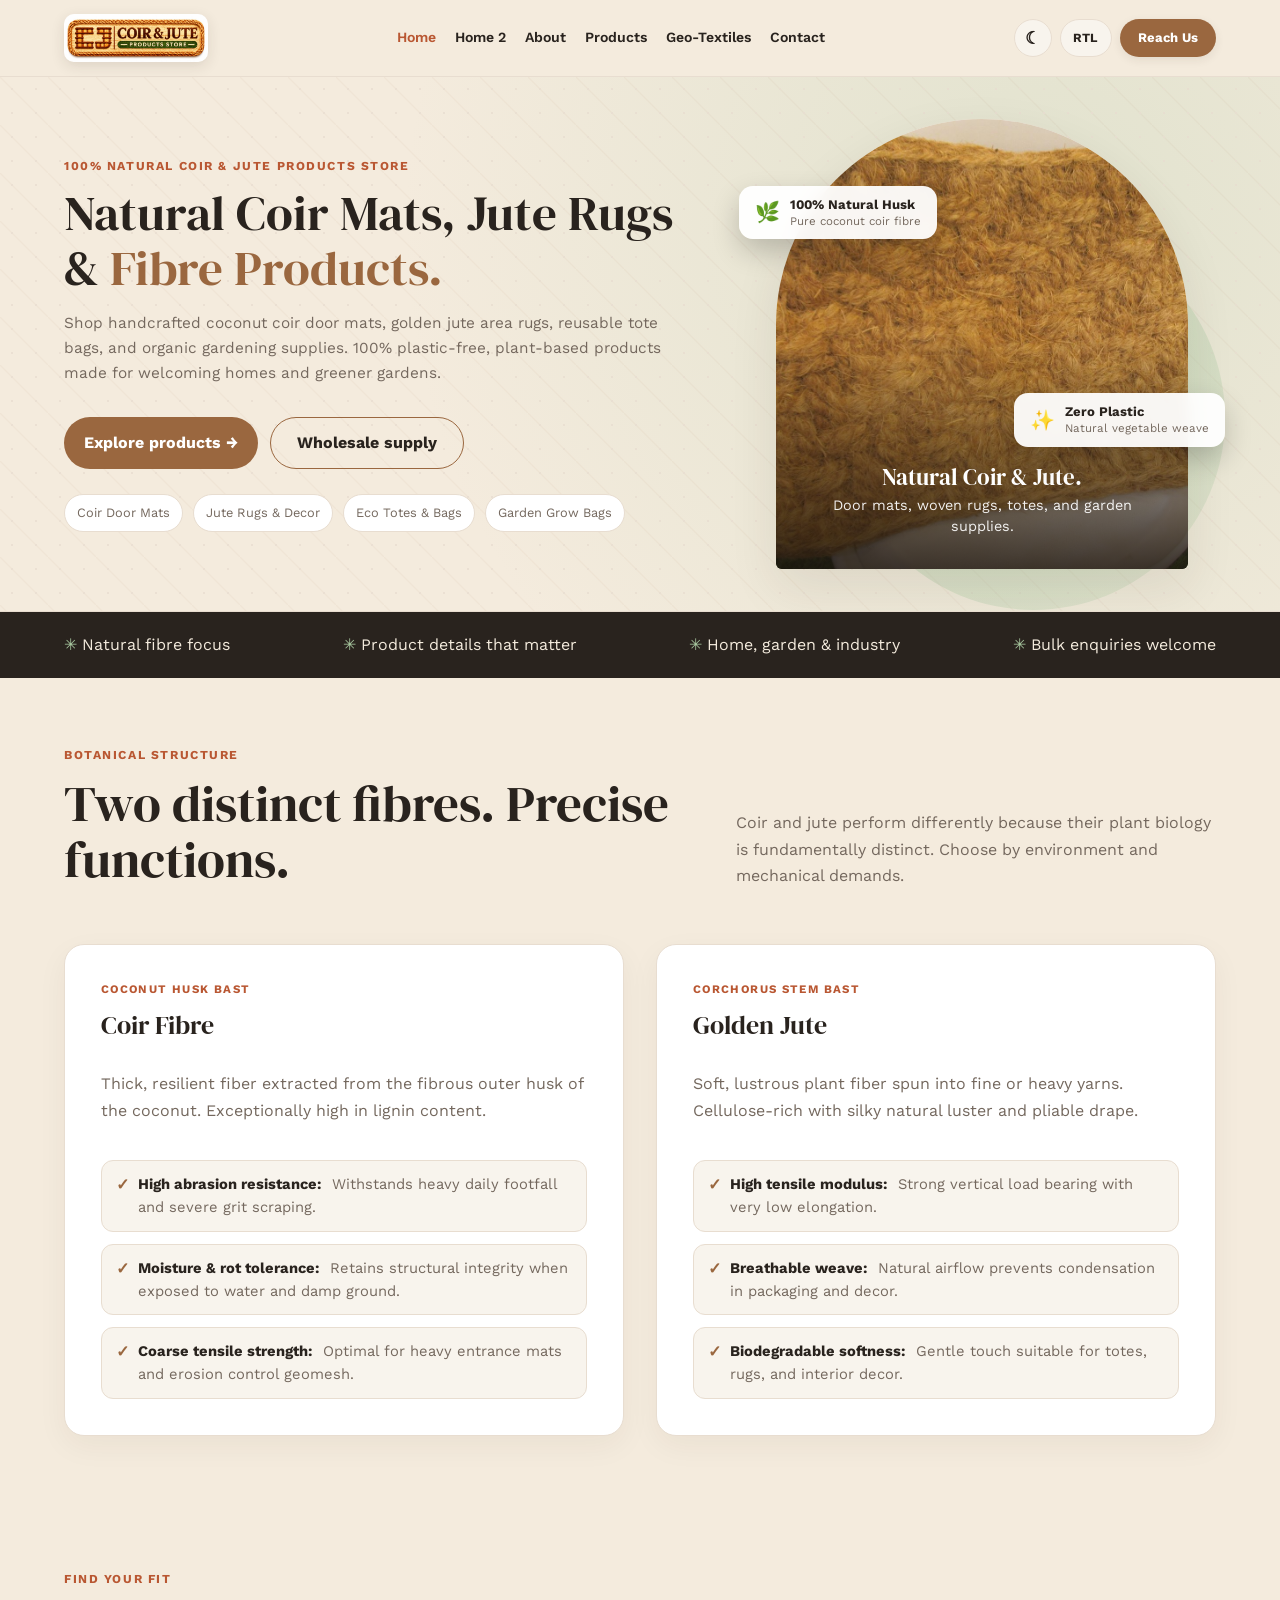
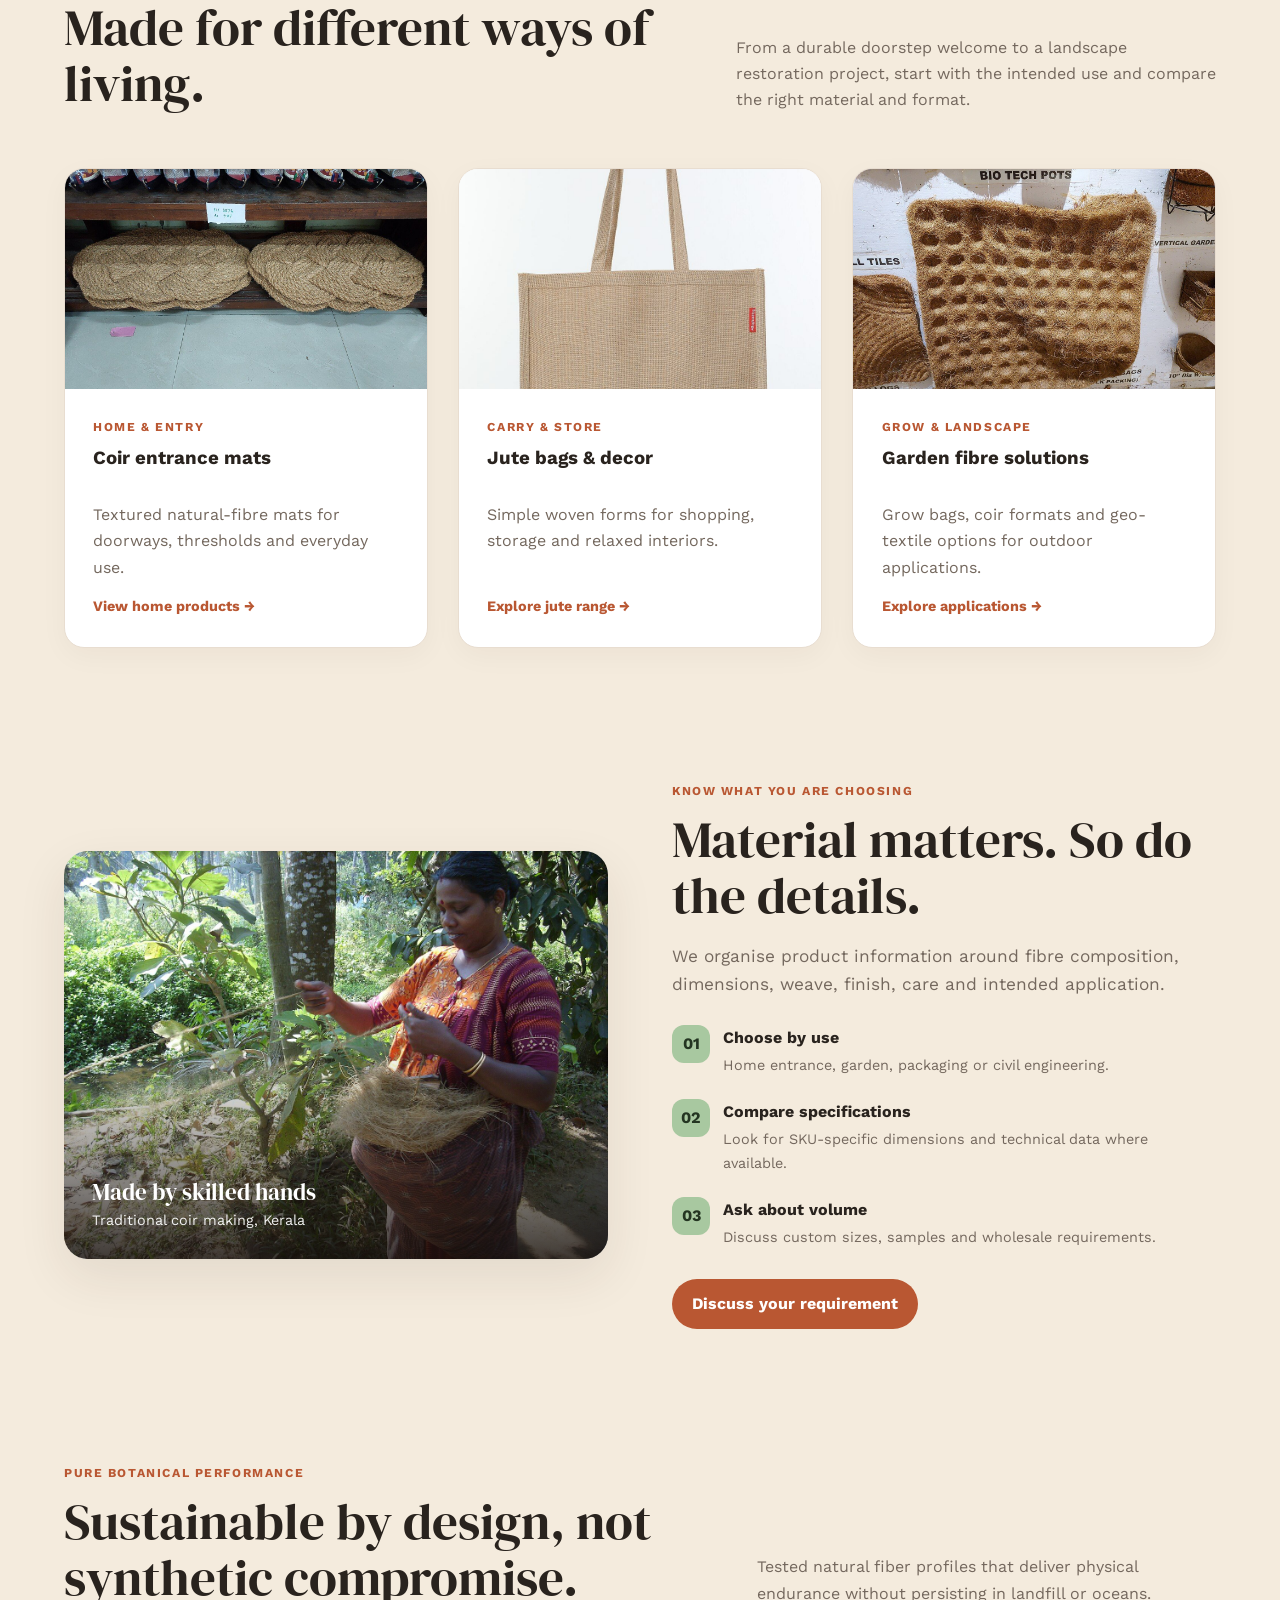
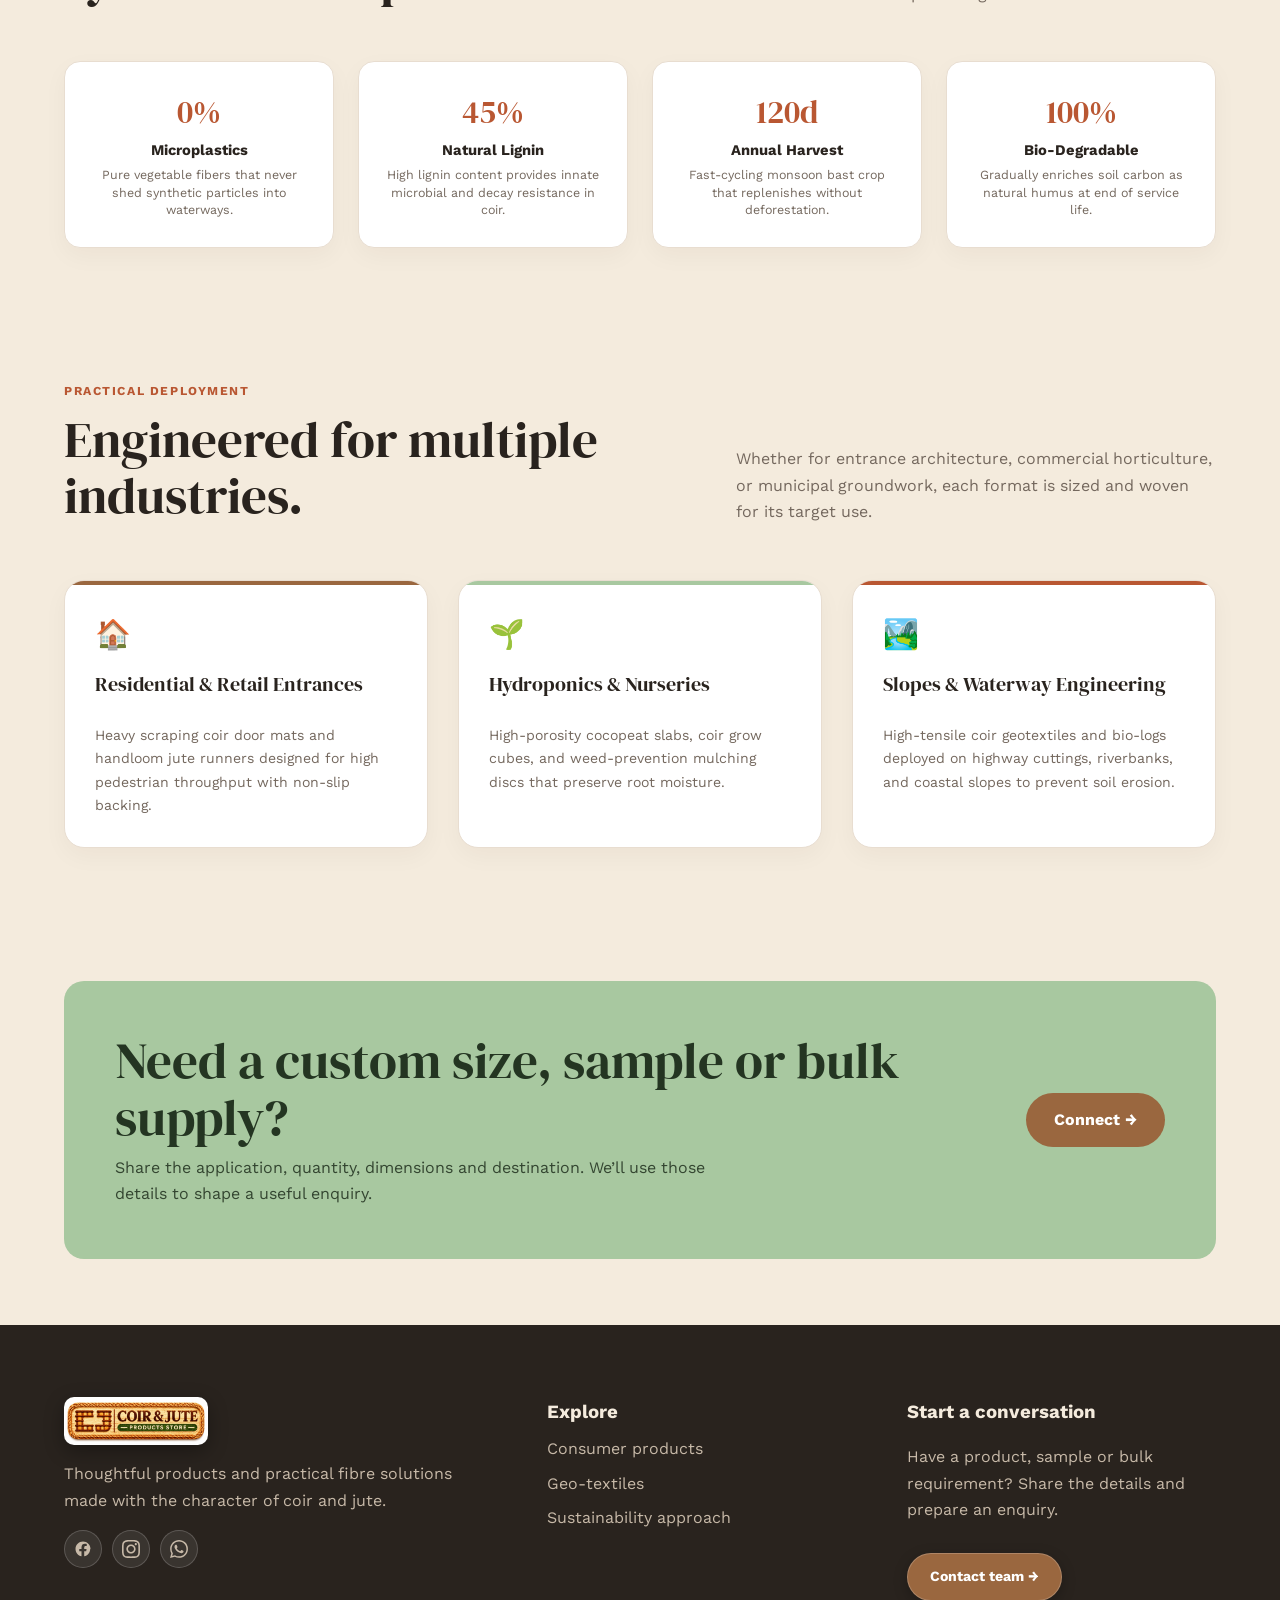
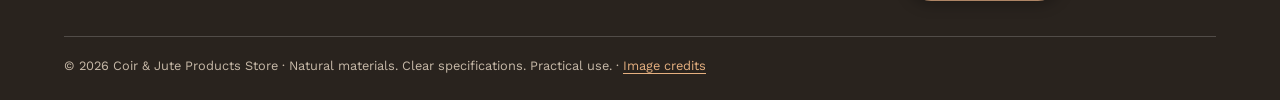
==== commit 94001abe: "finalFix" ====
--- a/index.html
+++ b/index.html
@@ -272,7 +272,7 @@
                 <p>Share the application, quantity, dimensions and destination. We’ll use those details to shape a useful
                   enquiry.</p>
               </div>
-              <a class="btn btn-primary" href="home-2.html">Wholesale & export →</a>
+              <a class="btn btn-primary" href="contact.html">Connect →</a>
             </div>
           </div>
         </section>
--- a/assets/styles.css
+++ b/assets/styles.css
@@ -1456,7 +1456,7 @@
   align-items: center;
 }
 .hx-cover .hero-content { max-width: 640px; }
-.hx-cover .metrics { display: grid; grid-template-columns: repeat(3, minmax(0, 1fr)); gap: 12px; margin-top: 28px; max-width: 640px; }
+.hx-cover .metrics { display: grid; grid-template-columns: repeat(4, minmax(0, 1fr)); gap: 12px; margin-top: 28px; width: 100%; max-width: 100%; }
 .hx-cover .metrics > div {
   background: rgba(255, 255, 255, .08); border: 1px solid rgba(255, 255, 255, .16);
   backdrop-filter: blur(10px); border-radius: 16px; padding: 14px 16px;
@@ -2036,6 +2036,26 @@
 }
 
 /* Responsive Overrides for New Sections */
+@media (max-width: 1024px) {
+  .section-head {
+    display: flex !important;
+    flex-direction: column !important;
+    align-items: flex-start !important;
+    justify-content: flex-start !important;
+    gap: 10px !important;
+    margin-bottom: clamp(22px, 3vw, 32px) !important;
+  }
+  .section-head > div {
+    width: 100%;
+  }
+  .section-head .display {
+    margin: 6px 0 0 !important;
+  }
+  .section-head p {
+    margin: 0 !important;
+    max-width: 68ch !important;
+  }
+}
 @media (max-width: 900px) {
   .compare-grid {
     grid-template-columns: 1fr;
@@ -2071,13 +2091,28 @@
    (When an odd card remains in the last row, center it)
    ============================================================ */
 @media (max-width: 900px) and (min-width: 681px) {
+  /* 2-column tablet layout: all cards share identical width;
+     a lone odd card on the final row spans 1 / -1 and centers itself at that exact same width */
+  .grid-3,
+  .domain-grid,
+  .packaging-grid {
+    --col-gap: clamp(20px, 2.4vw, 32px);
+    grid-template-columns: repeat(2, minmax(0, 1fr)) !important;
+    gap: var(--col-gap) !important;
+  }
+  .grid-3 > *,
+  .domain-grid > *,
+  .packaging-grid > * {
+    grid-column: auto !important;
+    width: 100% !important;
+  }
   .grid-3 > :last-child:nth-child(odd),
   .grid-3 > .card-center-lone,
   .domain-grid > :last-child:nth-child(odd),
   .packaging-grid > :last-child:nth-child(odd) {
     grid-column: 1 / -1 !important;
     justify-self: center !important;
-    width: calc((100% - clamp(20px, 2.4vw, 32px)) / 2) !important;
+    width: calc((100% - var(--col-gap)) / 2) !important;
     margin-inline: auto !important;
   }
 
@@ -2200,3 +2235,844 @@
     left: 20px;
   }
 }
+
+
+/* ============================================================
+   QA REVISION — CTA HOVER STATES, CARD ALIGNMENT, FOOTER CONTRAST,
+   HERO HEIGHT CONSISTENCY, HOME 2 LAYOUT, CONTACT FAQ & SOCIAL
+   ============================================================ */
+
+/* Anchor jumps should clear the sticky header */
+[id] { scroll-margin-top: 92px; }
+
+/* ---------- 1. Button / CTA hover + focus states (all pages) ---------- */
+.btn {
+  white-space: nowrap;
+  flex-shrink: 0;
+  justify-content: center;
+  transition: transform .22s ease, box-shadow .22s ease, background-color .22s ease,
+              color .22s ease, border-color .22s ease;
+}
+.banner {
+  display: flex;
+  align-items: center;
+  justify-content: space-between;
+  gap: clamp(20px, 3vw, 40px);
+}
+.banner > div {
+  flex: 1 1 auto;
+  min-width: 0;
+}
+.banner .display {
+  margin: 0 0 10px;
+}
+.banner p {
+  margin: 0;
+}
+.banner .btn {
+  flex: 0 0 auto !important;
+  white-space: nowrap !important;
+  padding: 14px 28px;
+}
+@media (max-width: 680px) {
+  .banner {
+    display: flex;
+    flex-direction: column;
+    align-items: flex-start;
+  }
+  .banner .btn {
+    margin-top: 6px;
+  }
+}
+.btn:hover { transform: translateY(-2px); box-shadow: 0 10px 22px rgba(52, 37, 24, .22); }
+.btn:active { transform: translateY(0); box-shadow: 0 4px 10px rgba(52, 37, 24, .18); }
+.btn:focus-visible { outline: 3px solid color-mix(in srgb, var(--rust) 55%, transparent); outline-offset: 3px; }
+.btn-primary:hover { background: var(--rust); color: #fff; }
+.btn-rust:hover { background: #8f3f20; color: #fff; }
+.btn-outline:hover { background: var(--kraft); border-color: var(--kraft); color: #fff; }
+
+/* Hero CTAs get a stronger lift + arrow nudge */
+.hero-actions .btn { position: relative; }
+.hero-actions .btn:hover,
+.hero-actions .btn:focus-visible {
+  transform: translateY(-4px);
+  box-shadow: 0 14px 28px rgba(52, 37, 24, .3);
+}
+.hero-actions .btn:active { transform: translateY(-1px); }
+
+/* Outline CTAs on dark surfaces fill with light on hover */
+.btn.btn-outline-light:hover,
+.hx-split .hero-actions .btn-outline:hover {
+  background: #fff !important;
+  color: #29231e !important;
+  border-color: #fff !important;
+}
+.hx-split .hero-actions .btn-primary:hover { background: var(--rust); }
+
+@media (prefers-reduced-motion: reduce) {
+  .btn, .btn:hover, .hero-actions .btn:hover { transition: none; transform: none; }
+}
+
+/* ---------- 2. Equal-height cards with bottom-aligned links ---------- */
+.card {
+  display: flex !important;
+  flex-direction: column !important;
+  height: 100% !important;
+}
+.card[hidden] { display: none !important; }
+.card > .card-photo {
+  flex: none !important;
+  height: 220px !important;
+}
+.card > .card-pad:not(.card) {
+  flex: 1 1 auto !important;
+  display: flex !important;
+  flex-direction: column !important;
+}
+.card > .card-pad > .tag {
+  flex: none !important;
+  margin-bottom: 6px !important;
+}
+.card > .card-pad > h3 {
+  flex: none !important;
+  min-height: 2.3em !important;
+  margin: 0 0 8px !important;
+}
+.card > .card-pad > p {
+  flex: 1 1 auto !important;
+  min-height: 4.4em !important;
+  margin-bottom: 14px !important;
+}
+.card > .card-pad > .text-link {
+  margin-top: auto !important;
+  align-self: flex-start !important;
+}
+.domain-card {
+  display: flex !important;
+  flex-direction: column !important;
+  height: 100% !important;
+}
+.domain-card h3 {
+  min-height: 2.3em;
+  margin: 0 0 8px;
+}
+.domain-card p {
+  margin: 0;
+  min-height: 4.4em;
+  flex: 1 1 auto;
+}
+.text-link { transition: color .2s ease; }
+.text-link:hover { color: var(--kraft); text-decoration: underline; text-underline-offset: 4px; }
+
+/* ---------- 4. Footer contrast in night theme ---------- */
+.footer-links a:hover { color: #fff; text-decoration: underline; text-underline-offset: 3px; }
+.footer .social-icon-btn:hover { color: #fff; }
+[data-theme="dark"] .footer {
+  background: #14100d;
+  color: #f4ebdd;
+  border-top: 1px solid var(--line);
+}
+[data-theme="dark"] .footer h3 { color: #f7f0e7; }
+[data-theme="dark"] .footer p,
+[data-theme="dark"] .footer a { color: #dccfbe; }
+[data-theme="dark"] .footer .footer-links a:hover { color: #fff; }
+[data-theme="dark"] .footer .social-icon-btn { color: #f4ebdd; background: rgba(255, 255, 255, .1); border-color: rgba(255, 255, 255, .28); }
+[data-theme="dark"] .footer .social-icon-btn:hover { color: #fff; background: var(--kraft); border-color: var(--kraft); }
+[data-theme="dark"] .footer .footer-cta-btn { color: #fff; }
+[data-theme="dark"] .footer-bottom { border-top-color: rgba(255, 255, 255, .2); color: #d2c4b2; }
+[data-theme="dark"] .footer-bottom a { color: #f2bd8d; }
+
+/* ---------- 8. Consistent viewport-fitting hero height on every inner page (≥ 901px) ---------- */
+.hero {
+  padding: clamp(22px, 2.8vw, 34px) 0 !important;
+}
+.hx-split-text {
+  padding-block: clamp(24px, 3.5vh, 38px);
+}
+.hx-polaroid .hero-visual {
+  padding: 10px 0 18px;
+}
+
+/* Products hero banner + status spec cards: stacked cleanly with zero overlap in any view */
+.hero-products .hx-banner {
+  position: relative;
+  width: 100%;
+  padding-bottom: 0 !important;
+  display: flex;
+  flex-direction: column;
+  gap: 16px;
+}
+.hero-products .banner-photo {
+  width: 100%;
+  border-radius: 24px;
+  aspect-ratio: 16 / 6.5;
+  max-height: 220px;
+}
+.hero-products .banner-photo figcaption {
+  text-align: start;
+  padding: 18px 24px;
+}
+.hero-products .spec-row {
+  position: static !important;
+  inset-inline: auto !important;
+  bottom: auto !important;
+  width: 100%;
+  margin-top: 0 !important;
+  display: grid;
+  grid-template-columns: repeat(3, minmax(0, 1fr));
+  gap: 16px;
+}
+.hero-products .spec-card {
+  display: flex;
+  flex-direction: column;
+  justify-content: center;
+  height: 100%;
+  padding: 14px 18px;
+  border-radius: 16px;
+  background: var(--surface);
+  border: 1px solid var(--line);
+  box-shadow: 0 10px 26px rgba(52, 37, 24, 0.08);
+}
+
+/* Contact & Home 1 floating status chips positioned away from image captions in all views */
+.hx-polaroid .desk-card {
+  bottom: auto;
+  top: 22px;
+  inset-inline-end: -10px;
+}
+.hx-arch .chip-b {
+  top: auto;
+  bottom: 28%;
+  inset-inline-end: -2%;
+}
+
+@media (max-width: 900px) and (min-width: 681px) {
+  .hero-products .spec-row {
+    --col-gap: 16px;
+    grid-template-columns: repeat(2, minmax(0, 1fr)) !important;
+    gap: var(--col-gap) !important;
+  }
+  .hero-products .spec-row > :last-child:nth-child(odd) {
+    grid-column: 1 / -1 !important;
+    justify-self: center !important;
+    width: calc((100% - var(--col-gap)) / 2) !important;
+    margin-inline: auto !important;
+  }
+}
+@media (max-width: 680px) {
+  .hero-products .banner-photo {
+    aspect-ratio: 16 / 9 !important;
+    max-height: 210px !important;
+  }
+  .hero-products .spec-row {
+    grid-template-columns: 1fr !important;
+    gap: 12px !important;
+  }
+  .hx-polaroid .desk-card {
+    top: 14px;
+    inset-inline-end: 0;
+  }
+}
+
+@media (min-width: 901px) {
+  .hero.hero-about,
+  .hero.hero-products,
+  .hero.hero-geotextiles,
+  .hero.hero-contact {
+    min-height: 490px !important;
+    padding-block: 24px !important;
+  }
+
+  /* About hero: compact photo & top-right badge so top spacing stays tight */
+  .hx-offset .hero-visual {
+    padding-block: 0 12px !important;
+  }
+  .hx-offset .hero-photo {
+    max-height: 400px !important;
+    aspect-ratio: 4 / 3.2 !important;
+  }
+
+  /* Geo-Textiles hero: full-bleed split with compact top/bottom breathing room */
+  .hero.hero-geotextiles.hx-split {
+    padding-block: 0 !important;
+  }
+  .hero.hero-geotextiles .hx-split-text {
+    padding-block: 28px !important;
+  }
+
+  /* Contact hero: compact polaroid so top/bottom spacing matches About & Geo-Textiles */
+  .hero-contact .polaroid {
+    width: min(100%, 400px);
+  }
+  .hero-contact .polaroid-img {
+    aspect-ratio: 4 / 2.65;
+  }
+  .hero-contact .polaroid figcaption {
+    padding: 12px 6px 16px;
+    font-size: 1.22rem;
+  }
+
+  /* Products hero: compacted so its total height matches the shared ~490px inner-page standard */
+  .hero.hero-products {
+    padding-block: 22px 26px !important;
+  }
+  .hero-products .hx-stack {
+    gap: 18px !important;
+  }
+  .hero-products h1.display {
+    font-size: clamp(2rem, 3.1vw, 2.75rem) !important;
+    margin: 4px 0 8px !important;
+  }
+  .hero-products .lead {
+    margin-bottom: 0 !important;
+    font-size: 0.96rem !important;
+  }
+  .hero-products .banner-photo {
+    max-height: 195px !important;
+    height: 195px !important;
+    aspect-ratio: auto !important;
+  }
+  .hero-products .spec-card {
+    padding: 12px 16px !important;
+  }
+
+  /* Home 1 arch photo height kept comfortable inside viewport */
+  .hx-arch .hero-photo {
+    max-height: min(450px, 62vh);
+  }
+}
+
+/* ---------- 10. About hero: badge no longer covers the photo caption or protrudes above ---------- */
+.hx-offset .round-badge {
+  bottom: auto;
+  top: 12px;
+  inset-inline-start: auto;
+  inset-inline-end: 12px;
+}
+@media (max-width: 680px) {
+  .hx-offset .round-badge { top: 10px; inset-inline-start: auto; inset-inline-end: 10px; }
+}
+
+/* ---------- 12. Space between product filters and cards ---------- */
+.filters { margin: 0 0 clamp(26px, 3.4vw, 42px); }
+.filters button { transition: background-color .2s ease, border-color .2s ease, color .2s ease, transform .2s ease; }
+.filters button:hover { border-color: var(--kraft); color: var(--rust); transform: translateY(-1px); }
+.filters button.active:hover { color: #fff; }
+
+/* ---------- Shared section surfaces ---------- */
+.section-soft { background: var(--soft); border-block: 1px solid var(--line); }
+.section-dark { background: #1b1612; color: #f4ebdd; }
+.section-dark .display { color: #fff; }
+.section-dark .eyebrow { color: #e5b080; }
+.section-dark .section-head p { color: #cdbfae; }
+
+/* ---------- Home 2 · 3-column flanked hero (Image + Info flanking center content) ---------- */
+.hero.hx-flanked {
+  background: #140f0c !important;
+  color: #f8efe2 !important;
+  min-height: auto !important;
+  display: flex !important;
+  align-items: center !important;
+  justify-content: center !important;
+  position: relative !important;
+  overflow: hidden !important;
+  padding: clamp(22px, 3vh, 36px) 0 !important;
+  box-sizing: border-box !important;
+}
+.hx-flanked .hx-cover-bg::after,
+[dir="rtl"] .hx-flanked .hx-cover-bg::after {
+  background:
+    radial-gradient(ellipse at 50% 50%, rgba(18, 12, 8, .75) 0%, rgba(18, 12, 8, .92) 100%),
+    linear-gradient(180deg, rgba(18, 12, 8, .88) 0%, rgba(18, 12, 8, .72) 50%, rgba(18, 12, 8, .95) 100%);
+}
+.hx-flanked .hero-bg-pattern { opacity: .45; }
+.hero.hx-flanked > .container.hx-flanked-wrap,
+.hx-flanked-wrap {
+  width: min(1320px, calc(100% - (2 * var(--gutter)))) !important;
+  margin-inline: auto;
+  position: relative;
+  z-index: 2;
+  display: flex;
+  flex-direction: column;
+  gap: clamp(16px, 2.2vh, 24px);
+}
+.hx-flanked-main {
+  display: grid;
+  grid-template-columns: 260px minmax(0, 1fr) 260px;
+  gap: clamp(20px, 2.6vw, 40px);
+  align-items: center;
+  width: 100%;
+}
+
+/* Flank columns (Left: Image 1 + Info 1; Right: Image 2 + Info 2) */
+.flank-col {
+  display: flex;
+  flex-direction: column;
+  gap: 14px;
+  width: 100%;
+}
+.flank-card {
+  margin: 0;
+  border-radius: 18px;
+  overflow: hidden;
+  box-shadow: 0 16px 36px rgba(0, 0, 0, 0.45);
+  transition: transform .3s ease, box-shadow .3s ease, border-color .3s ease;
+}
+.flank-card:hover {
+  transform: translateY(-4px);
+  box-shadow: 0 22px 48px rgba(0, 0, 0, 0.6);
+}
+
+/* Image cards (exact matching height on both flanks) */
+.flank-img {
+  position: relative;
+  height: 165px;
+  width: 100%;
+  border: 1.5px solid rgba(255, 255, 255, 0.16);
+  background: #1f1711;
+  box-sizing: border-box;
+}
+.flank-img img {
+  position: absolute;
+  inset: 0;
+  width: 100%;
+  height: 100%;
+  object-fit: cover;
+  display: block;
+  transition: transform .6s ease;
+}
+.flank-img:hover img {
+  transform: scale(1.06);
+}
+.flank-img figcaption {
+  position: absolute;
+  inset: auto 0 0 0;
+  z-index: 2;
+  padding: 10px 14px 12px;
+  background: linear-gradient(to top, rgba(20, 14, 10, 0.9) 0%, rgba(20, 14, 10, 0.6) 60%, transparent 100%);
+  color: #fff;
+  font-size: 0.78rem;
+  line-height: 1.35;
+}
+.flank-img figcaption strong {
+  display: block;
+  font: 400 1.02rem/1.2 'DM Serif Display', serif;
+  margin-bottom: 2px;
+}
+.flank-img figcaption span {
+  display: block;
+  font-size: 0.72rem;
+  color: #e5d8c7;
+  opacity: 0.92;
+}
+
+/* Info cards (exact matching height on both flanks with bottom-aligned link) */
+.flank-info {
+  display: flex;
+  flex-direction: column;
+  justify-content: flex-start;
+  padding: 18px 20px;
+  height: 175px;
+  box-sizing: border-box;
+  background: rgba(26, 20, 15, 0.85);
+  border: 1px solid rgba(216, 181, 142, 0.28);
+  backdrop-filter: blur(14px);
+  color: #f8efe2;
+}
+.flank-info:hover {
+  border-color: #d8b58e;
+  background: rgba(32, 24, 18, 0.92);
+}
+.flank-info .mosaic-tag {
+  display: block;
+  font-size: 0.68rem;
+  font-weight: 700;
+  letter-spacing: 0.12em;
+  text-transform: uppercase;
+  color: #e5b080;
+  margin-bottom: 4px;
+}
+.flank-info strong {
+  display: block;
+  font: 400 1.15rem/1.2 'DM Serif Display', serif;
+  color: #fff;
+  margin-bottom: 6px;
+}
+.flank-info p {
+  margin: 0 0 10px;
+  font-size: 0.8rem;
+  line-height: 1.45;
+  color: #d7c8b6;
+  display: -webkit-box;
+  -webkit-line-clamp: 3;
+  -webkit-box-orient: vertical;
+  overflow: hidden;
+}
+.flank-info .flank-link {
+  margin-top: auto;
+  font-size: 0.8rem;
+  color: #e5b080;
+  font-weight: 700;
+  display: inline-flex;
+  align-items: center;
+  gap: 4px;
+  text-decoration: none;
+  transition: color 0.2s ease, transform 0.2s ease;
+}
+.flank-info .flank-link:hover {
+  color: #fff;
+  text-decoration: underline;
+  transform: translateX(3px);
+}
+[dir="rtl"] .flank-info .flank-link:hover {
+  transform: translateX(-3px);
+}
+
+/* Center Column (Dead-centered text, 2-line display heading, centered CTA pair) */
+.flank-center {
+  text-align: center;
+  display: flex;
+  flex-direction: column;
+  align-items: center;
+  justify-content: center;
+  padding: 0 clamp(6px, 1.4vw, 16px);
+}
+.flank-center .eyebrow {
+  display: inline-flex;
+  align-items: center;
+  justify-content: center;
+  gap: 6px;
+  margin-bottom: 6px;
+}
+.flank-center h1.display {
+  font-size: clamp(2.1rem, 3.2vw, 3.2rem);
+  line-height: 1.12;
+  margin: 8px auto 14px;
+  max-width: 600px;
+}
+.flank-center h1.display span {
+  display: block;
+  color: #e5b080;
+}
+.flank-center .lead {
+  margin: 0 auto 18px;
+  color: #dacbb9;
+  font-size: clamp(0.92rem, 1.05vw, 1.02rem);
+  line-height: 1.55;
+  max-width: 560px;
+  text-align: center;
+}
+.flank-center .hero-actions {
+  display: flex !important;
+  flex-wrap: wrap !important;
+  justify-content: center !important;
+  align-items: center !important;
+  gap: 14px !important;
+  width: auto !important;
+  max-width: 100% !important;
+  margin: 16px auto 0 !important;
+}
+.flank-center .hero-actions .btn {
+  width: auto !important;
+  min-width: 180px;
+  padding: 12px 24px;
+  white-space: nowrap;
+}
+
+/* Bottom Metrics Row (4 cards spanning across, matching flank outer width) */
+.hero.hero-home2 .metrics,
+.hx-flanked .metrics,
+.hx-flanked-metrics {
+  display: grid !important;
+  grid-template-columns: repeat(4, minmax(0, 1fr)) !important;
+  width: 100% !important;
+  max-width: 100% !important;
+  margin: 0 !important;
+  gap: 14px !important;
+}
+.hero.hero-home2 .metrics > div,
+.hx-flanked .metrics > div,
+.hx-flanked-metrics > div {
+  width: 100% !important;
+  box-sizing: border-box !important;
+  background: rgba(255, 255, 255, 0.06);
+  border: 1px solid rgba(255, 255, 255, 0.14);
+  backdrop-filter: blur(10px);
+  border-radius: 16px;
+  padding: 16px 18px;
+  text-align: center;
+  transition: transform .25s ease, background-color .25s ease, border-color .25s ease;
+}
+.hero.hero-home2 .metrics > div:hover,
+.hx-flanked .metrics > div:hover,
+.hx-flanked-metrics > div:hover {
+  background: rgba(255, 255, 255, 0.1);
+  border-color: rgba(216, 181, 142, 0.4);
+  transform: translateY(-3px);
+}
+.hero.hero-home2 .metrics strong,
+.hx-flanked .metrics strong,
+.hx-flanked-metrics strong {
+  display: block;
+  color: #d8b58e;
+  font: 1.8rem 'DM Serif Display', serif;
+  line-height: 1.15;
+  margin-bottom: 2px;
+}
+.hero.hero-home2 .metrics span,
+.hx-flanked .metrics span,
+.hx-flanked-metrics span {
+  font-size: 0.74rem;
+  color: #c9b9a7;
+  letter-spacing: 0.04em;
+}
+
+/* Tablet & Mobile Breakpoints for Flanked Hero */
+@media (max-width: 1120px) {
+  .hx-flanked-main {
+    grid-template-columns: 220px minmax(0, 1fr) 220px;
+    gap: 18px;
+  }
+}
+@media (max-width: 900px) {
+  .hx-flanked-main {
+    grid-template-columns: repeat(2, minmax(0, 1fr));
+    gap: 20px;
+  }
+  .flank-center {
+    grid-column: 1 / -1;
+    order: -1;
+    margin-bottom: 8px;
+    padding: 0;
+  }
+  .flank-center h1.display span {
+    display: inline;
+  }
+  .hero.hero-home2 .metrics,
+  .hx-flanked .metrics,
+  .hx-flanked-metrics {
+    grid-template-columns: repeat(2, minmax(0, 1fr)) !important;
+    gap: 12px !important;
+  }
+}
+@media (max-width: 620px) {
+  .hx-flanked-main {
+    grid-template-columns: 1fr;
+    gap: 16px;
+  }
+  .flank-card {
+    max-width: 380px;
+    margin-inline: auto;
+    width: 100%;
+  }
+  .flank-center .hero-actions {
+    flex-direction: column !important;
+    width: 100% !important;
+  }
+  .flank-center .hero-actions .btn {
+    width: 100% !important;
+    max-width: 320px;
+  }
+  .hero.hero-home2 .metrics,
+  .hx-flanked .metrics,
+  .hx-flanked-metrics {
+    grid-template-columns: 1fr !important;
+  }
+}
+
+/* ---------- Home 2 · process rail ---------- */
+.rail-split {
+  display: grid;
+  grid-template-columns: minmax(0, .9fr) minmax(0, 1.1fr);
+  gap: clamp(28px, 5vw, 72px);
+  align-items: start;
+}
+.rail-intro { position: sticky; top: 110px; }
+.rail-intro .btn { margin-top: 6px; }
+.rail { list-style: none; margin: 0; padding: 0; display: grid; }
+.rail-step {
+  position: relative;
+  display: grid;
+  grid-template-columns: 56px minmax(0, 1fr);
+  gap: 20px;
+  padding-bottom: 26px;
+}
+.rail-step:last-child { padding-bottom: 0; }
+.rail-step::before {
+  content: ''; position: absolute; top: 56px; bottom: 0; inset-inline-start: 27px;
+  width: 2px; background: var(--line);
+}
+.rail-step:last-child::before { display: none; }
+.rail-num {
+  width: 56px; height: 56px; border-radius: 50%;
+  display: grid; place-items: center;
+  background: var(--kraft); color: #fff;
+  font: 400 1.2rem 'DM Serif Display', serif;
+  box-shadow: 0 0 0 6px var(--soft);
+  position: relative; z-index: 1;
+}
+.rail-step > div {
+  background: var(--surface);
+  border: 1px solid var(--line);
+  border-radius: var(--radius);
+  padding: 20px 24px;
+  box-shadow: 0 8px 24px #3425180a;
+  transition: transform .25s ease, border-color .25s ease;
+}
+.rail-step > div:hover { transform: translateX(4px); border-color: var(--kraft); }
+[dir="rtl"] .rail-step > div:hover { transform: translateX(-4px); }
+.rail-step h3 { font: 400 1.25rem 'DM Serif Display', serif; margin: 0 0 6px; }
+.rail-step p { margin: 0; font-size: .92rem; }
+.rail-step .tag { margin-bottom: 4px; }
+@media (max-width: 900px) {
+  .rail-split { grid-template-columns: 1fr; }
+  .rail-intro { position: static; }
+}
+@media (max-width: 480px) {
+  .rail-step { grid-template-columns: 44px minmax(0, 1fr); gap: 14px; }
+  .rail-num { width: 44px; height: 44px; font-size: 1rem; }
+  .rail-step::before { top: 44px; inset-inline-start: 21px; }
+}
+
+/* ---------- Home 2 · export corridors + documentation ---------- */
+.market-grid, .doc-grid {
+  display: grid;
+  grid-template-columns: repeat(4, minmax(0, 1fr));
+  gap: clamp(14px, 2vw, 22px);
+}
+.market-tile {
+  padding: clamp(20px, 2.2vw, 28px);
+  border: 1px solid rgba(216, 181, 142, .28);
+  border-radius: var(--radius);
+  background: rgba(255, 255, 255, .04);
+  transition: transform .3s ease, border-color .3s ease, background-color .3s ease;
+}
+.market-tile:hover { transform: translateY(-4px); border-color: #d8b58e; background: rgba(255, 255, 255, .08); }
+.market-code {
+  display: inline-grid; place-items: center;
+  width: 46px; height: 46px; margin-bottom: 14px;
+  border-radius: 12px;
+  background: rgba(216, 181, 142, .16); color: #e5b080;
+  font-weight: 700; letter-spacing: .08em; font-size: .86rem;
+}
+.market-tile h3 { font: 400 1.3rem 'DM Serif Display', serif; color: #fff; margin: 0 0 6px; }
+.market-tile p { margin: 0; color: #cdbfae; font-size: .88rem; }
+.doc-card {
+  background: var(--surface);
+  border: 1px solid var(--line);
+  border-radius: var(--radius);
+  padding: clamp(20px, 2.2vw, 28px);
+  box-shadow: 0 8px 24px #3425180a;
+  transition: transform .3s ease, box-shadow .3s ease, border-color .3s ease;
+}
+.doc-card:hover { transform: translateY(-4px); box-shadow: var(--shadow); border-color: var(--kraft); }
+.doc-icon {
+  display: inline-grid; place-items: center;
+  width: 40px; height: 40px; margin-bottom: 14px;
+  border-radius: 12px; background: var(--sage); color: #243522; font-weight: 800;
+}
+.doc-card h3 { font: 400 1.18rem 'DM Serif Display', serif; margin: 0 0 6px; }
+.doc-card p { margin: 0; font-size: .88rem; }
+@media (max-width: 900px) {
+  .market-grid, .doc-grid { grid-template-columns: repeat(2, minmax(0, 1fr)); }
+}
+@media (max-width: 560px) {
+  .market-grid, .doc-grid { grid-template-columns: 1fr; }
+}
+
+/* ---------- Home 2 · closing CTA band ---------- */
+.cta-band-wrap { padding-top: 0; }
+.cta-band {
+  position: relative; overflow: hidden; text-align: center;
+  padding: clamp(36px, 6vw, 72px) clamp(22px, 5vw, 64px);
+  border-radius: 28px;
+  background: linear-gradient(135deg, #1d1713 0%, #243020 100%);
+  border: 1px solid rgba(216, 181, 142, .25);
+  box-shadow: var(--shadow);
+}
+.cta-band .eyebrow { color: #e5b080; }
+.cta-band .display { color: #fff; max-width: 780px; margin-inline: auto; }
+.cta-band p { color: #d4c6b4; max-width: 640px; margin: 0 auto; }
+.cta-band-actions { display: flex; flex-wrap: wrap; justify-content: center; gap: 12px; margin-top: 26px; }
+
+/* ---------- FAQ (Contact + Home 2) ---------- */
+.faq-split {
+  display: grid;
+  grid-template-columns: minmax(0, .85fr) minmax(0, 1.15fr);
+  gap: clamp(28px, 5vw, 72px);
+  align-items: start;
+}
+.faq-intro { position: sticky; top: 110px; }
+.faq-intro .btn { margin-top: 6px; }
+.faq-list { display: grid; gap: 12px; }
+.faq-item {
+  background: var(--surface);
+  border: 1px solid var(--line);
+  border-radius: 16px;
+  overflow: hidden;
+  transition: border-color .25s ease, box-shadow .25s ease;
+}
+.faq-item:hover { border-color: var(--kraft); }
+.faq-item[open] { border-color: var(--kraft); box-shadow: 0 10px 28px #34251814; }
+.faq-item summary {
+  position: relative; cursor: pointer; list-style: none;
+  padding: 18px 20px; padding-inline-end: 62px;
+  font-weight: 600; color: var(--ink); line-height: 1.45;
+}
+.faq-item summary::-webkit-details-marker { display: none; }
+.faq-item summary:focus-visible { outline: 3px solid color-mix(in srgb, var(--rust) 55%, transparent); outline-offset: -3px; border-radius: 16px; }
+.faq-item summary::after {
+  content: '+';
+  position: absolute; top: 50%; inset-inline-end: 20px; transform: translateY(-50%);
+  width: 28px; height: 28px; border-radius: 50%;
+  display: grid; place-items: center;
+  background: var(--soft); color: var(--rust); font-weight: 700; font-size: 1.1rem; line-height: 1;
+  transition: background-color .2s ease, color .2s ease;
+}
+.faq-item[open] summary::after { content: '\2013'; background: var(--kraft); color: #fff; }
+.faq-item p { margin: 0; padding: 0 20px 20px; font-size: .93rem; }
+@media (max-width: 900px) {
+  .faq-split { grid-template-columns: 1fr; }
+  .faq-intro { position: static; }
+}
+
+/* ---------- Contact · social channels ---------- */
+.social-grid {
+  display: grid;
+  grid-template-columns: repeat(6, minmax(0, 1fr));
+  gap: clamp(14px, 2vw, 22px);
+}
+.social-card { grid-column: span 2; }
+.social-card:nth-child(n+4) { grid-column: span 3; }
+.social-card {
+  display: flex; align-items: center; gap: 16px;
+  padding: 18px 22px;
+  background: var(--surface);
+  border: 1px solid var(--line);
+  border-radius: var(--radius);
+  box-shadow: 0 8px 24px #3425180a;
+  transition: transform .3s ease, box-shadow .3s ease, border-color .3s ease;
+}
+.social-card:hover, .social-card:focus-visible { transform: translateY(-4px); border-color: var(--kraft); box-shadow: var(--shadow); }
+.social-card-icon {
+  flex: none; width: 50px; height: 50px; border-radius: 14px;
+  display: grid; place-items: center;
+  background: var(--kraft); color: #fff;
+  transition: background-color .25s ease, transform .25s ease;
+}
+.social-card:hover .social-card-icon { background: var(--rust); transform: scale(1.06); }
+.social-card-text { display: grid; gap: 2px; flex: 1; min-width: 0; }
+.social-card-text strong { font-size: 1rem; color: var(--ink); }
+.social-card-text small { font-size: .82rem; color: var(--muted); line-height: 1.4; }
+.social-card-arrow { color: var(--rust); font-weight: 700; transition: transform .25s ease; }
+.social-card:hover .social-card-arrow { transform: translateX(4px); }
+[dir="rtl"] .social-card-arrow { transform: scaleX(-1); }
+[dir="rtl"] .social-card:hover .social-card-arrow { transform: scaleX(-1) translateX(4px); }
+@media (max-width: 900px) {
+  .social-card, .social-card:nth-child(n+4) { grid-column: span 3; }
+  .social-card:last-child:nth-child(odd) { grid-column: 1 / -1; }
+}
+@media (max-width: 620px) {
+  .social-grid { grid-template-columns: 1fr; }
+  .social-card, .social-card:nth-child(n+4), .social-card:last-child:nth-child(odd) { grid-column: auto; }
+}
